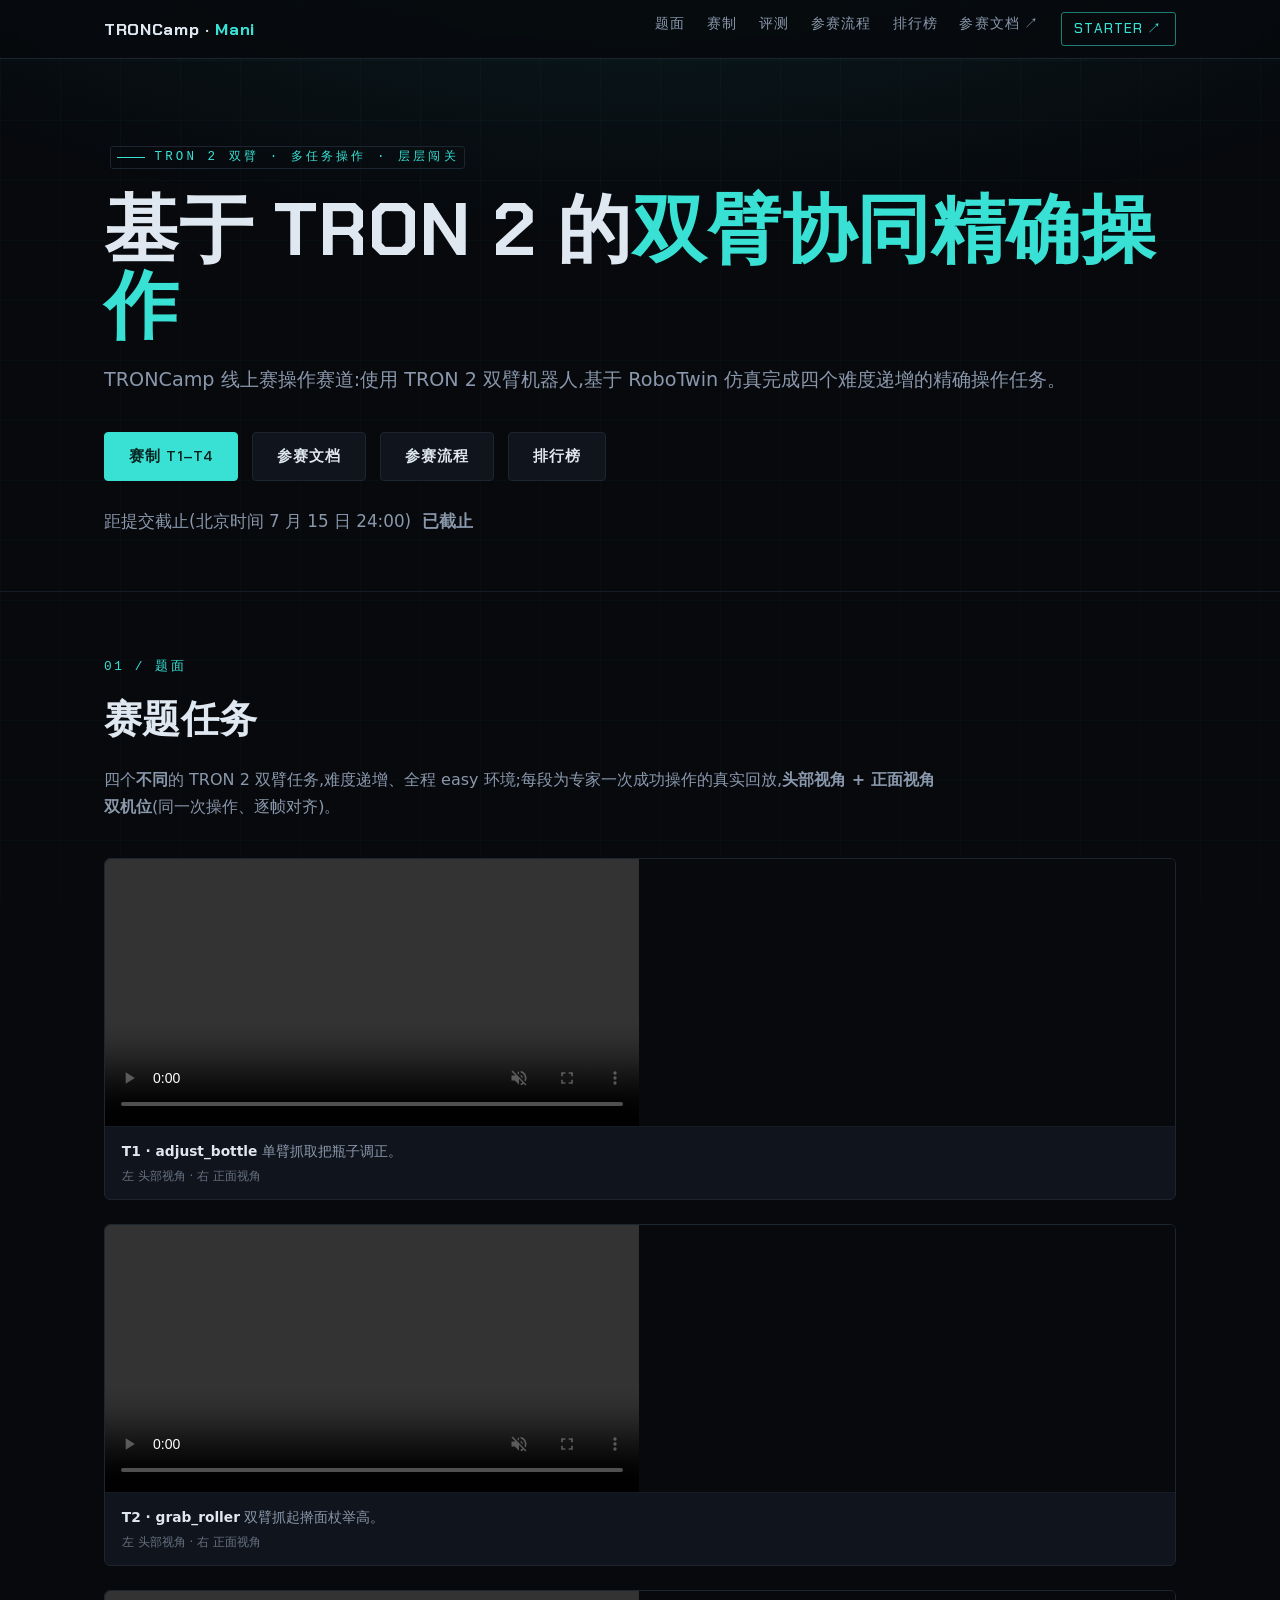
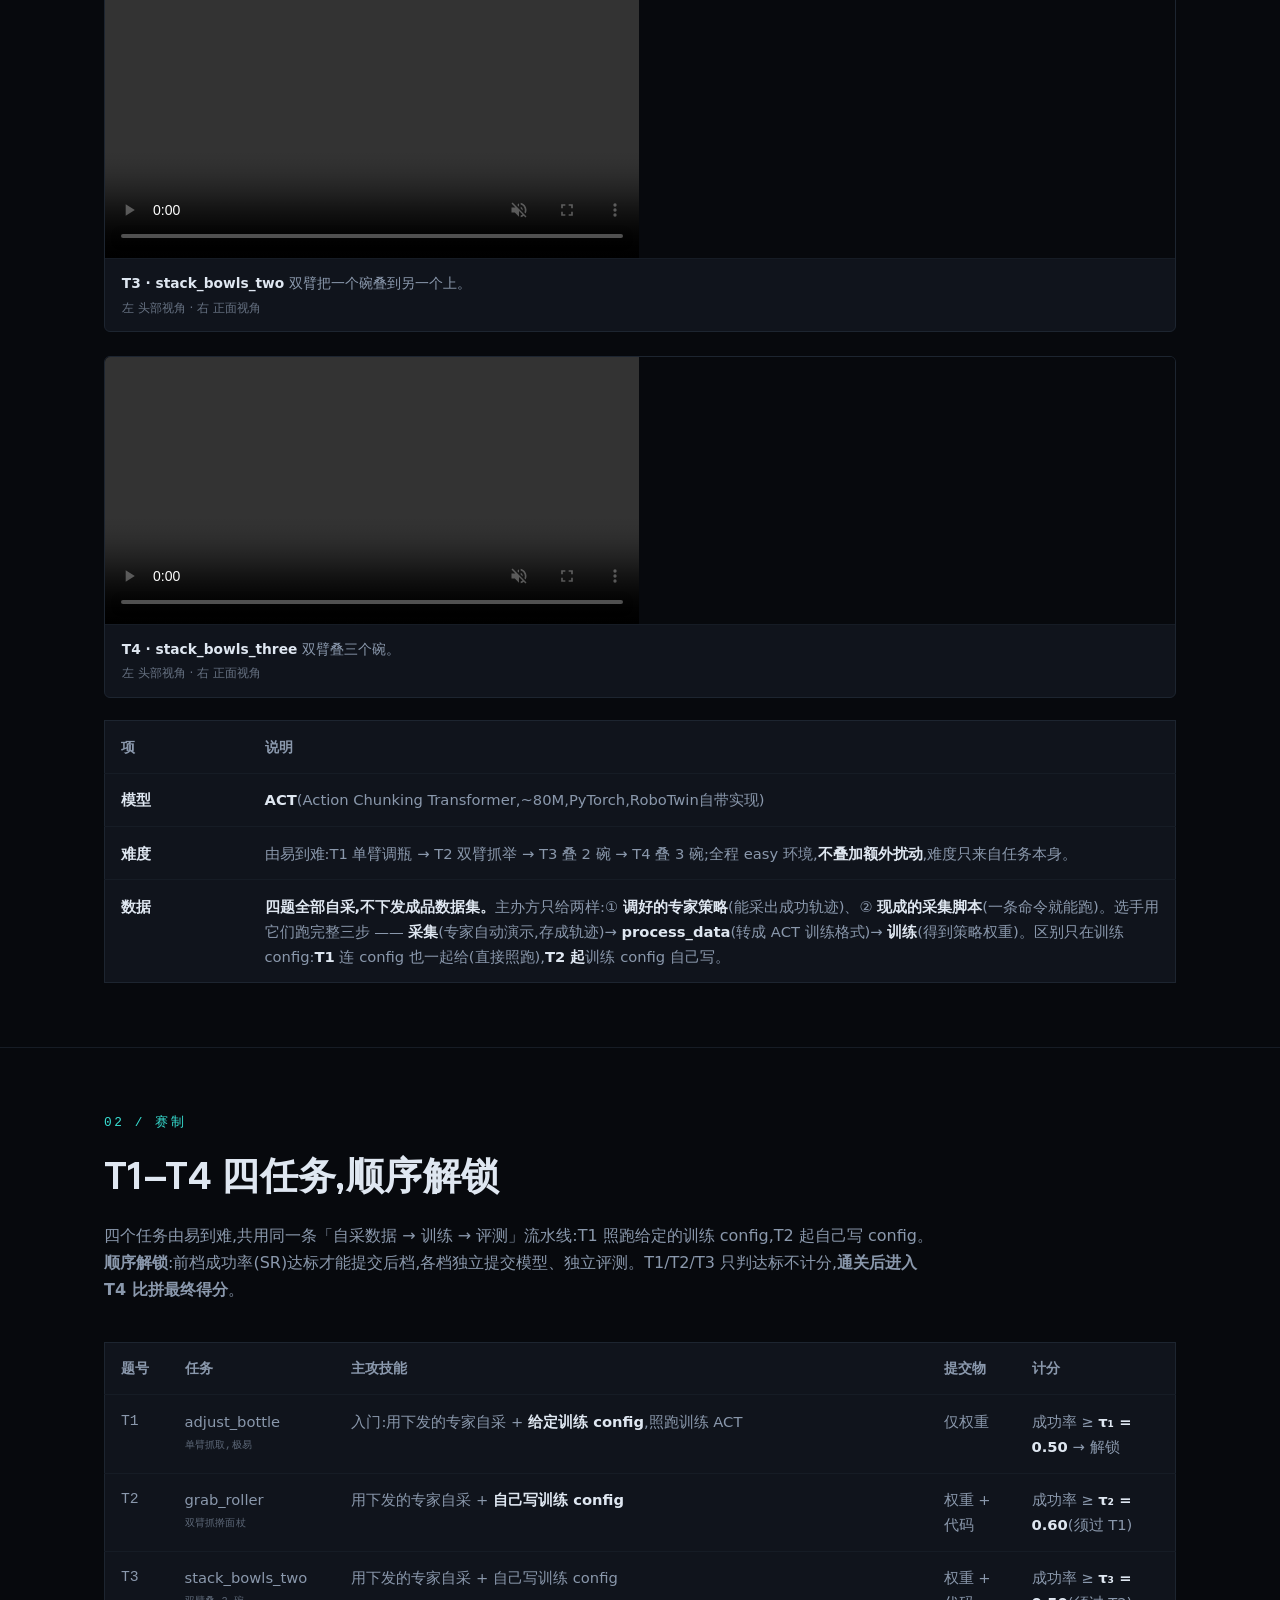
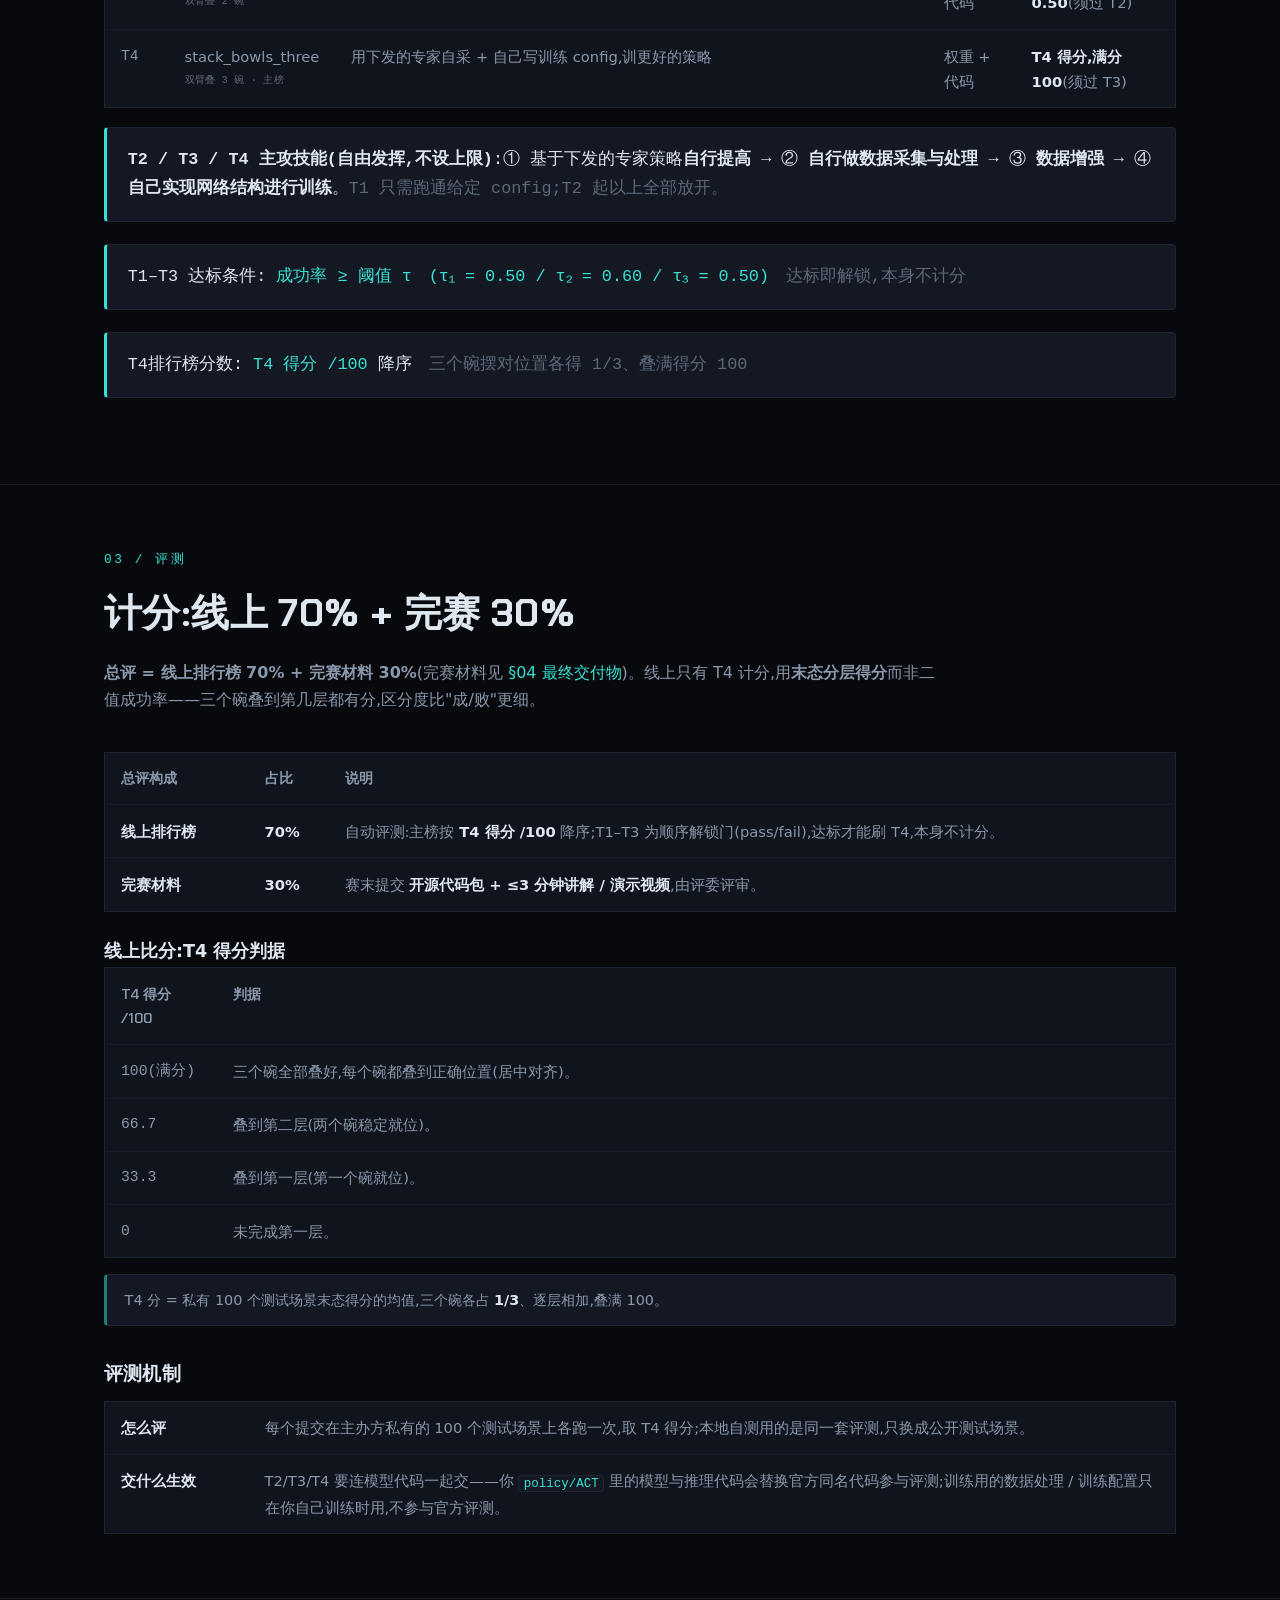
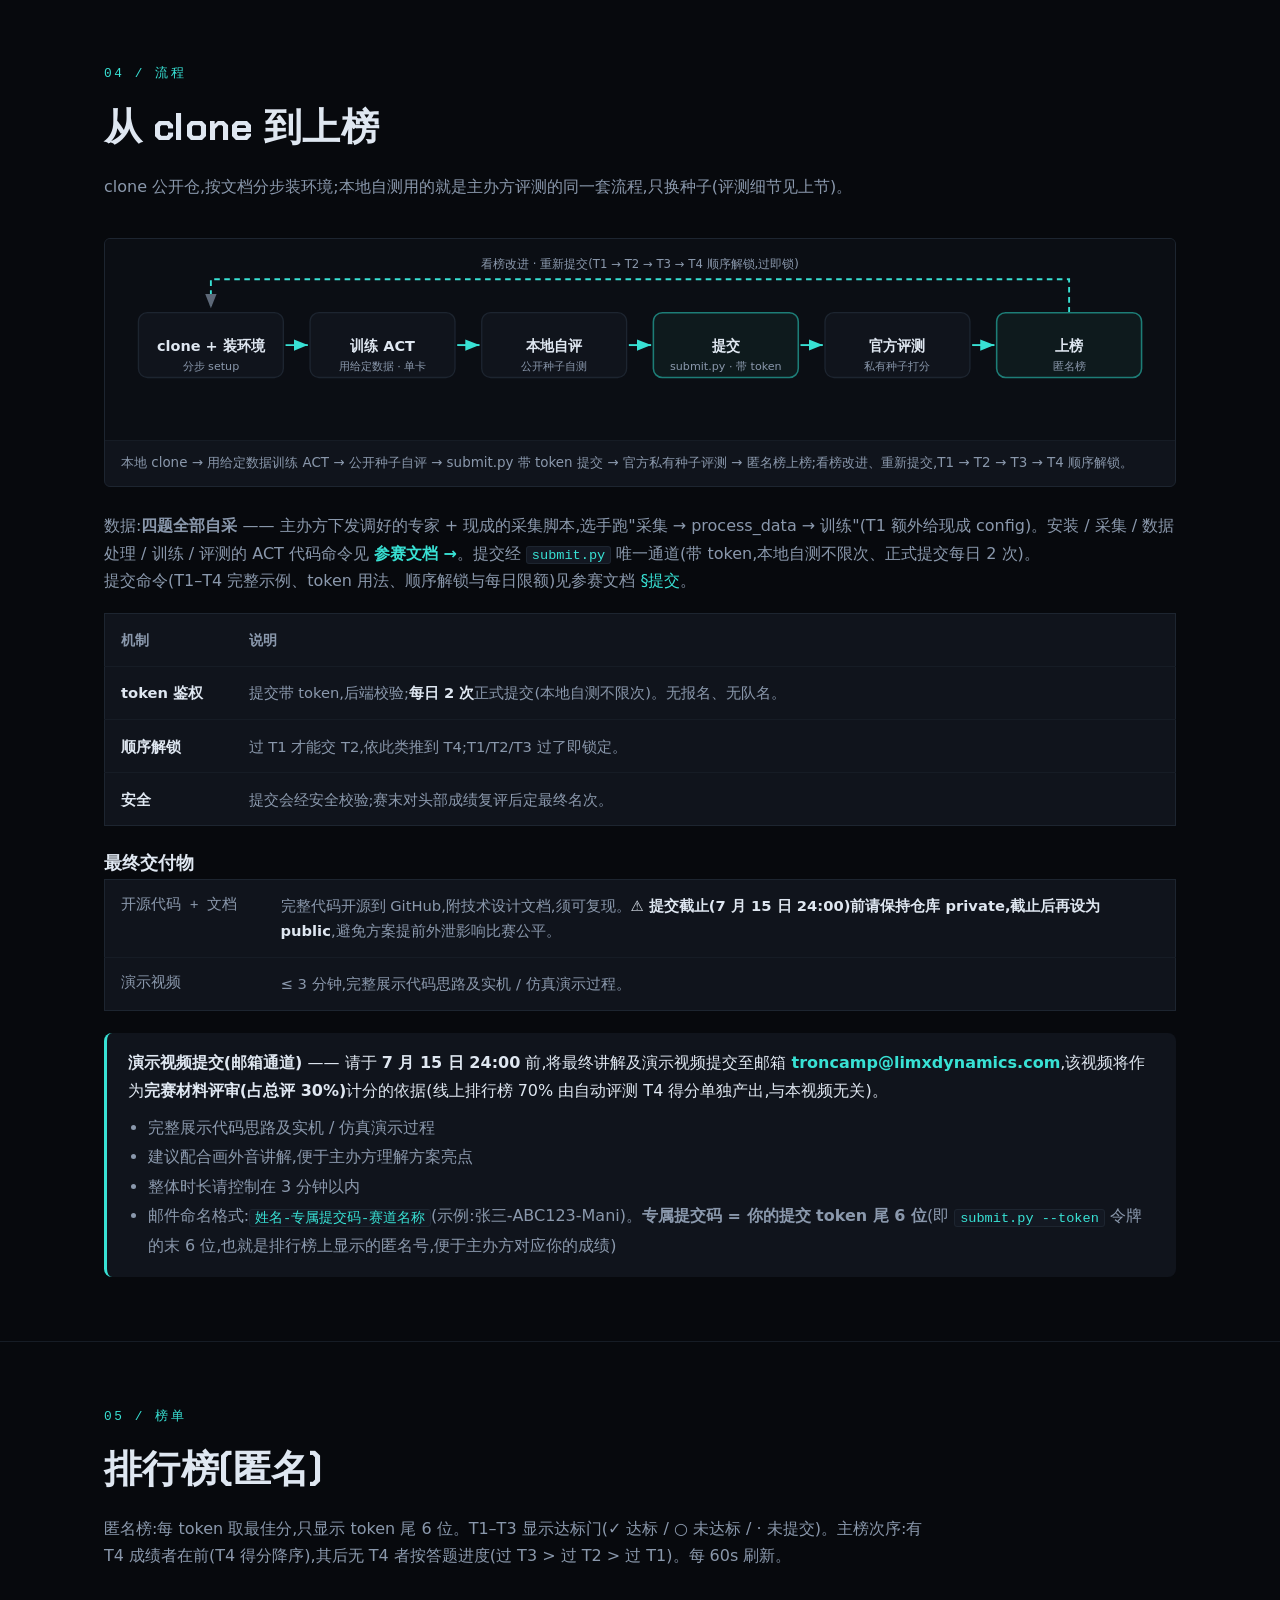
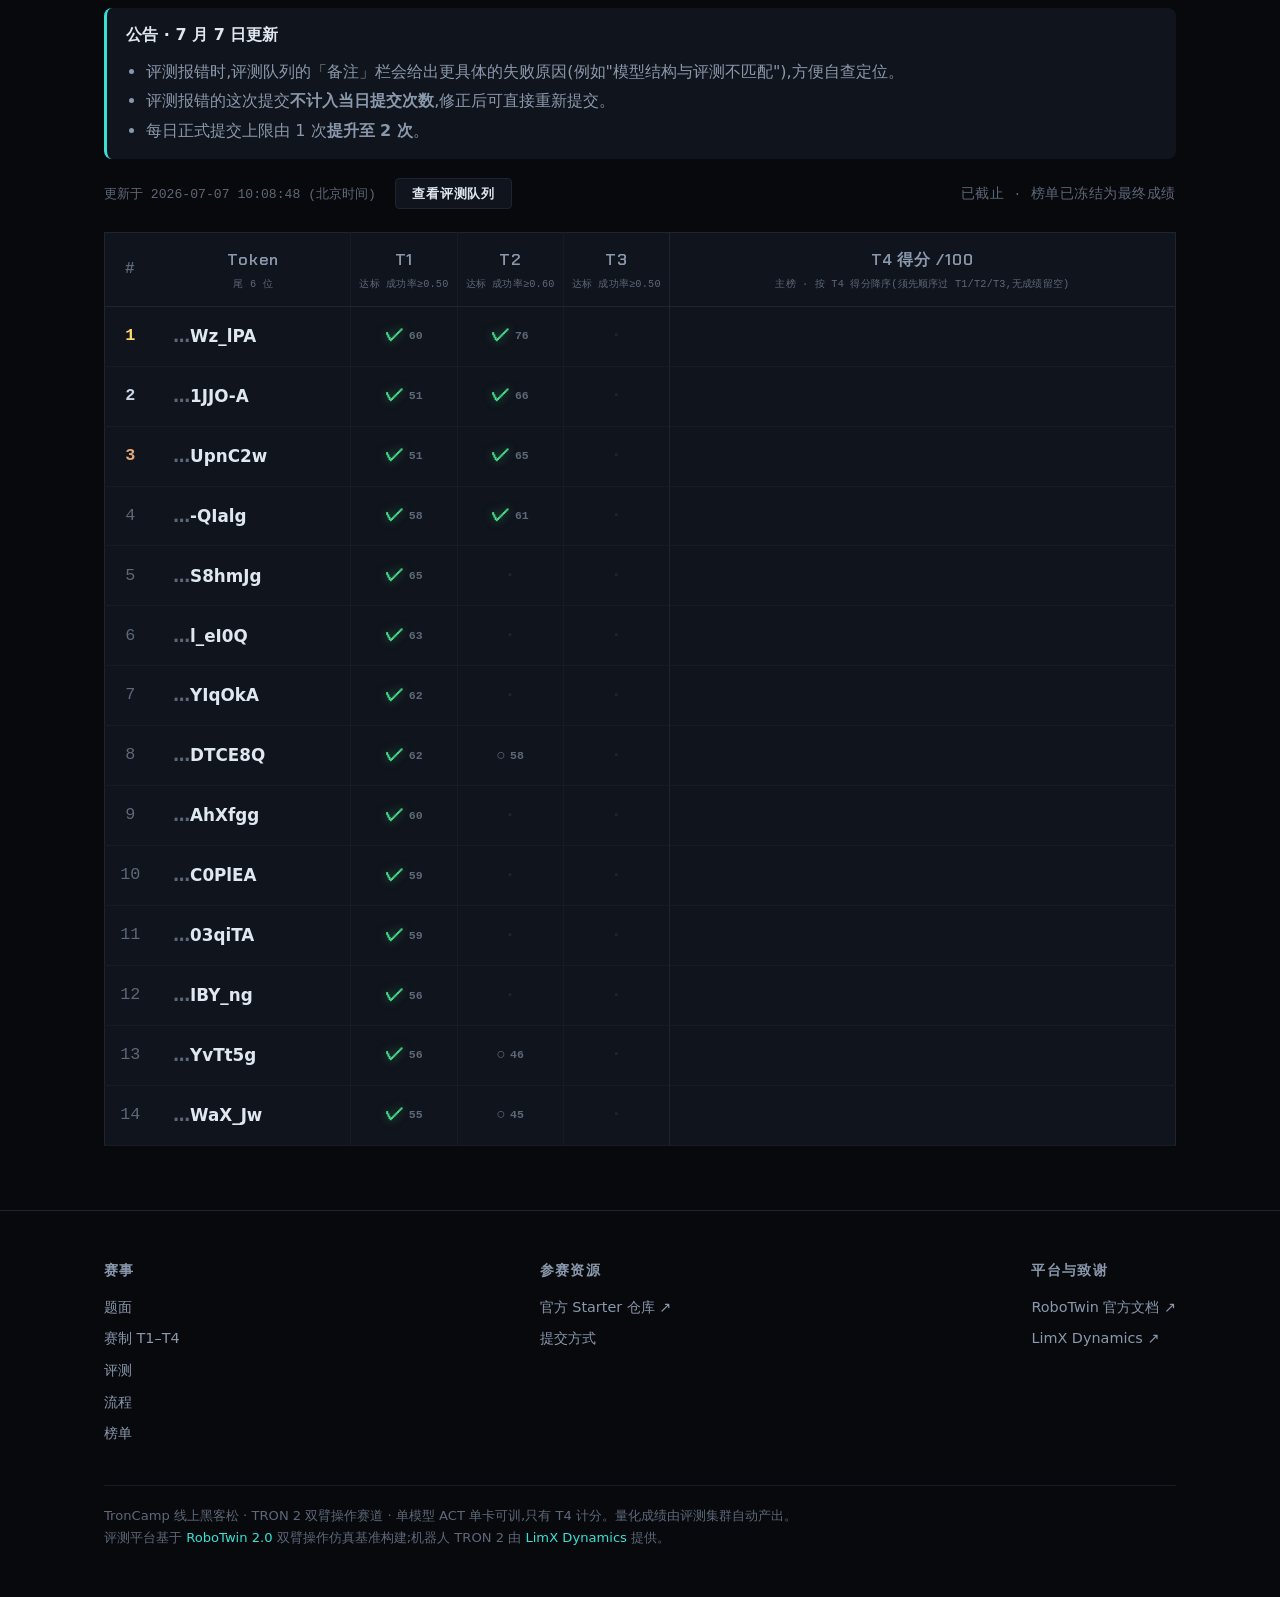
==== index.html @ 5118aace "feat(board): 排行榜上方加 7.7 更新小公告 榜单区(#board)加一条朴素公告(复用现有 notice 盒样式):评测报错→备注给更具体原因、 评测报错不占当日提交次数、每日提交上限" ====
<!doctype html>
<html lang="zh-CN">
<head>
<meta charset="utf-8">
<meta name="viewport" content="width=device-width, initial-scale=1">
<title>TRONCamp · Mani — 基于 TRON 2 的双臂协同精确操作</title>
<meta name="description" content="TronCamp 线上赛操作赛道:使用 TRON 2 双臂机器人,基于 RoboTwin 仿真完成四个难度递增的操作任务 adjust_bottle / grab_roller / stack_bowls_two / stack_bowls_three;单卡训 ACT(Action Chunking Transformer),每门主攻一项工程技能。T1–T4 顺序解锁,只有 T4 计分(末态得分 /100),主榜按 T4 得分降序排名。">
<link rel="stylesheet" href="./style.css">
<script src="./config.js"></script>
<script src="./board.js" defer></script>
<script src="./queue.js" defer></script>
</head>
<body>

<nav class="nav">
  <div class="wrap">
    <a href="#top" class="brand">TRONCamp · <span class="accent">Mani</span></a>
    <span class="nav-links">
      <a href="#task">题面</a>
      <a href="#tracks">赛制</a>
      <a href="#eval">评测</a>
      <a href="#flow">参赛流程</a>
      <a href="#board">排行榜</a>
      <a href="./doc.html">参赛文档 ↗</a>
      <a href="https://github.com/limx-troncamp/troncamp-mani" class="cta" target="_blank" rel="noopener">Starter ↗</a>
    </span>
  </div>
</nav>

<!-- ───────── 页头 ───────── -->
<header class="hero" id="top">
  <div class="wrap reveal">
    <span class="tag">TRON 2 双臂 · 多任务操作 · 层层闯关</span>
    <h1>基于 TRON 2 的<span class="accent">双臂协同精确操作</span></h1>
    <p class="lead lead-wide">
      TRONCamp 线上赛操作赛道:使用 TRON 2 双臂机器人,基于 RoboTwin 仿真完成四个难度递增的精确操作任务。
    </p>
    <div class="hero-actions">
      <a href="#tracks" class="btn primary">赛制 T1–T4</a>
      <a href="./doc.html" class="btn">参赛文档</a>
      <a href="#flow" class="btn">参赛流程</a>
      <a href="#board" class="btn">排行榜</a>
    </div>
    <div class="countdown" style="margin-top:1.6rem;font-size:1.05rem;color:var(--muted)">
      距提交截止(北京时间 7 月 15 日 24:00)&nbsp; <b id="cdTime" class="accent" style="font-variant-numeric:tabular-nums">—</b>
    </div>
  </div>
</header>
<script>
(function(){
  var deadline = new Date('2026-07-16T00:00:00+08:00').getTime();
  function tick(){
    var el = document.getElementById('cdTime'); if(!el) return;
    var d = deadline - Date.now();
    if(d <= 0){ el.textContent = '已截止'; return; }
    var day=Math.floor(d/864e5), h=Math.floor(d%864e5/36e5), m=Math.floor(d%36e5/6e4), s=Math.floor(d%6e4/1e3);
    el.textContent = day+' 天 '+h+' 时 '+m+' 分 '+s+' 秒';
    setTimeout(tick, 1000);
  }
  tick();
})();
</script>

<!-- ───────── 01 题面 ───────── -->
<section id="task">
  <div class="wrap reveal">
    <div class="sec-head">
      <span class="sec-num">01 / 题面</span>
      <h2>赛题任务</h2>
      <p>四个<b>不同</b>的 TRON 2 双臂任务,难度递增、全程 easy 环境;每段为专家一次成功操作的真实回放,<b>头部视角 + 正面视角双机位</b>(同一次操作、逐帧对齐)。</p>
    </div>

    <div class="video-grid">
      <figure class="vfig">
        <div class="vpair">
          <video src="./assets/videos/adjust_bottle.mp4" muted loop playsinline controls preload="metadata"></video>
          <video src="./assets/videos/adjust_bottle_cam2.mp4" muted loop playsinline preload="metadata"></video>
        </div>
        <figcaption><b>T1 · adjust_bottle</b> 单臂抓取把瓶子调正。<span class="vviews">左 头部视角 · 右 正面视角</span></figcaption>
      </figure>
      <figure class="vfig">
        <div class="vpair">
          <video src="./assets/videos/grab_roller.mp4" muted loop playsinline controls preload="metadata"></video>
          <video src="./assets/videos/grab_roller_cam2.mp4" muted loop playsinline preload="metadata"></video>
        </div>
        <figcaption><b>T2 · grab_roller</b> 双臂抓起擀面杖举高。<span class="vviews">左 头部视角 · 右 正面视角</span></figcaption>
      </figure>
      <figure class="vfig">
        <div class="vpair">
          <video src="./assets/videos/stack_bowls_two.mp4" muted loop playsinline controls preload="metadata"></video>
          <video src="./assets/videos/stack_bowls_two_cam2.mp4" muted loop playsinline preload="metadata"></video>
        </div>
        <figcaption><b>T3 · stack_bowls_two</b> 双臂把一个碗叠到另一个上。<span class="vviews">左 头部视角 · 右 正面视角</span></figcaption>
      </figure>
      <figure class="vfig">
        <div class="vpair">
          <video src="./assets/videos/stack_bowls_three.mp4" muted loop playsinline controls preload="metadata"></video>
          <video src="./assets/videos/stack_bowls_three_cam2.mp4" muted loop playsinline preload="metadata"></video>
        </div>
        <figcaption><b>T4 · stack_bowls_three</b> 双臂叠三个碗。<span class="vviews">左 头部视角 · 右 正面视角</span></figcaption>
      </figure>
    </div>
    <script>
      // 不自动播放(避免多视频同时解码卡顿)。主视频(左·head,有 controls)驱动副视频(右·cam2):
      // 点播放→两段同步播放;暂停/拖动同步;漂移 >0.15s 即校正,保证双机位逐帧对齐。
      document.querySelectorAll('.vpair').forEach(function (p) {
        var v = p.querySelectorAll('video');
        if (v.length !== 2) return;
        var m = v[0], s = v[1];
        m.addEventListener('play', function () { s.play(); });
        m.addEventListener('pause', function () { s.pause(); });
        m.addEventListener('seeking', function () { s.currentTime = m.currentTime; });
        m.addEventListener('timeupdate', function () {
          if (Math.abs(s.currentTime - m.currentTime) > 0.15) s.currentTime = m.currentTime;
        });
      });
    </script>

    <table class="dtable" style="margin-top:1.4rem">
      <thead><tr><th style="width:9rem">项</th><th>说明</th></tr></thead>
      <tbody>
        <tr><td><b>模型</b></td><td><b>ACT</b>(Action Chunking Transformer,~80M,PyTorch,RoboTwin自带实现)</td></tr>
        <tr><td><b>难度</b></td><td>由易到难:T1 单臂调瓶 → T2 双臂抓举 → T3 叠 2 碗 → T4 叠 3 碗;全程 easy 环境,<b>不叠加额外扰动</b>,难度只来自任务本身。</td></tr>
        <tr><td><b>数据</b></td><td><b>四题全部自采,不下发成品数据集。</b>主办方只给两样:① <b>调好的专家策略</b>(能采出成功轨迹)、② <b>现成的采集脚本</b>(一条命令就能跑)。选手用它们跑完整三步 —— <b>采集</b>(专家自动演示,存成轨迹)→ <b>process_data</b>(转成 ACT 训练格式)→ <b>训练</b>(得到策略权重)。区别只在训练 config:<b>T1</b> 连 config 也一起给(直接照跑),<b>T2 起</b>训练 config 自己写。</td></tr>
      </tbody>
    </table>
  </div>
</section>

<!-- ───────── 02 赛制 ───────── -->
<section id="tracks">
  <div class="wrap reveal">
    <div class="sec-head">
      <span class="sec-num">02 / 赛制</span>
      <h2>T1–T4 四任务,顺序解锁</h2>
      <p>四个任务由易到难,共用同一条「自采数据 → 训练 → 评测」流水线:T1 照跑给定的训练 config,T2 起自己写 config。<b>顺序解锁</b>:前档成功率(SR)达标才能提交后档,各档独立提交模型、独立评测。T1/T2/T3 只判达标不计分,<b>通关后进入 T4 比拼最终得分</b>。</p>
    </div>
    <table class="dtable">
      <thead>
        <tr>
          <th style="width:4rem">题号</th>
          <th style="width:8.5rem">任务</th>
          <th>主攻技能</th>
          <th style="width:5.5rem">提交物</th>
          <th style="width:10rem">计分</th>
        </tr>
      </thead>
      <tbody>
        <tr><td class="lvl">T1</td><td>adjust_bottle<br><span class="th-sub">单臂抓取,极易</span></td><td>入门:用下发的专家自采 + <b>给定训练 config</b>,照跑训练 ACT</td><td>仅权重</td><td>成功率 ≥ <b>τ₁ = 0.50</b> → 解锁</td></tr>
        <tr><td class="lvl">T2</td><td>grab_roller<br><span class="th-sub">双臂抓擀面杖</span></td><td>用下发的专家自采 + <b>自己写训练 config</b></td><td>权重 + 代码</td><td>成功率 ≥ <b>τ₂ = 0.60</b>(须过 T1)</td></tr>
        <tr><td class="lvl">T3</td><td>stack_bowls_two<br><span class="th-sub">双臂叠 2 碗</span></td><td>用下发的专家自采 + 自己写训练 config</td><td>权重 + 代码</td><td>成功率 ≥ <b>τ₃ = 0.50</b>(须过 T2)</td></tr>
        <tr><td class="lvl">T4</td><td>stack_bowls_three<br><span class="th-sub">双臂叠 3 碗 · 主榜</span></td><td>用下发的专家自采 + 自己写训练 config,训更好的策略</td><td>权重 + 代码</td><td><b>T4 得分,满分 100</b>(须过 T3)</td></tr>
      </tbody>
    </table>

    <div class="formula" style="margin-top:1.2rem"><b>T2 / T3 / T4 主攻技能(自由发挥,不设上限)</b>:① 基于下发的专家策略<b>自行提高</b> → ② <b>自行做数据采集与处理</b> → ③ <b>数据增强</b> → ④ <b>自己实现网络结构进行训练</b>。<span class="dim">T1 只需跑通给定 config;T2 起以上全部放开。</span></div>

    <div class="formula" style="margin-top:0.8rem">T1–T3 达标条件:<span class="accent"> 成功率 ≥ 阈值 τ　(τ₁ = 0.50 / τ₂ = 0.60 / τ₃ = 0.50)</span><span class="dim">　达标即解锁,本身不计分</span></div>
    <div class="formula">T4排行榜分数: <span class="accent">T4 得分 /100</span> 降序<span class="dim">　三个碗摆对位置各得 1/3、叠满得分 100</span></div>
  </div>
</section>

<!-- ───────── 03 评测 ───────── -->
<section id="eval">
  <div class="wrap reveal">
    <div class="sec-head">
      <span class="sec-num">03 / 评测</span>
      <h2>计分:线上 70% + 完赛 30%</h2>
      <p><b>总评 = 线上排行榜 70% + 完赛材料 30%</b>(完赛材料见 <a href="#flow">§04 最终交付物</a>)。线上只有 T4 计分,用<b>末态分层得分</b>而非二值成功率——三个碗叠到第几层都有分,区分度比"成/败"更细。</p>
    </div>

    <table class="dtable" style="margin-top:1.4rem">
      <thead><tr><th style="width:9rem">总评构成</th><th style="width:5rem">占比</th><th>说明</th></tr></thead>
      <tbody>
        <tr><td><b>线上排行榜</b></td><td><b>70%</b></td><td>自动评测:主榜按 <b>T4 得分 /100</b> 降序;T1–T3 为顺序解锁门(pass/fail),达标才能刷 T4,本身不计分。</td></tr>
        <tr><td><b>完赛材料</b></td><td><b>30%</b></td><td>赛末提交 <b>开源代码包 + ≤3 分钟讲解 / 演示视频</b>,由评委评审。</td></tr>
      </tbody>
    </table>

    <h3 style="margin-top:1.6rem;font-size:1.1rem;font-weight:700">线上比分:T4 得分判据</h3>
    <table class="dtable">
      <thead><tr><th style="width:7rem">T4 得分 /100</th><th>判据</th></tr></thead>
      <tbody>
        <tr><td class="lvl">100(满分)</td><td>三个碗全部叠好,每个碗都叠到正确位置(居中对齐)。</td></tr>
        <tr><td class="lvl">66.7</td><td>叠到第二层(两个碗稳定就位)。</td></tr>
        <tr><td class="lvl">33.3</td><td>叠到第一层(第一个碗就位)。</td></tr>
        <tr><td class="lvl">0</td><td>未完成第一层。</td></tr>
      </tbody>
    </table>
    <p class="note" style="margin-top:1rem">T4 分 = 私有 100 个测试场景末态得分的均值,三个碗各占 <b>1/3</b>、逐层相加,叠满 100。</p>

    <div class="sec-head" style="margin-top:2rem;margin-bottom:0.6rem">
      <h2 style="font-size:1.2rem">评测机制</h2>
    </div>
    <table class="dtable">
      <tbody>
        <tr><td style="width:9rem"><b>怎么评</b></td><td>每个提交在主办方私有的 100 个测试场景上各跑一次,取 T4 得分;本地自测用的是同一套评测,只换成公开测试场景。</td></tr>
        <tr><td><b>交什么生效</b></td><td>T2/T3/T4 要连模型代码一起交——你 <code>policy/ACT</code> 里的模型与推理代码会替换官方同名代码参与评测;训练用的数据处理 / 训练配置只在你自己训练时用,不参与官方评测。</td></tr>
      </tbody>
    </table>
  </div>
</section>

<!-- ───────── 04 流程 ───────── -->
<section id="flow">
  <div class="wrap reveal">
    <div class="sec-head">
      <span class="sec-num">04 / 流程</span>
      <h2>从 clone 到上榜</h2>
      <p>clone 公开仓,按文档分步装环境;本地自测用的就是主办方评测的同一套流程,只换种子(评测细节见上节)。</p>
    </div>

    <figure class="fig-wide" style="margin-top:1.6rem">
      <img src="./assets/flow.svg" alt="troncamp 提交与评测流程:本地 clone → 训练 → 自评 → 提交 → 评测 → 上榜">
      <figcaption>本地 clone → 用给定数据训练 ACT → 公开种子自评 → submit.py 带 token 提交 → 官方私有种子评测 → 匿名榜上榜;看榜改进、重新提交,T1 → T2 → T3 → T4 顺序解锁。</figcaption>
    </figure>

    <p style="margin-top:1.6rem;color:var(--muted)">数据:<b>四题全部自采</b> —— 主办方下发调好的专家 + 现成的采集脚本,选手跑"采集 → process_data → 训练"(T1 额外给现成 config)。安装 / 采集 / 数据处理 / 训练 / 评测的 ACT 代码命令见 <a href="./doc.html"><b>参赛文档 →</b></a>。提交经 <code>submit.py</code> 唯一通道(带 token,本地自测不限次、正式提交每日 2 次)。</p>
    <p style="color:var(--muted)">提交命令(T1–T4 完整示例、token 用法、顺序解锁与每日限额)见参赛文档 <a href="./doc.html#submit">§提交</a>。</p>

    <table class="dtable" style="margin-top:1.2rem">
      <thead><tr><th style="width:8rem">机制</th><th>说明</th></tr></thead>
      <tbody>
        <tr><td><b>token 鉴权</b></td><td>提交带 token,后端校验;<b>每日 2 次</b>正式提交(本地自测不限次)。无报名、无队名。</td></tr>
        <tr><td><b>顺序解锁</b></td><td>过 T1 才能交 T2,依此类推到 T4;T1/T2/T3 过了即锁定。</td></tr>
        <tr><td><b>安全</b></td><td>提交会经安全校验;赛末对头部成绩复评后定最终名次。</td></tr>
      </tbody>
    </table>

    <h3 style="margin-top:1.4rem;font-size:1.1rem;font-weight:700">最终交付物</h3>
    <table class="dtable">
      <tbody>
        <tr><td class="lvl" style="width:10rem">开源代码 + 文档</td><td>完整代码开源到 GitHub,附技术设计文档,须可复现。<b>⚠️ 提交截止(7 月 15 日 24:00)前请保持仓库 private,截止后再设为 public</b>,避免方案提前外泄影响比赛公平。</td></tr>
        <tr><td class="lvl">演示视频</td><td>≤ 3 分钟,完整展示代码思路及实机 / 仿真演示过程。</td></tr>
      </tbody>
    </table>

    <div style="margin-top:1.4rem;padding:1rem 1.3rem;border-left:3px solid var(--accent);background:var(--panel);border-radius:8px">
      <p style="margin:0 0 .55rem"><b>演示视频提交(邮箱通道)</b> —— 请于 <b>7 月 15 日 24:00</b> 前,将最终讲解及演示视频提交至邮箱 <a href="mailto:troncamp@limxdynamics.com" style="color:var(--accent)"><b>troncamp@limxdynamics.com</b></a>,该视频将作为<b>完赛材料评审(占总评 30%)</b>计分的依据(线上排行榜 70% 由自动评测 T4 得分单独产出,与本视频无关)。</p>
      <ul style="margin:.2rem 0 0;padding-left:1.25rem;color:var(--muted);line-height:1.85">
        <li>完整展示代码思路及实机 / 仿真演示过程</li>
        <li>建议配合画外音讲解,便于主办方理解方案亮点</li>
        <li>整体时长请控制在 3 分钟以内</li>
        <li>邮件命名格式:<code>姓名-专属提交码-赛道名称</code>(示例:张三-ABC123-Mani)。<b>专属提交码 = 你的提交 token 尾 6 位</b>(即 <code>submit.py --token</code> 令牌的末 6 位,也就是排行榜上显示的匿名号,便于主办方对应你的成绩)</li>
      </ul>
    </div>
  </div>
</section>

<!-- ───────── 05 榜单 ───────── -->
<section id="board">
  <div class="wrap reveal">
    <div class="sec-head">
      <span class="sec-num">05 / 榜单</span>
      <h2>排行榜(匿名)</h2>
      <p>匿名榜:每 token 取最佳分,只显示 token 尾 6 位。T1–T3 显示达标门(✓ 达标 / ○ 未达标 / · 未提交)。主榜次序:有 T4 成绩者在前(T4 得分降序),其后无 T4 者按答题进度(过 T3 &gt; 过 T2 &gt; 过 T1)。每 60s 刷新。</p>
    </div>

    <div class="notice" style="margin:0 0 1.2rem;padding:.85rem 1.2rem;border-left:3px solid var(--accent);background:var(--panel);border-radius:8px">
      <p style="margin:0 0 .5rem;font-weight:700">公告 · 7 月 7 日更新</p>
      <ul style="margin:0;padding-left:1.25rem;color:var(--muted);line-height:1.85">
        <li>评测报错时,评测队列的「备注」栏会给出更具体的失败原因(例如"模型结构与评测不匹配"),方便自查定位。</li>
        <li>评测报错的这次提交<b>不计入当日提交次数</b>,修正后可直接重新提交。</li>
        <li>每日正式提交上限由 1 次<b>提升至 2 次</b>。</li>
      </ul>
    </div>

    <div class="board-head">
      <span class="upd" id="updated">加载中…</span>
      <button id="queue-open" class="btn btn-queue" type="button">查看评测队列</button>
      <span class="spacer"></span>
      <span id="countdown" style="font-family:var(--mono);font-size:0.85rem;color:var(--dim)"></span>
    </div>

    <table id="board-table" class="board board-strip" hidden>
      <thead>
        <tr class="grp">
          <th class="c-rank">#</th>
          <th class="c-team">Token <span class="th-sub">尾 6 位</span></th>
          <th class="c-gate">T1 <span class="th-sub">达标 成功率≥0.50</span></th>
          <th class="c-gate">T2 <span class="th-sub">达标 成功率≥0.60</span></th>
          <th class="c-gate">T3 <span class="th-sub">达标 成功率≥0.50</span></th>
          <th class="c-t3">T4 得分 /100 <span class="th-sub">主榜 · 按 T4 得分降序(须先顺序过 T1/T2/T3,无成绩留空)</span></th>
        </tr>
      </thead>
      <tbody></tbody>
    </table>
    <p id="empty" hidden>暂无成绩</p>
  </div>
</section>

<!-- ───────── Footer ───────── -->
<footer>
  <div class="wrap">
    <div class="foot-grid">
      <div class="foot-col">
        <h5>赛事</h5>
        <a href="#task">题面</a>
        <a href="#tracks">赛制 T1–T4</a>
        <a href="#eval">评测</a>
        <a href="#flow">流程</a>
        <a href="#board">榜单</a>
      </div>
      <div class="foot-col">
        <h5>参赛资源</h5>
        <a href="https://github.com/limx-troncamp/troncamp-mani" target="_blank" rel="noopener">官方 Starter 仓库 ↗</a>
        <a href="#flow">提交方式</a>
      </div>
      <div class="foot-col">
        <h5>平台与致谢</h5>
        <a href="https://robotwin-platform.github.io/doc/usage/" target="_blank" rel="noopener">RoboTwin 官方文档 ↗</a>
        <a href="https://github.com/limxdynamics" target="_blank" rel="noopener">LimX Dynamics ↗</a>
      </div>
    </div>
    <p class="foot-note">TronCamp 线上黑客松 · TRON 2 双臂操作赛道 · 单模型 ACT 单卡可训,只有 T4 计分。量化成绩由评测集群自动产出。<br>评测平台基于 <a href="https://robotwin-platform.github.io/doc/usage/" target="_blank" rel="noopener">RoboTwin 2.0</a> 双臂操作仿真基准构建;机器人 TRON 2 由 <a href="https://github.com/limxdynamics" target="_blank" rel="noopener">LimX Dynamics</a> 提供。</p>
  </div>
</footer>

<dialog id="queue-dialog" class="qdlg">
  <div class="qdlg-head">
    <strong>评测队列</strong>
    <span id="q-counts" class="q-counts"></span>
    <span class="spacer"></span>
    <span id="q-updated" class="upd"></span>
    <button id="queue-close" class="btn" type="button">关闭</button>
  </div>
  <div class="qdlg-body">
    <table class="qtable">
      <thead><tr><th>队伍</th><th>赛道</th><th>状态</th><th>提交</th><th>备注</th></tr></thead>
      <tbody id="q-body"></tbody>
    </table>
    <p id="q-empty" hidden>当前队列为空</p>
  </div>
</dialog>

</body>
</html>
---- style.css ----
/* troncamp · stack_blocks_three 鲁棒泛化机器人操作黑客松 — 官网 + 排行榜
   暗色科幻控制台风:近黑底 + 单一青色(teal)强调 + 等宽数据字 + 细网格/扫描线。
   零构建,原生 HTML/CSS/JS。 */

@import url('https://fonts.googleapis.com/css2?family=Chakra+Petch:wght@400;500;600;700&display=swap');

:root {
  --bg: #07090d;
  --bg-soft: #0b0e14;
  --panel: #10141c;
  --panel-2: #131822;
  --line: #1d2530;
  --line-soft: #161c25;
  --text: #dfe7f1;
  --muted: #8a98ac;
  --dim: #5d6878;
  --accent: #38e1d4;
  --accent-dim: #1d7d77;
  --warn: #f0b35c;
  --bad: #f08c8c;
  --display: 'Chakra Petch', 'PingFang SC', 'Microsoft YaHei', sans-serif;
  --body: 'PingFang SC', 'Microsoft YaHei', system-ui, sans-serif;
  --mono: ui-monospace, 'SF Mono', 'JetBrains Mono', Consolas, monospace;
}

* { box-sizing: border-box; margin: 0; padding: 0; }
html { scroll-behavior: smooth; font-size: 16px; }

body {
  background: var(--bg);
  color: var(--text);
  font-family: var(--body);
  line-height: 1.7;
  -webkit-font-smoothing: antialiased;
  overflow-x: hidden;
}

/* 全局氛围:网格 + 顶部青色辉光 */
body::before {
  content: '';
  position: fixed;
  inset: 0;
  z-index: 0;
  pointer-events: none;
  background:
    radial-gradient(120% 60% at 50% -10%, rgba(56, 225, 212, 0.10), transparent 60%),
    linear-gradient(rgba(56, 225, 212, 0.028) 1px, transparent 1px) 0 0 / 100% 60px,
    linear-gradient(90deg, rgba(56, 225, 212, 0.028) 1px, transparent 1px) 0 0 / 60px 100%;
}

a { color: var(--accent); text-decoration: none; }
a:hover { text-decoration: underline; }

.wrap { max-width: 1120px; margin: 0 auto; padding: 0 1.5rem; position: relative; z-index: 1; }

/* ───────── 顶栏 ───────── */
.nav {
  position: sticky; top: 0; z-index: 50;
  background: rgba(7, 9, 13, 0.82);
  backdrop-filter: blur(10px);
  border-bottom: 1px solid var(--line);
}
.nav .wrap { display: flex; align-items: center; gap: 1.5rem; height: 58px; }
.brand {
  font-family: var(--display); font-weight: 700; font-size: 1.05rem;
  letter-spacing: 0.04em; white-space: nowrap;
  color: var(--text);   /* TRONCamp 白;仅 .accent(Mani) 用主视觉蓝绿 */
}
.brand .accent { color: var(--accent); }
.nav-links { display: flex; gap: 1.35rem; margin-left: auto; flex-wrap: wrap; }
.nav-links a {
  color: var(--muted); font-family: var(--display); font-size: 0.85rem;
  font-weight: 500; letter-spacing: 0.08em; text-transform: uppercase;
}
.nav-links a:hover { color: var(--accent); text-decoration: none; }
.nav-links a.cta {
  color: var(--accent); border: 1px solid var(--accent-dim);
  padding: 0.25rem 0.8rem; border-radius: 3px;
}
.nav-links a.cta:hover { background: rgba(56, 225, 212, 0.12); }

/* ───────── Hero ───────── */
.hero { padding: 5rem 0 3.5rem; position: relative; }
.hero .tag {
  font-family: var(--mono); font-size: 0.78rem; color: var(--accent);
  letter-spacing: 0.25em; text-transform: uppercase; margin-bottom: 1.4rem;
  display: inline-flex; align-items: center; gap: 0.6rem;
}
.hero .tag::before {
  content: ''; width: 28px; height: 1px; background: var(--accent);
}
.hero h1 {
  font-family: var(--display); font-weight: 700;
  font-size: clamp(2.6rem, 6vw, 4.6rem); line-height: 1.04;
  letter-spacing: 0.01em; margin-bottom: 1.2rem;
}
.hero h1 .accent { color: var(--accent); }
.hero .lead {
  font-size: clamp(1rem, 1.6vw, 1.2rem); color: var(--muted);
  max-width: 50rem; margin-bottom: 2.2rem;
}
/* 单行简介:放开宽度,桌面端整句落一行(窄屏仍自然换行,不溢出) */
.hero .lead.lead-wide { max-width: none; }
.chips { display: flex; flex-wrap: wrap; gap: 0.7rem; margin-bottom: 2.2rem; }
.chip {
  font-family: var(--mono); font-size: 0.82rem; color: var(--text);
  background: var(--panel); border: 1px solid var(--line);
  padding: 0.45rem 0.9rem; border-radius: 3px;
}
.chip b { color: var(--accent); font-weight: 600; }
.hero-meta { font-family: var(--mono); font-size: 0.84rem; color: var(--muted); letter-spacing: 0.02em; margin-bottom: 2rem; line-height: 1.7; }
.hero-actions { display: flex; flex-wrap: wrap; gap: 0.9rem; align-items: center; }
.btn {
  font-family: var(--display); font-weight: 600; font-size: 0.92rem;
  letter-spacing: 0.06em; padding: 0.7rem 1.5rem; border-radius: 4px;
  border: 1px solid var(--line); color: var(--text); background: var(--panel);
  cursor: pointer; transition: all 0.15s;
}
.btn:hover { text-decoration: none; border-color: var(--accent-dim); }
.btn.primary { background: var(--accent); color: #06231f; border-color: var(--accent); }
.btn.primary:hover { background: #5ff0e4; }

.countdown-box {
  margin-top: 2.4rem; display: inline-flex; align-items: baseline; gap: 0.8rem;
  border-top: 1px solid var(--line); padding-top: 1.2rem;
}
.countdown-box .label {
  font-family: var(--mono); font-size: 0.78rem; color: var(--dim);
  letter-spacing: 0.15em; text-transform: uppercase;
}
#countdown {
  font-family: var(--mono); color: var(--accent); font-size: 1.4rem;
  letter-spacing: 0.04em; font-variant-numeric: tabular-nums;
}
#countdown.over { color: var(--warn); }

/* ───────── 区块 ───────── */
section { padding: 4rem 0; border-top: 1px solid var(--line-soft); position: relative; }
.sec-head { margin-bottom: 2.4rem; }
.sec-num {
  font-family: var(--mono); font-size: 0.8rem; color: var(--accent);
  letter-spacing: 0.2em; display: block; margin-bottom: 0.6rem;
}
.sec-head h2 {
  font-family: var(--display); font-weight: 700; font-size: clamp(1.7rem, 3.4vw, 2.4rem);
  letter-spacing: 0.01em;
}
.sec-head p { color: var(--muted); max-width: 52rem; margin-top: 0.8rem; }

/* 概览 */
.overview { display: grid; grid-template-columns: 1.3fr 1fr; gap: 2.5rem; align-items: center; }
.overview .fig { border: 1px solid var(--line); border-radius: 6px; overflow: hidden; background: var(--panel); }
.overview .fig img { display: block; width: 100%; }
.overview .fig figcaption {
  font-size: 0.82rem; color: var(--dim); padding: 0.8rem 1rem;
  border-top: 1px solid var(--line); line-height: 1.55;
}
.overview p { color: var(--muted); margin-bottom: 1.1rem; }
.overview strong { color: var(--text); }
.ov-prose { max-width: 64rem; }
.ov-prose p { color: var(--muted); margin-bottom: 1.1rem; }
.ov-prose strong { color: var(--text); }

/* 通用卡片 */
.cards { display: grid; gap: 1.2rem; }
.card {
  background: var(--panel); border: 1px solid var(--line); border-radius: 6px;
  padding: 1.5rem 1.6rem;
}
.card h3 { font-family: var(--display); font-weight: 600; font-size: 1.15rem; margin-bottom: 0.7rem; }
.card p { color: var(--muted); font-size: 0.95rem; }

/* 赛题卡 */
.tasks { grid-template-columns: repeat(3, 1fr); }
.task-card { position: relative; padding-top: 2.6rem; }
.task-card .tno {
  position: absolute; top: 1.2rem; left: 1.6rem;
  font-family: var(--display); font-weight: 700; font-size: 1.05rem; color: var(--accent);
  letter-spacing: 0.05em;
}
.task-card .weight {
  position: absolute; top: 1.3rem; right: 1.6rem;
  font-family: var(--mono); font-size: 1.5rem; color: var(--text); font-weight: 600;
}
.task-card h3 { margin-bottom: 0.5rem; }
.task-card .role { font-family: var(--mono); font-size: 0.76rem; color: var(--dim); letter-spacing: 0.1em; text-transform: uppercase; margin-bottom: 0.9rem; }
.task-card ul { list-style: none; display: flex; flex-direction: column; gap: 0.55rem; }
.task-card li { font-size: 0.9rem; color: var(--muted); padding-left: 1rem; position: relative; }
.task-card li::before { content: '▸'; position: absolute; left: 0; color: var(--accent-dim); }
.task-card.focus { border-color: var(--accent-dim); box-shadow: 0 0 0 1px rgba(56,225,212,0.18) inset; }

/* 菜单/规则表 */
.dtable { width: 100%; border-collapse: collapse; background: var(--panel); border: 1px solid var(--line); }
.dtable th, .dtable td { padding: 0.85rem 1rem; text-align: left; border-bottom: 1px solid var(--line-soft); vertical-align: top; }
.dtable th { font-family: var(--display); font-weight: 600; color: var(--muted); font-size: 0.9rem; }
.dtable td { color: var(--muted); font-size: 0.92rem; }
.dtable td b, .dtable td strong { color: var(--text); }
.dtable tr:last-child td { border-bottom: none; }
.lvl { font-family: var(--mono); font-size: 0.82rem; color: var(--accent); white-space: nowrap; }

/* 评分 */
.formula {
  font-family: var(--mono); font-size: 1.05rem; color: var(--text);
  background: var(--panel-2); border: 1px solid var(--line); border-left: 3px solid var(--accent);
  border-radius: 4px; padding: 1.1rem 1.3rem; margin: 1.4rem 0; overflow-x: auto;
}
.formula .accent { color: var(--accent); }
.formula .dim { color: var(--dim); }
.layers { grid-template-columns: repeat(3, 1fr); }
.layer-card .ln { font-family: var(--mono); font-size: 0.78rem; color: var(--accent); letter-spacing: 0.1em; margin-bottom: 0.6rem; }

/* 提交步骤 */
.steps { counter-reset: step; display: grid; gap: 0; border: 1px solid var(--line); border-radius: 6px; overflow: hidden; }
.step { display: grid; grid-template-columns: 3rem 1fr; gap: 1rem; padding: 1.2rem 1.4rem; background: var(--panel); border-bottom: 1px solid var(--line-soft); }
.step:last-child { border-bottom: none; }
.step .sn { counter-increment: step; font-family: var(--mono); color: var(--accent); font-size: 1.1rem; }
.step .sn::before { content: counter(step, decimal-leading-zero); }
.step h4 { font-family: var(--display); font-weight: 600; font-size: 1rem; margin-bottom: 0.3rem; }
.step p { color: var(--muted); font-size: 0.9rem; }
.code {
  font-family: var(--mono); font-size: 0.85rem; color: var(--text);
  background: var(--bg); border: 1px solid var(--line); border-radius: 4px;
  padding: 0.9rem 1.1rem; margin-top: 1.2rem; overflow-x: auto; white-space: pre; line-height: 1.65;
}
.code .c { color: var(--dim); }
.code .a { color: var(--accent); }

/* ───────── 排行榜 ───────── */
.board-head { display: flex; align-items: baseline; gap: 1.2rem; flex-wrap: wrap; margin-bottom: 1.4rem; }
.board-head .upd { font-family: var(--mono); font-size: 0.82rem; color: var(--dim); }
.board-head .to-final { margin-left: auto; }
table.board { width: 100%; border-collapse: collapse; background: var(--panel); border: 1px solid var(--line); }
table.board thead th { color: var(--muted); font-family: var(--display); font-weight: 600; padding: 0.8rem 0.5rem; border-bottom: 1px solid var(--line); white-space: nowrap; }
table.board tr.grp th { font-size: 1rem; letter-spacing: 0.06em; }
table.board tr.grp th.tgroup { color: var(--accent); border-left: 1px solid var(--line); }
table.board tr.sub th { font-size: 0.85rem; font-weight: 500; color: var(--dim); }
table.board tbody td {
  padding: 0.95rem 0.5rem; text-align: center; font-size: 1.02rem;
  font-family: var(--mono); font-variant-numeric: tabular-nums; border-bottom: 1px solid var(--line-soft);
}
table.board tbody tr:hover { background: rgba(56, 225, 212, 0.045); }
table.board td.team { font-family: var(--body); font-size: 1.05rem; font-weight: 600; text-align: left; padding-left: 1.1rem; }
table.board td.rank { color: var(--dim); }
table.board tbody tr:nth-child(-n+3) td.rank { color: var(--accent); font-weight: 700; }
table.board td.total { color: var(--accent); font-size: 1.3rem; font-weight: 700; }
table.board td.gstart { border-left: 1px solid var(--line); }
td .pos { color: var(--accent); } td .neg { color: var(--bad); } .dimcell { color: var(--dim); }
.tag { font-size: 0.72rem; color: var(--dim); border: 1px solid var(--line); border-radius: 3px; padding: 0 0.35rem; margin-left: 0.4rem; }

/* ── 排行榜进度条版(2026-06-15):T1/T2 达标绿勾,T3 分数+进度条,只按 T3 排名 ── */
table.board-strip td, table.board-strip thead th { text-align: center; }
table.board-strip .c-rank { width: 3.2rem; color: var(--dim); font-family: var(--mono); font-size: 1.05rem; }
table.board-strip tbody tr.top1 .c-rank { color: #ffd76a; }
table.board-strip tbody tr.top2 .c-rank { color: #cdd6e2; }
table.board-strip tbody tr.top3 .c-rank { color: #e2a878; }
table.board-strip tbody tr.top .c-rank { font-weight: 700; }
table.board-strip td.c-team { text-align: left; padding-left: 1.1rem; font-family: var(--body); font-size: 1.05rem; font-weight: 600; }
.th-sub { display: block; font-family: var(--mono); font-size: 0.64rem; font-weight: 400; color: var(--dim); letter-spacing: 0.02em; margin-top: 0.18rem; }
.c-gate { width: 6rem; border-left: 1px solid var(--line-soft); }
.gate { font-size: 1.2rem; font-weight: 700; line-height: 1; }
.gate-ok { color: #46d98a; text-shadow: 0 0 10px rgba(70, 217, 138, 0.5); }
.gate-miss { color: var(--dim); font-size: 0.98rem; }
.gate-none { color: var(--line); }
.gate-sr { color: var(--dim); font-size: 0.72rem; font-weight: 600; margin-left: 0.28rem; font-variant-numeric: tabular-nums; vertical-align: 1px; }
.c-t3 { border-left: 1px solid var(--line); min-width: 9.5rem; }
.t3wrap { display: inline-flex; flex-direction: column; align-items: center; gap: 0.2rem; min-width: 7rem; }
.t3num { font-family: var(--display); font-size: 1.4rem; font-weight: 700; color: var(--accent); line-height: 1; }
.t3sub { font-family: var(--mono); font-size: 0.66rem; color: var(--dim); }
.t3bar { display: block; width: 100%; height: 3px; background: var(--line); border-radius: 2px; overflow: hidden; }
.t3bar i { display: block; height: 100%; background: linear-gradient(90deg, var(--accent-dim), var(--accent)); }
table.board-strip tbody tr.top1 .t3bar i { background: linear-gradient(90deg, var(--accent), #ffd76a); }

#empty, .locked { text-align: center; color: var(--dim); padding: 4rem 0; font-size: 1.3rem; letter-spacing: 0.12em; }
.locked .big { display: block; color: var(--accent); font-family: var(--display); font-size: clamp(2rem, 5vw, 3rem); font-weight: 700; margin-bottom: 1rem; letter-spacing: 0.2em; }

/* ───────── Footer ───────── */
footer { border-top: 1px solid var(--line); padding: 3rem 0; color: var(--dim); }
.foot-grid { display: flex; flex-wrap: wrap; gap: 2.5rem; justify-content: space-between; }
.foot-col h5 { font-family: var(--display); color: var(--muted); font-size: 0.85rem; letter-spacing: 0.1em; text-transform: uppercase; margin-bottom: 0.8rem; }
.foot-col a { display: block; color: var(--muted); font-size: 0.9rem; margin-bottom: 0.45rem; }
.foot-col a:hover { color: var(--accent); }
.foot-note { margin-top: 2rem; font-size: 0.82rem; color: var(--dim); border-top: 1px solid var(--line-soft); padding-top: 1.2rem; }

/* 入场动画 */
@keyframes rise { from { opacity: 0; transform: translateY(14px); } to { opacity: 1; transform: none; } }
.hero .tag { animation: rise 0.5s both; }
.hero h1 { animation: rise 0.5s 0.06s both; }
.hero .lead { animation: rise 0.5s 0.12s both; }
.chips { animation: rise 0.5s 0.18s both; }
.hero-actions { animation: rise 0.5s 0.24s both; }
.countdown-box { animation: rise 0.5s 0.3s both; }

@media (max-width: 860px) {
  .overview, .tasks, .layers { grid-template-columns: 1fr; }
  .nav-links { gap: 0.9rem; }
  .nav-links a:not(.cta) { display: none; }
  table.board { font-size: 0.9rem; }
}

/* ── #submit 评测可视化(2026-06-15) ── */
.fig-wide { margin: 1.8rem 0 0; border: 1px solid var(--line); border-radius: 6px; overflow: hidden; background: var(--panel); }
.fig-wide img { display: block; width: 100%; }
.fig-wide figcaption,
.explain-grid figcaption { padding: 0.75rem 1rem; font-size: 0.84rem; line-height: 1.55; color: var(--muted); border-top: 1px solid var(--line-soft); }
.explain-grid { display: grid; grid-template-columns: 1fr; gap: 1.6rem; margin-top: 1.3rem; }
.explain-grid .fig { border: 1px solid var(--line); border-radius: 6px; overflow: hidden; background: var(--panel); display: flex; flex-direction: column; }
.explain-grid .fig img { display: block; width: 100%; }
@media (max-width: 760px) { .explain-grid { grid-template-columns: 1fr; } }

/* ── #submit 评测 rollout 视频(2026-06-15) ── */
.video-grid { display: grid; grid-template-columns: 1fr; gap: 1.5rem; margin: 1.5rem 0 0; }
.vfig { border: 1px solid var(--line); border-radius: 6px; overflow: hidden; background: var(--panel); }
.vfig video { display: block; width: 100%; background: #07090d; }
.vpair { display: flex; gap: 2px; background: #07090d; }
.vpair video { width: 50%; display: block; background: #07090d; }
.vfig figcaption { padding: 0.8rem 1.05rem; font-size: 0.86rem; color: var(--muted); border-top: 1px solid var(--line-soft); line-height: 1.6; }
.vfig figcaption b { color: var(--text); }
.vviews { display: block; margin-top: 0.3rem; font-size: 0.76rem; opacity: 0.7; }
@media (min-width: 920px) { .video-grid.cols2 { grid-template-columns: 1fr 1fr; } }

/* ── #submit 网页提交 CTA(2026-06-15) ── */
.submit-cta { display: flex; flex-wrap: wrap; align-items: center; gap: 0.9rem 1.3rem; margin: 0 0 1.8rem; }
.submit-cta .btn.primary { font-size: 1rem; padding: 0.8rem 1.8rem; }
.submit-cta-note { color: var(--muted); font-size: 0.9rem; max-width: 36rem; line-height: 1.55; }

/* ════════ troncamp 增补(沿用原版色板,只补原版没有的少量类) ════════ */

/* 任务演示帧占位(stack_blocks_three rollout 渲染后替换为 filmstrip) */
.placeholder-fig {
  display: flex; flex-direction: column; align-items: center; justify-content: center; gap: 0.7rem;
  margin: 1.6rem 0 0; padding: 3.2rem 1.2rem; text-align: center;
  border: 1px dashed var(--accent-dim); border-radius: 6px; background: var(--panel-2);
  background-image: repeating-linear-gradient(45deg, rgba(56,225,212,0.04) 0 10px, transparent 10px 20px);
}
.placeholder-fig .ph-icon { font-size: 1.8rem; color: var(--accent-dim); line-height: 1; }
.placeholder-fig .ph-text { font-family: var(--mono); font-size: 0.86rem; color: var(--muted); letter-spacing: 0.02em; }

/* 关键帧 filmstrip(任务示意图) */
.filmstrip { display: grid; grid-template-columns: repeat(3, 1fr); gap: 0.8rem; margin: 1.6rem 0 0; }
.filmstrip figure { border: 1px solid var(--line); border-radius: 6px; overflow: hidden; background: var(--panel); }
.filmstrip img { display: block; width: 100%; }
.filmstrip figcaption { font-size: 0.78rem; color: var(--muted); padding: 0.5rem 0.7rem; border-top: 1px solid var(--line-soft); text-align: center; }
.filmstrip .kf-no { font-family: var(--mono); color: var(--accent); font-weight: 700; }
@media (max-width: 720px) { .filmstrip { grid-template-columns: repeat(2, 1fr); } }

/* 提示框 note(沿用 panel-2 + accent 左边) */
.note { background: var(--panel-2); border: 1px solid var(--line); border-left: 3px solid var(--accent-dim);
  border-radius: 4px; padding: 0.85rem 1.1rem; margin: 1.4rem 0; color: var(--muted); font-size: 0.9rem; line-height: 1.6; }
.note b { color: var(--text); }

/* 行内代码 */
:not(.code) > code { font-family: var(--mono); font-size: 0.85em; color: var(--accent);
  background: var(--panel-2); border: 1px solid var(--line); border-radius: 3px; padding: 0.05em 0.35em; }

/* 数据清单 deflist */
.deflist { border: 1px solid var(--line); border-radius: 6px; overflow: hidden; margin: 1.4rem 0 0; }
.deflist .row { display: grid; grid-template-columns: 11rem 1fr; gap: 1rem; padding: 0.85rem 1.1rem;
  border-bottom: 1px solid var(--line-soft); background: var(--panel); }
.deflist .row:last-child { border-bottom: none; }
.deflist dt { font-family: var(--display); font-weight: 600; color: var(--text); font-size: 0.92rem; }
.deflist dd { color: var(--muted); font-size: 0.92rem; }
.deflist dd b { color: var(--text); }
@media (max-width: 640px) { .deflist .row { grid-template-columns: 1fr; gap: 0.2rem; } }

/* 榜单:匿名 token 尾号前缀 + 无 T4 队伍的答题进度单元格 */
.c-team .tprefix { color: var(--dim); }
.progresscell { font-family: var(--mono); font-size: 0.92rem; color: var(--muted); }

/* board-head 右对齐间隔 */
.board-head .spacer { margin-left: auto; }

/* dev/final 切换 tabs(沿用原版按钮观感) */
.tabs { display: flex; gap: 0.5rem; margin-bottom: 1.4rem; flex-wrap: wrap; }
.tabs a { font-family: var(--display); font-size: 0.85rem; letter-spacing: 0.06em; padding: 0.4rem 1rem;
  border: 1px solid var(--line); border-radius: 4px; color: var(--muted); background: var(--panel); }
.tabs a:hover { border-color: var(--accent-dim); color: var(--accent); text-decoration: none; }
.tabs a.on { background: var(--accent); color: #06231f; border-color: var(--accent); }

/* 区块进场(scroll-driven,与原版 hero rise 并存,尊重 reduced-motion) */
@supports (animation-timeline: view()) {
  @media (prefers-reduced-motion: no-preference) {
    @keyframes reveal-rise { from { opacity: 0; transform: translateY(18px); } to { opacity: 1; transform: none; } }
    section .wrap.reveal { animation: reveal-rise linear both; animation-timeline: view(); animation-range: entry 0% entry 40%; }
  }
}

/* ───────── 评测队列 dialog(匿名只读) ───────── */
.btn-queue { padding: 0.35rem 1rem; font-size: 0.82rem; }
.qdlg {
  border: 1px solid var(--line); background: var(--panel); color: var(--text);
  border-radius: 8px; max-width: min(760px, 92vw); width: 760px; padding: 0;
  margin: auto; /* 覆盖全局 *{margin:0},恢复 dialog:modal 居中 */
  font-family: var(--body); box-shadow: 0 20px 60px rgba(0, 0, 0, 0.5);
}
.qdlg::backdrop { background: rgba(3, 5, 8, 0.72); }
.qdlg-head {
  display: flex; align-items: center; gap: 0.9rem;
  padding: 0.9rem 1.1rem; border-bottom: 1px solid var(--line);
}
.qdlg-head strong { font-family: var(--display); letter-spacing: 0.04em; color: var(--accent); }
.qdlg-head .spacer { flex: 1; margin: 0; }
.q-counts { font-family: var(--mono); font-size: 0.8rem; color: var(--muted); }
#q-updated { font-family: var(--mono); font-size: 0.76rem; color: var(--dim); }
.qdlg-body { max-height: 62vh; overflow: auto; }
.qtable { width: 100%; border-collapse: collapse; font-size: 0.88rem; }
.qtable th {
  text-align: left; padding: 0.6rem 1.1rem; color: var(--dim); font-weight: 500;
  font-size: 0.72rem; text-transform: uppercase; letter-spacing: 0.05em;
  position: sticky; top: 0; background: var(--panel-2); border-bottom: 1px solid var(--line);
}
.qtable td { padding: 0.6rem 1.1rem; border-bottom: 1px solid var(--line-soft); }
.qtable tr:last-child td { border-bottom: none; }
.q-team { font-family: var(--mono); color: var(--text); }
.q-team .tprefix { color: var(--dim); }
.q-track { font-family: var(--mono); color: var(--muted); }
.q-time { color: var(--dim); font-size: 0.82rem; white-space: nowrap; }
.qbadge {
  display: inline-block; padding: 0.05rem 0.6rem; border-radius: 11px;
  font-size: 0.78rem; font-family: var(--mono); line-height: 1.55; white-space: nowrap;
}
.q-queued, .q-unknown { color: var(--muted); border: 1px solid var(--line); }
.q-running { color: var(--accent); border: 1px solid var(--accent-dim); background: rgba(56, 225, 212, 0.08); }
.q-done { color: #6bd39a; border: 1px solid #2e6e4f; background: rgba(107, 211, 154, 0.08); }
.q-failed { color: var(--bad); border: 1px solid #6e2e2e; background: rgba(240, 140, 140, 0.08); }
.qreason { color: var(--warn); font-size: 0.82rem; }
#q-empty { padding: 1.5rem 1.1rem; color: var(--dim); text-align: center; }
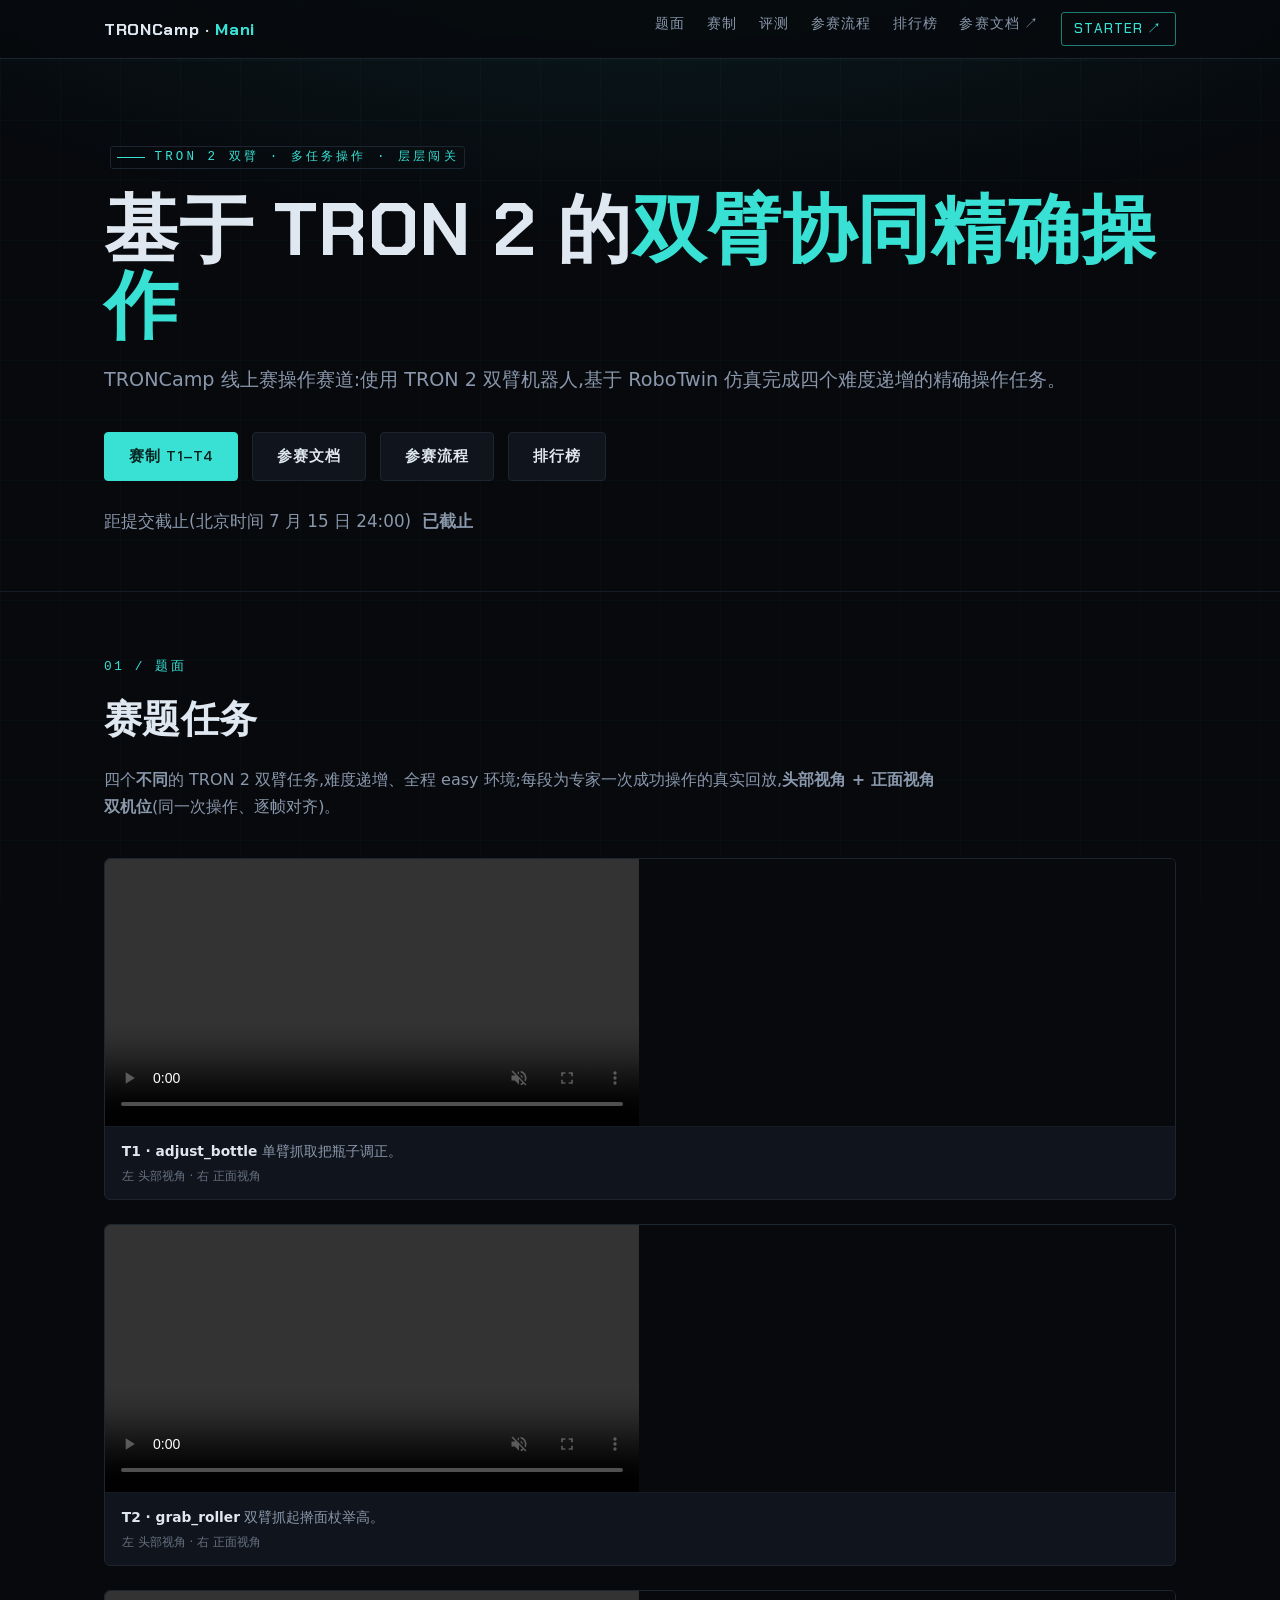
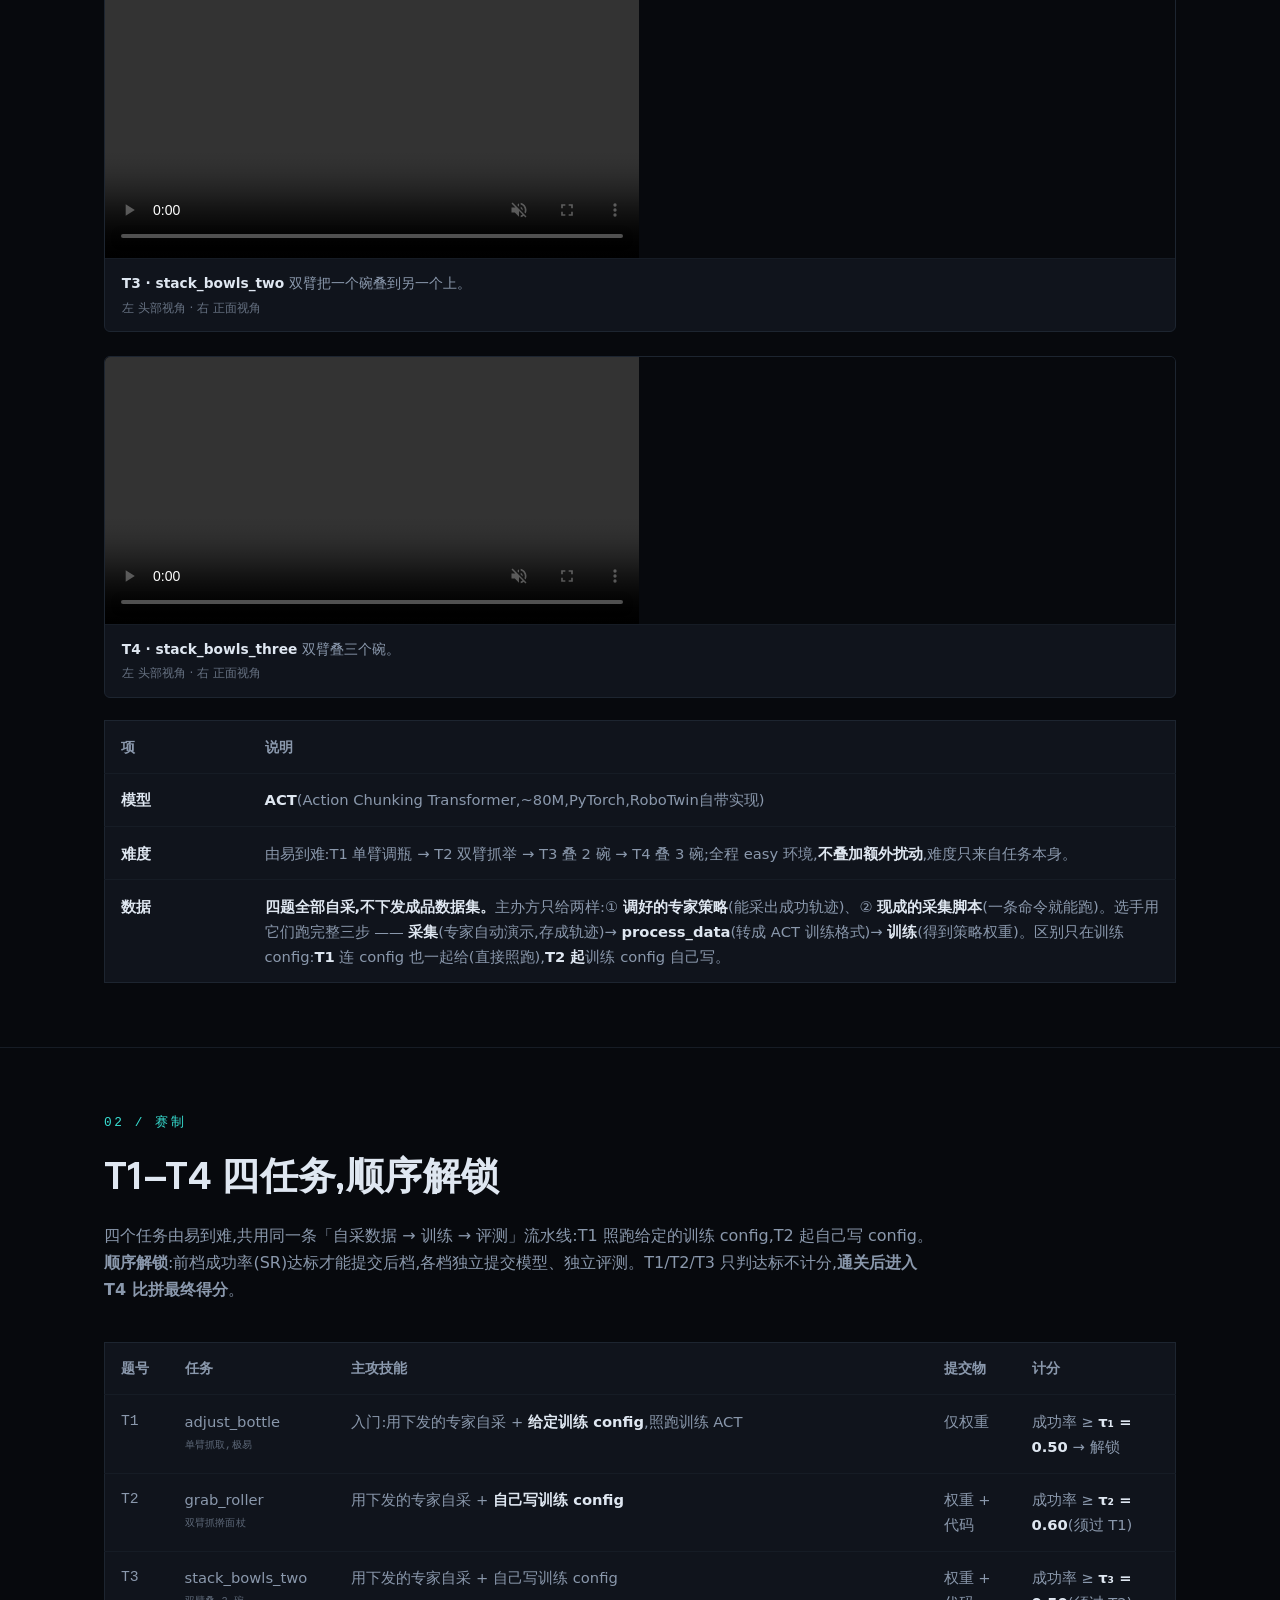
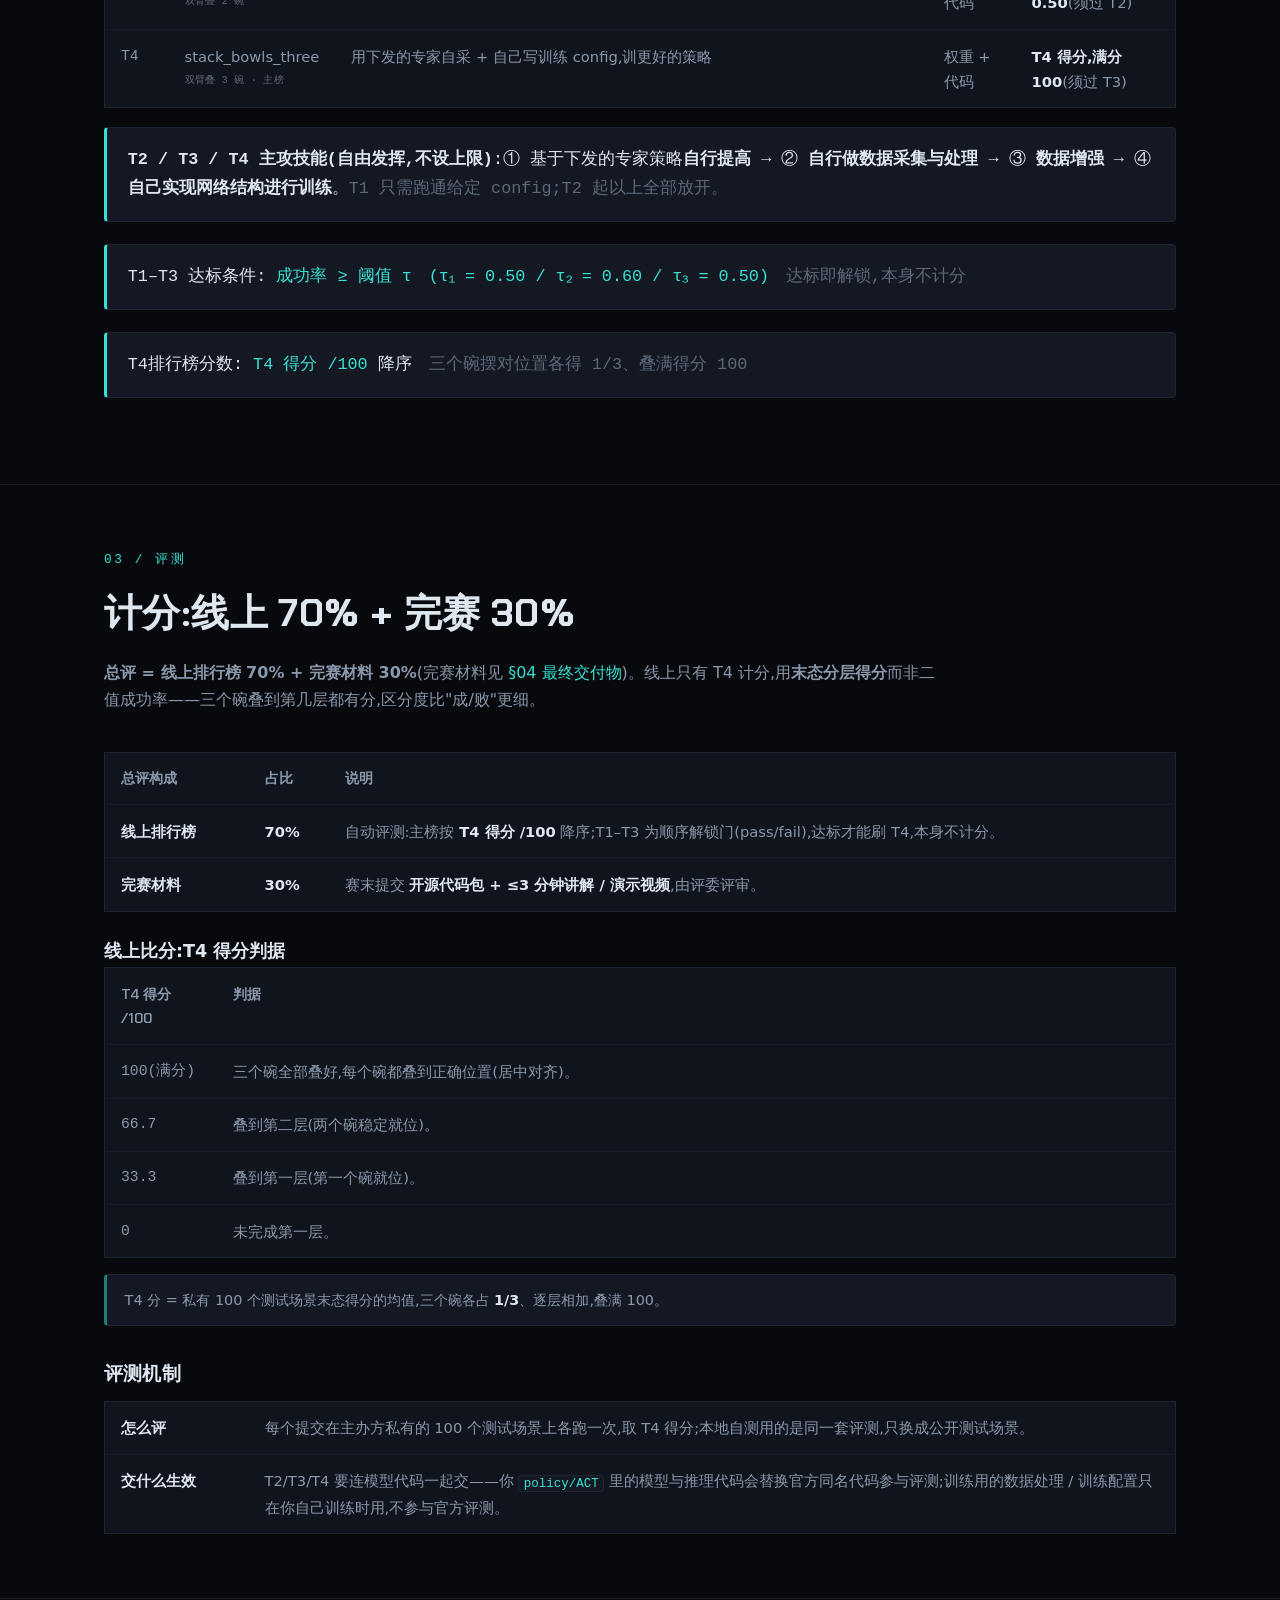
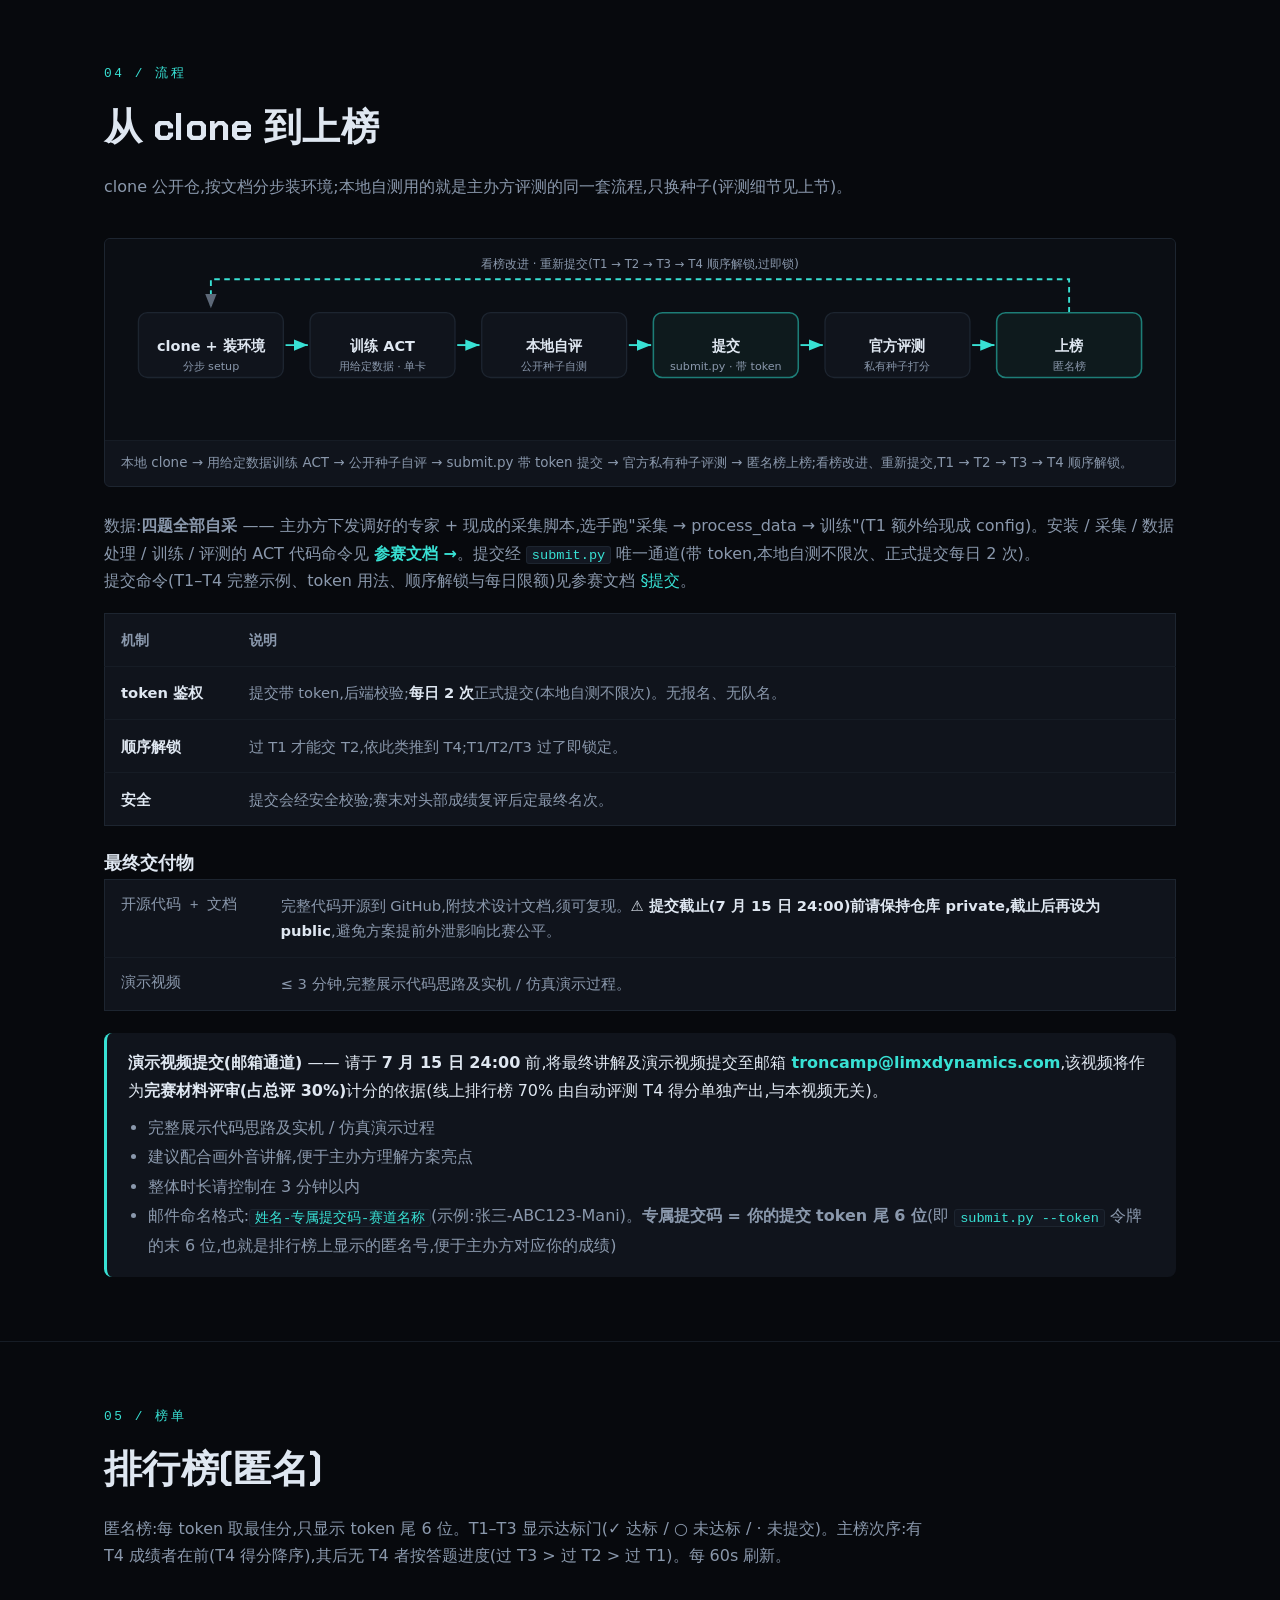
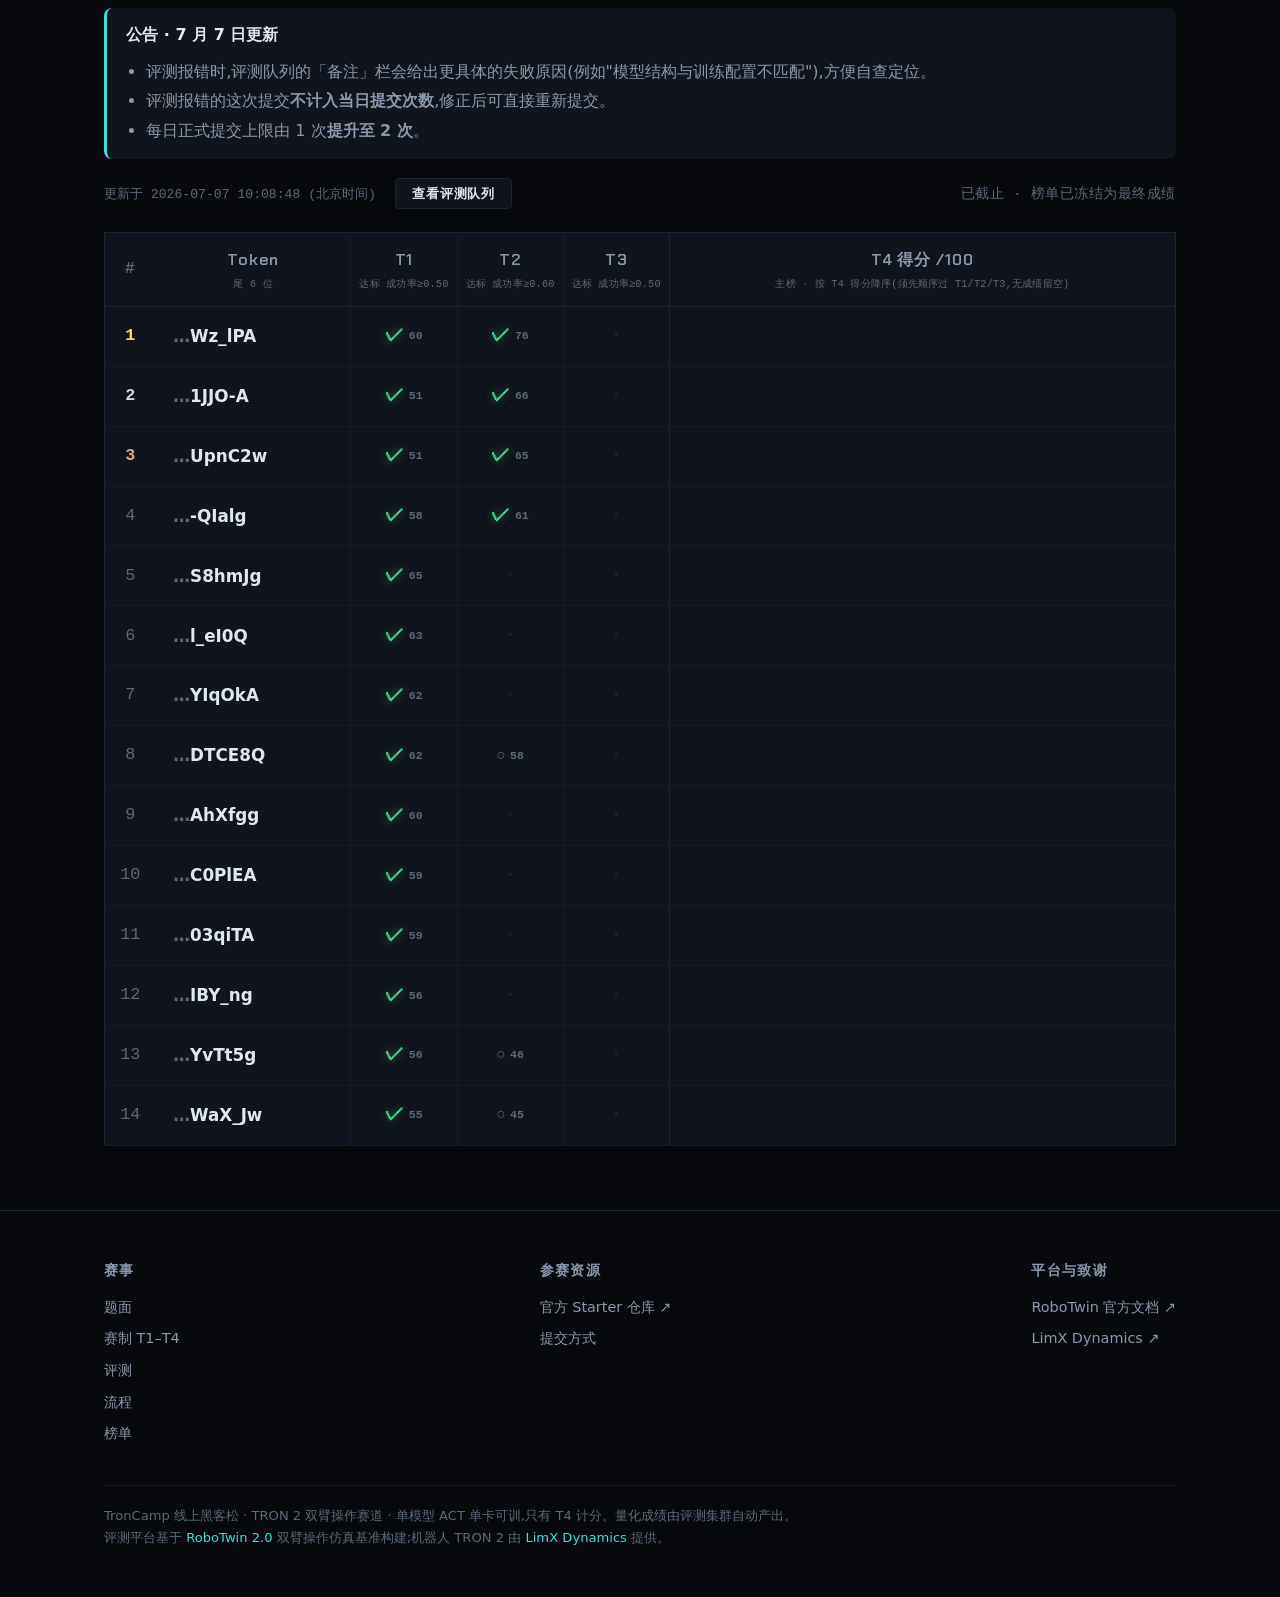
==== commit 0b5fe916: "docs(board): 公告示例文案「与评测不匹配」→「与训练配置不匹配」 Co-authored-by: Cursor <cursoragent@cursor.com>" ====
--- a/index.html
+++ b/index.html
@@ -259,7 +259,7 @@
     <div class="notice" style="margin:0 0 1.2rem;padding:.85rem 1.2rem;border-left:3px solid var(--accent);background:var(--panel);border-radius:8px">
       <p style="margin:0 0 .5rem;font-weight:700">公告 · 7 月 7 日更新</p>
       <ul style="margin:0;padding-left:1.25rem;color:var(--muted);line-height:1.85">
-        <li>评测报错时,评测队列的「备注」栏会给出更具体的失败原因(例如"模型结构与评测不匹配"),方便自查定位。</li>
+        <li>评测报错时,评测队列的「备注」栏会给出更具体的失败原因(例如"模型结构与训练配置不匹配"),方便自查定位。</li>
         <li>评测报错的这次提交<b>不计入当日提交次数</b>,修正后可直接重新提交。</li>
         <li>每日正式提交上限由 1 次<b>提升至 2 次</b>。</li>
       </ul>
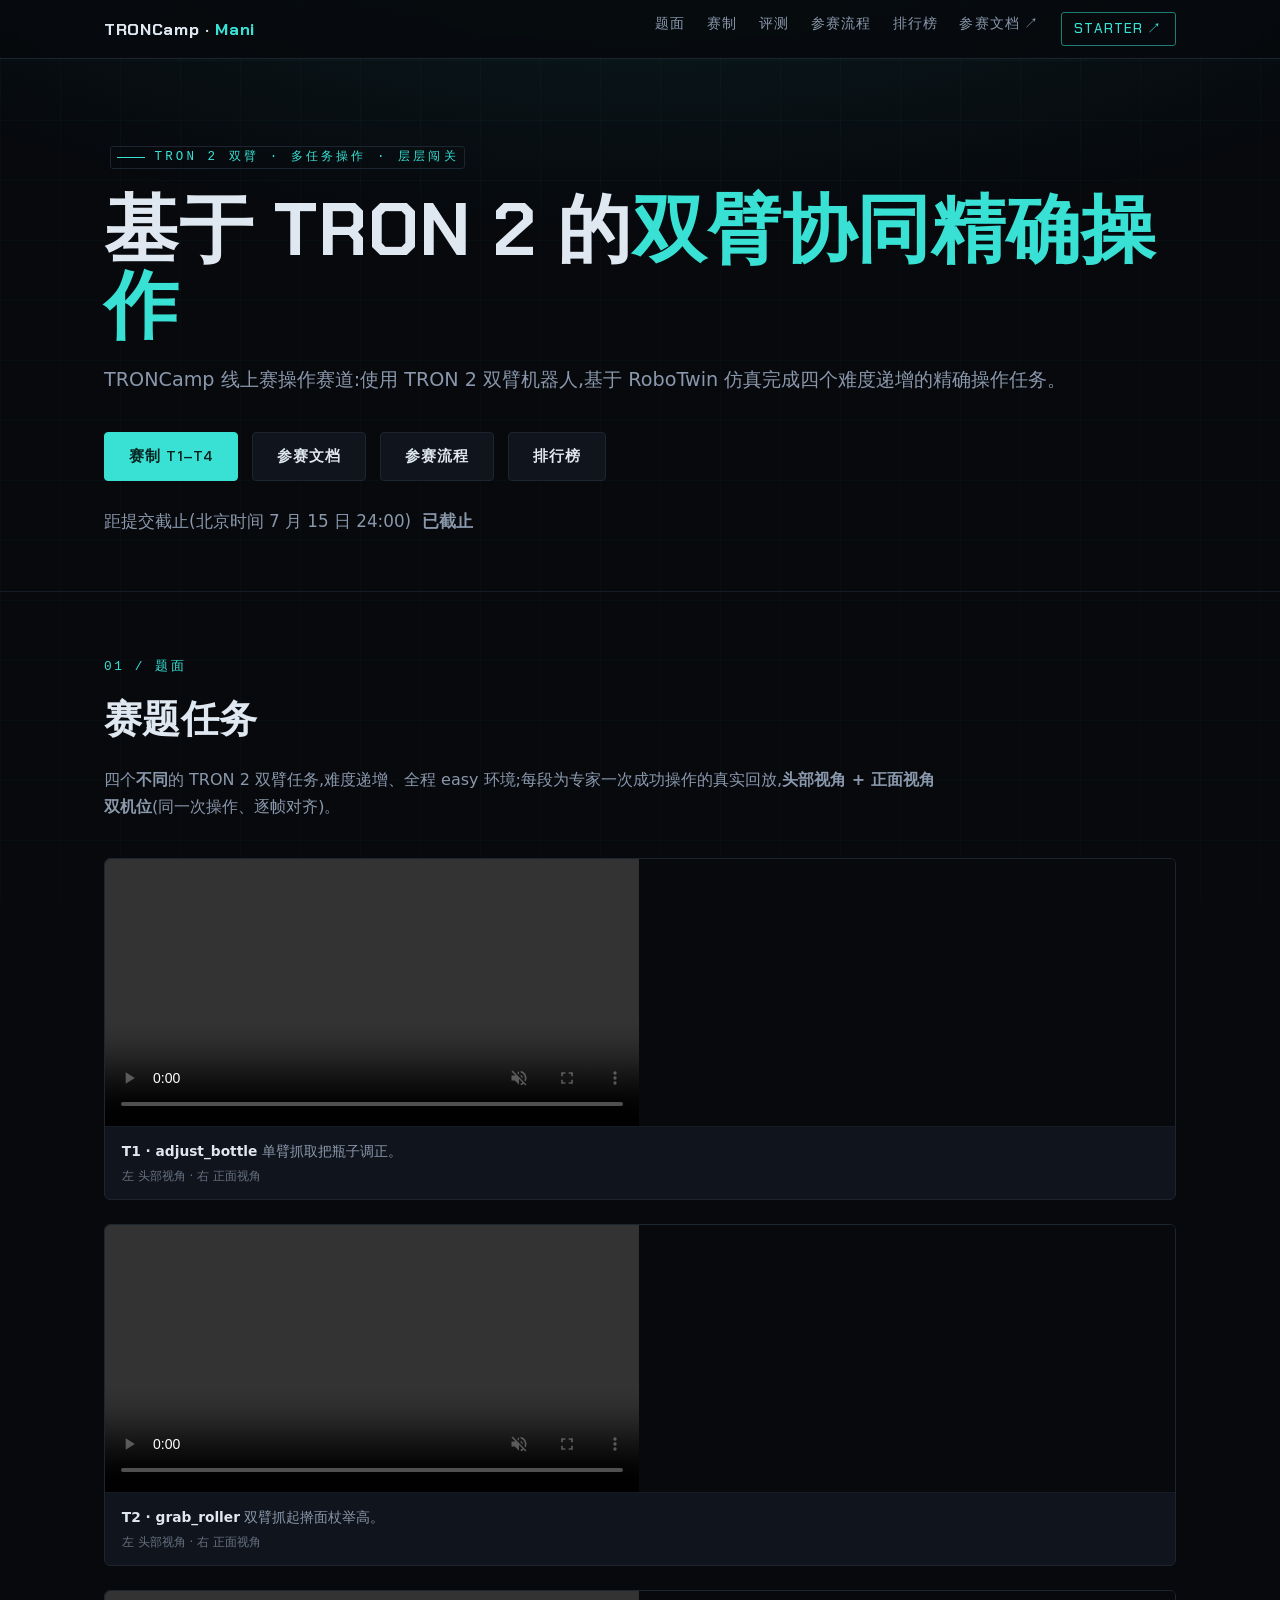
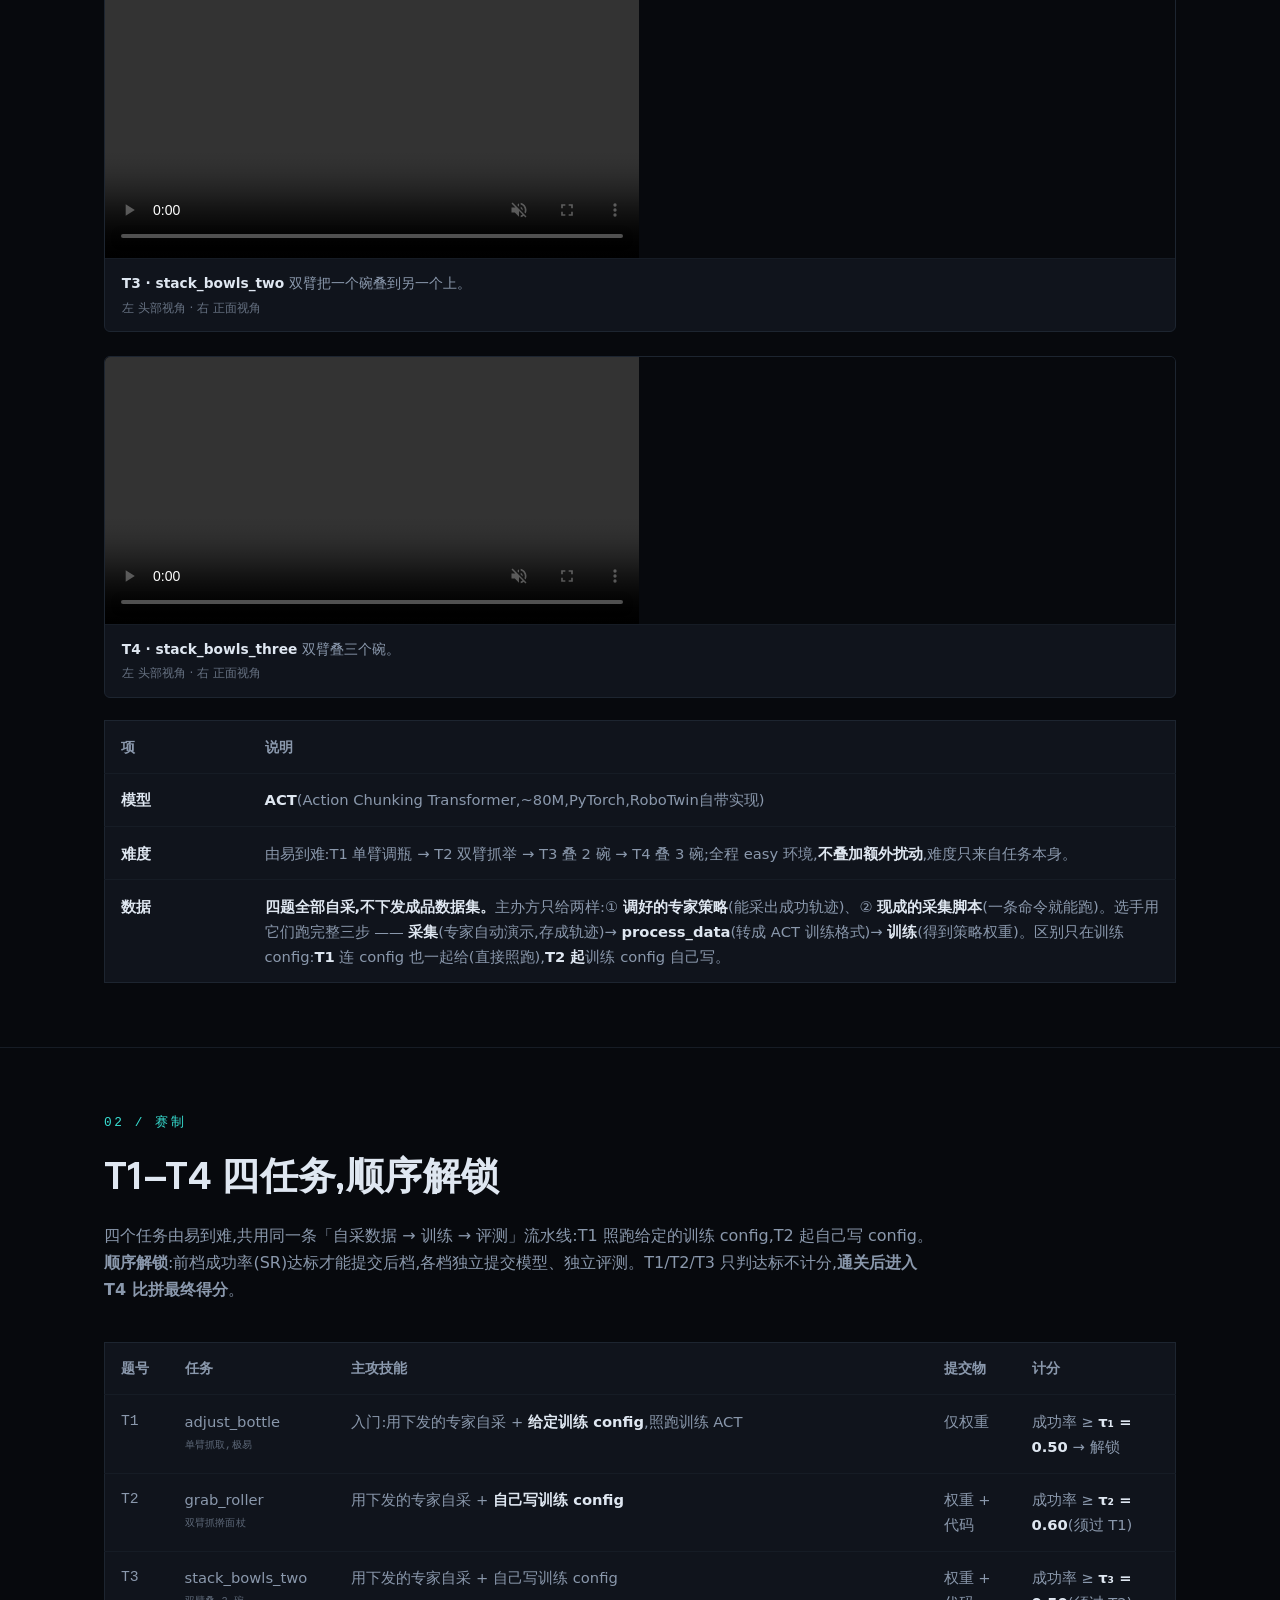
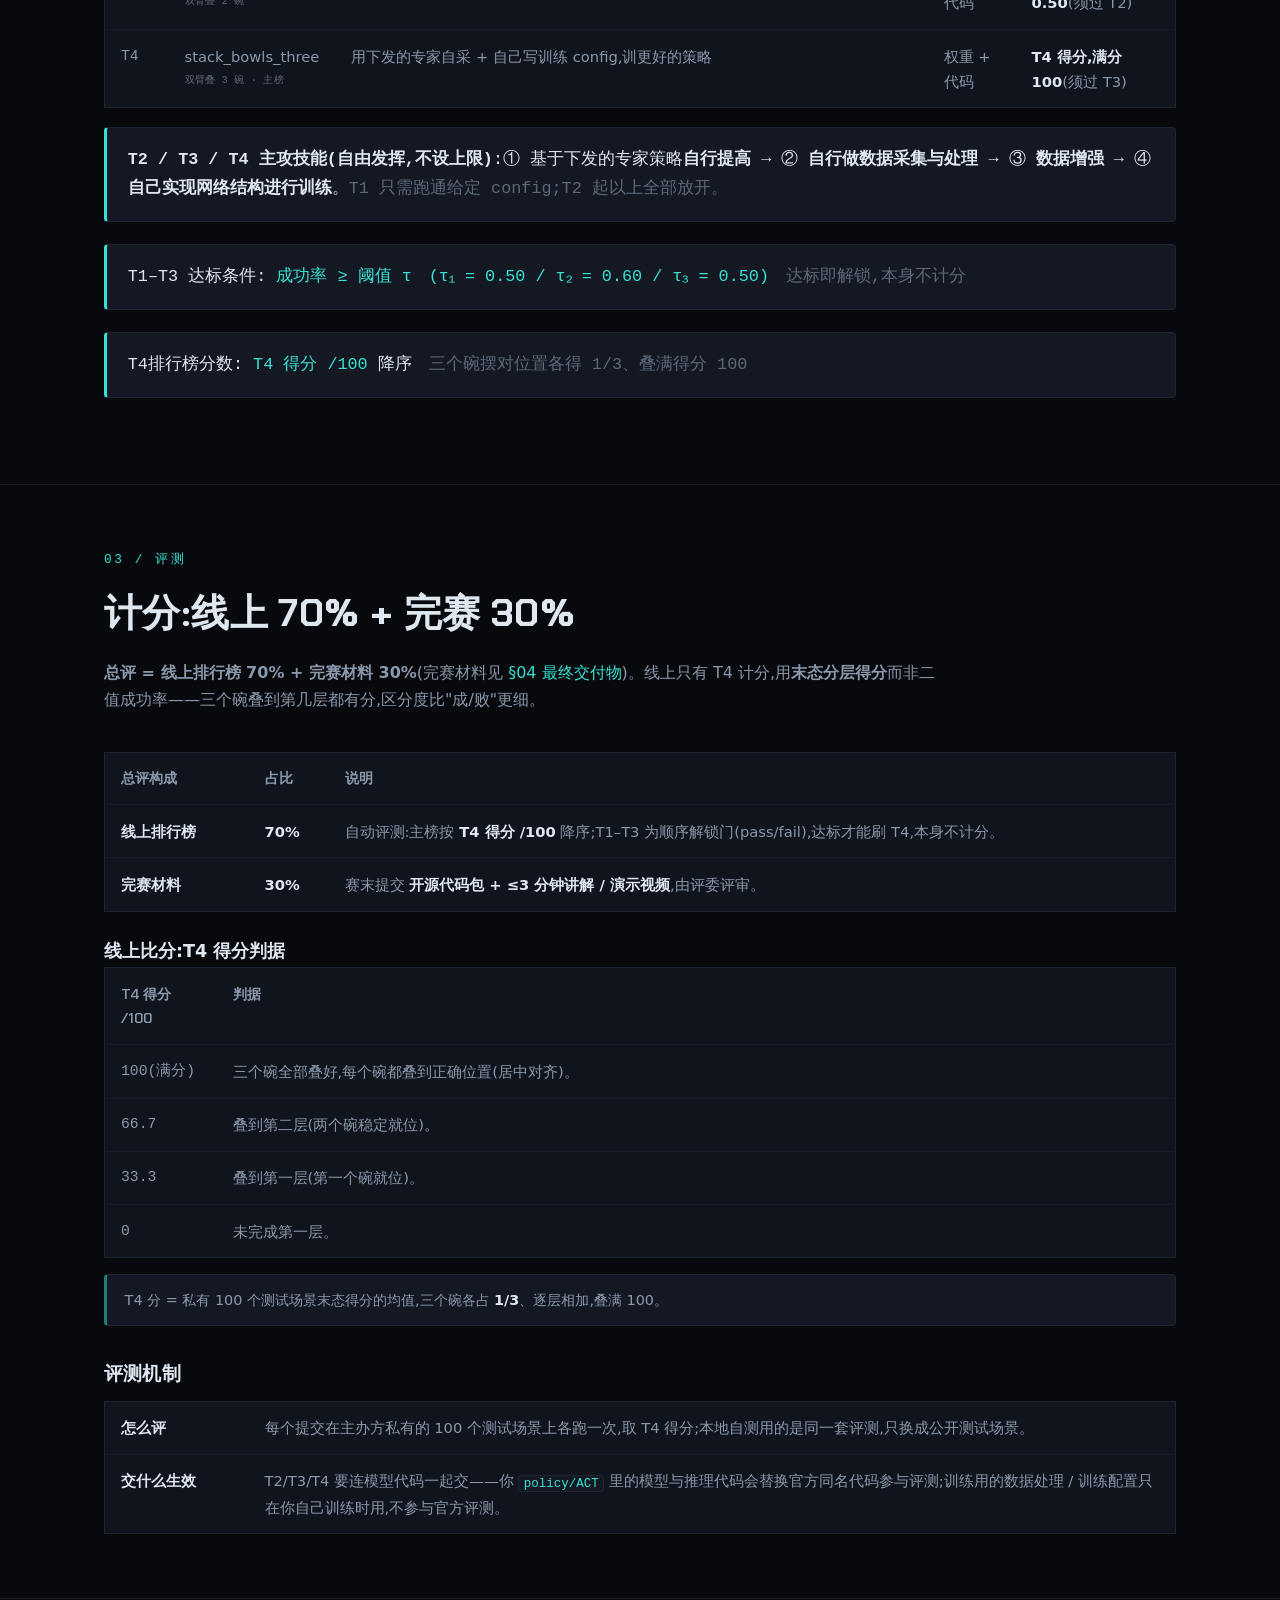
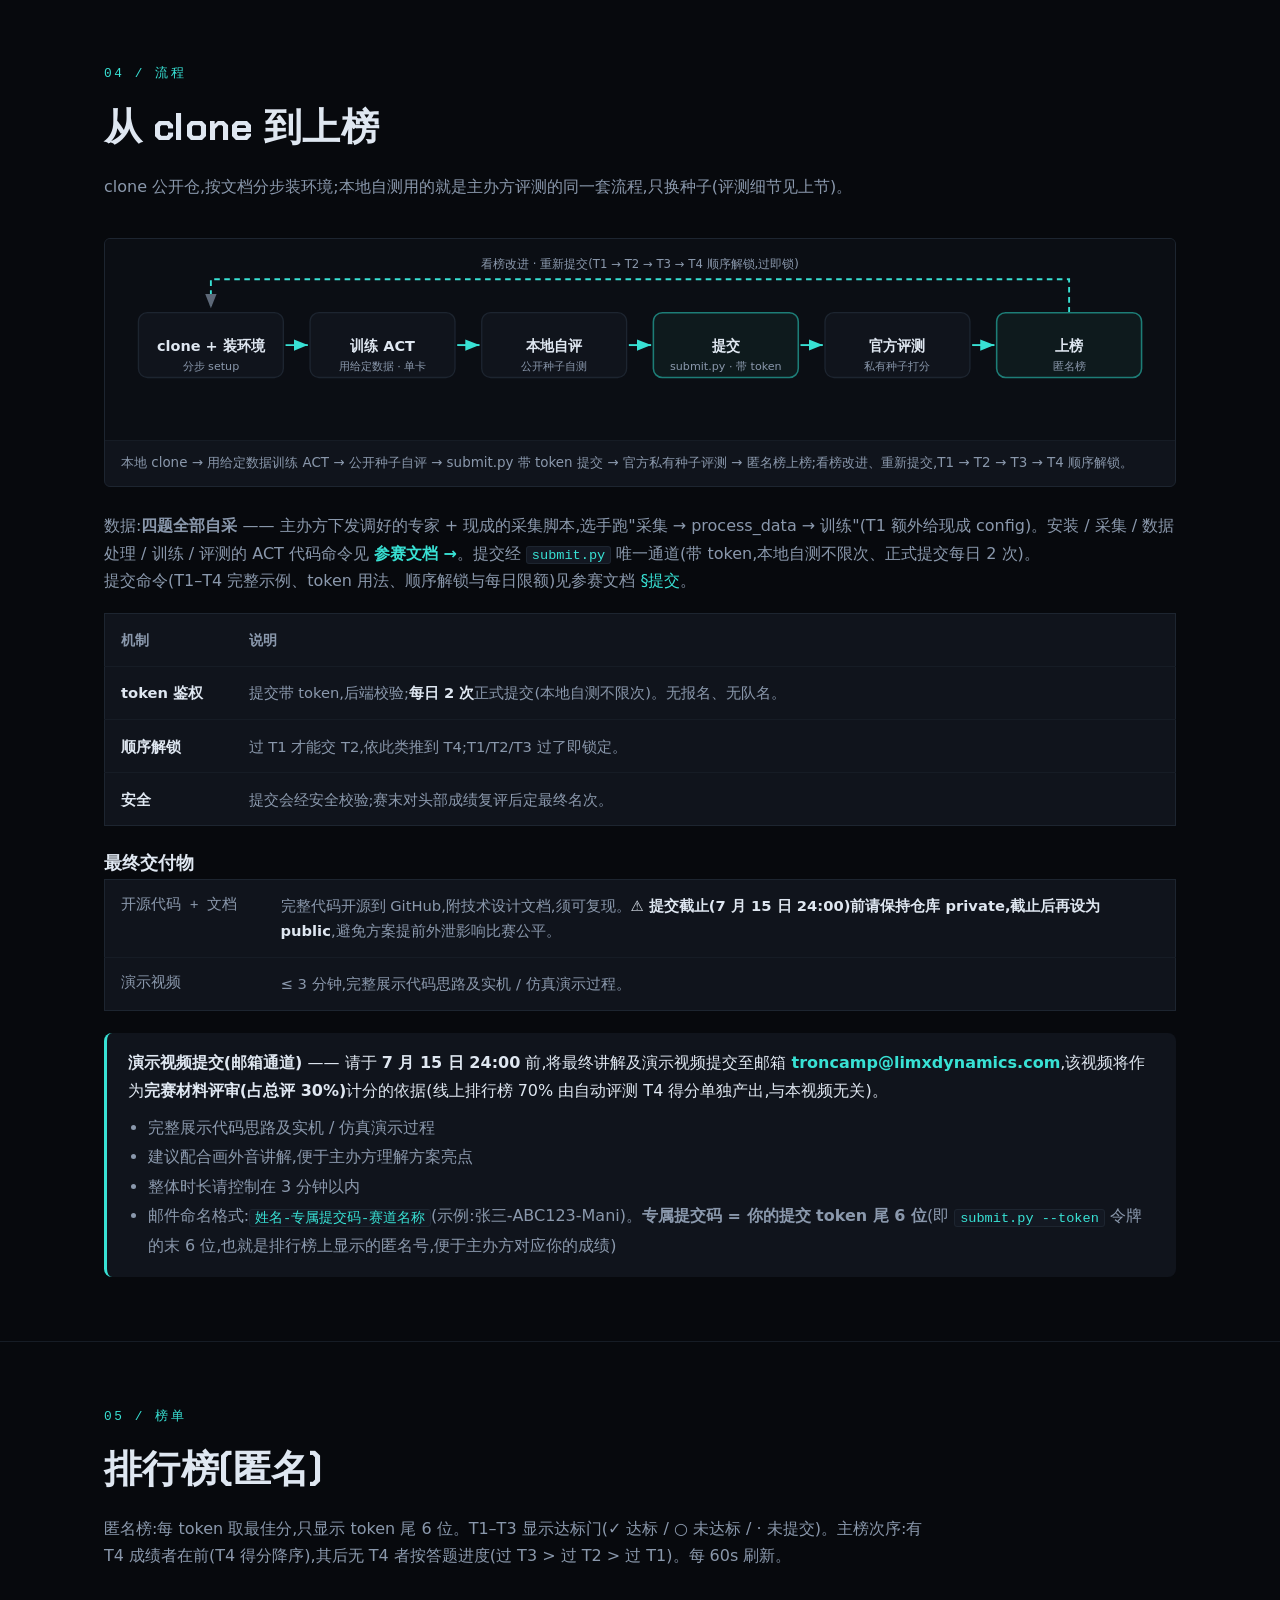
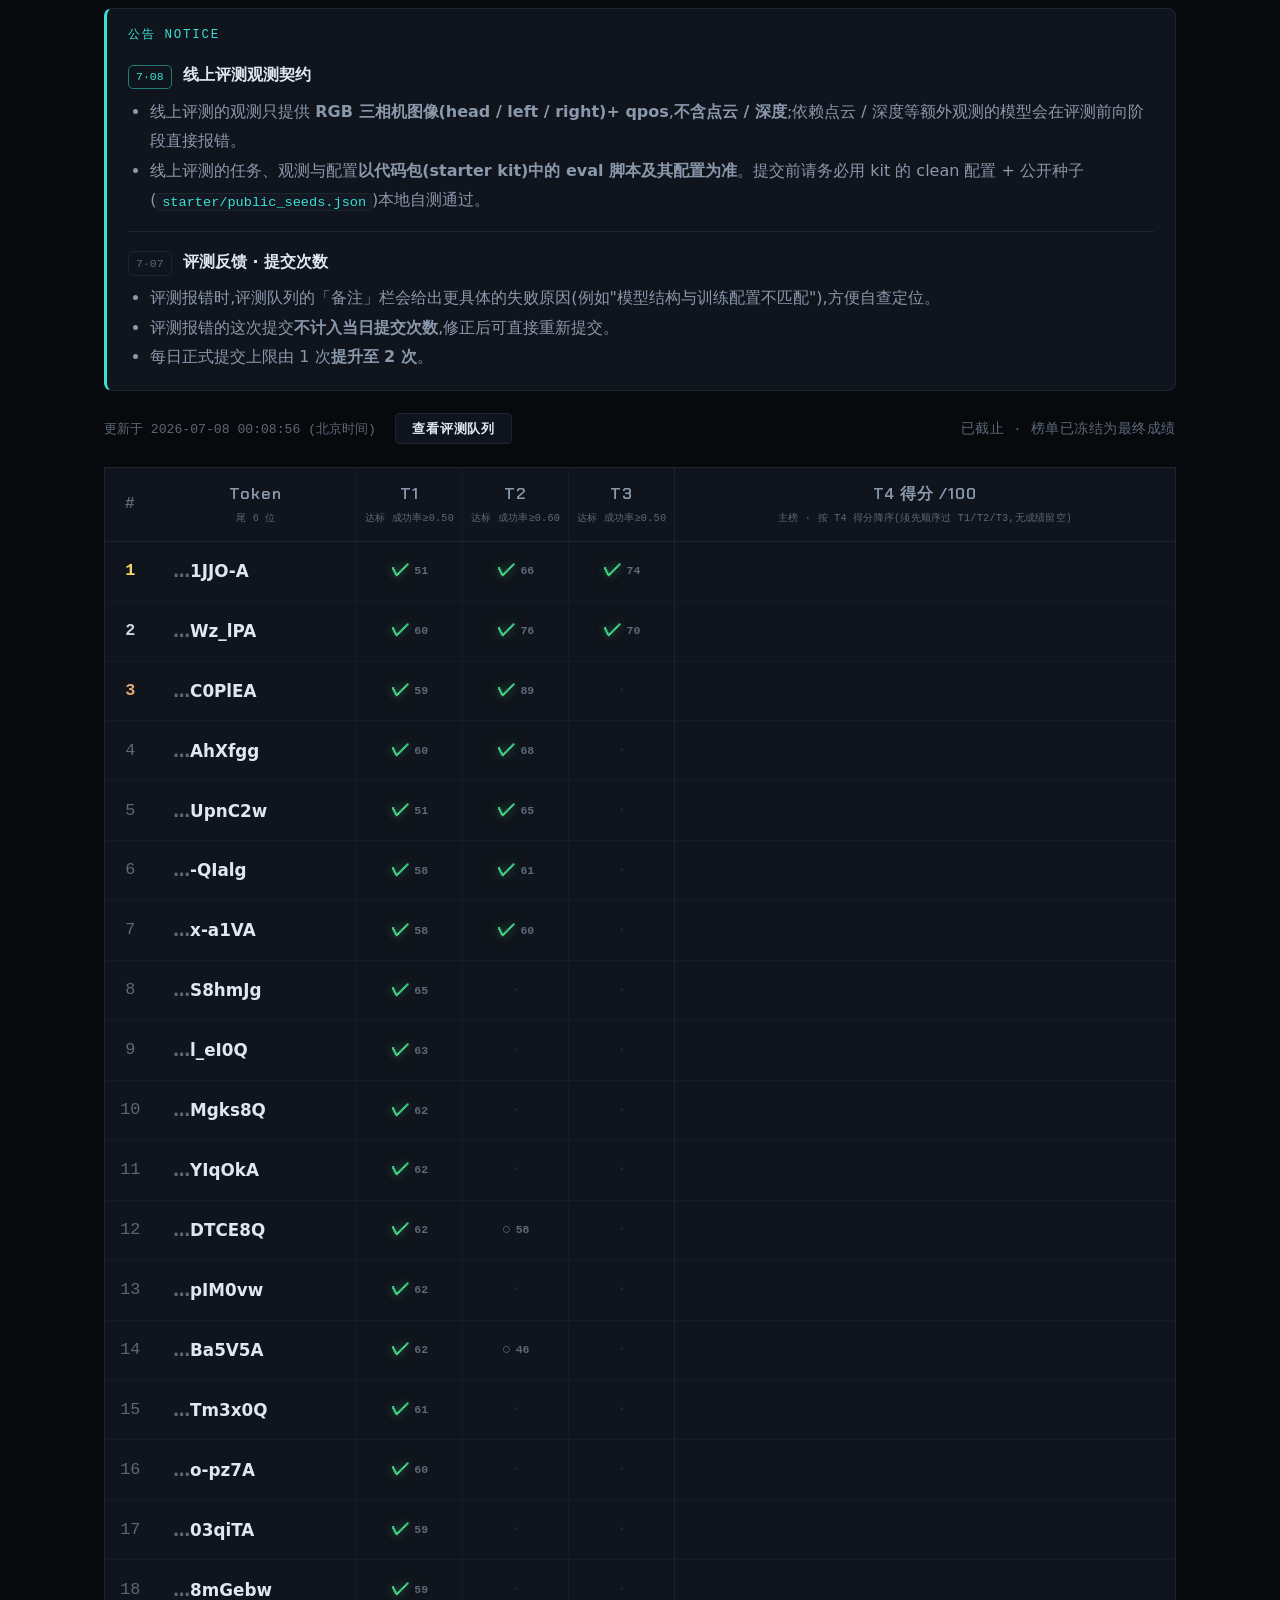
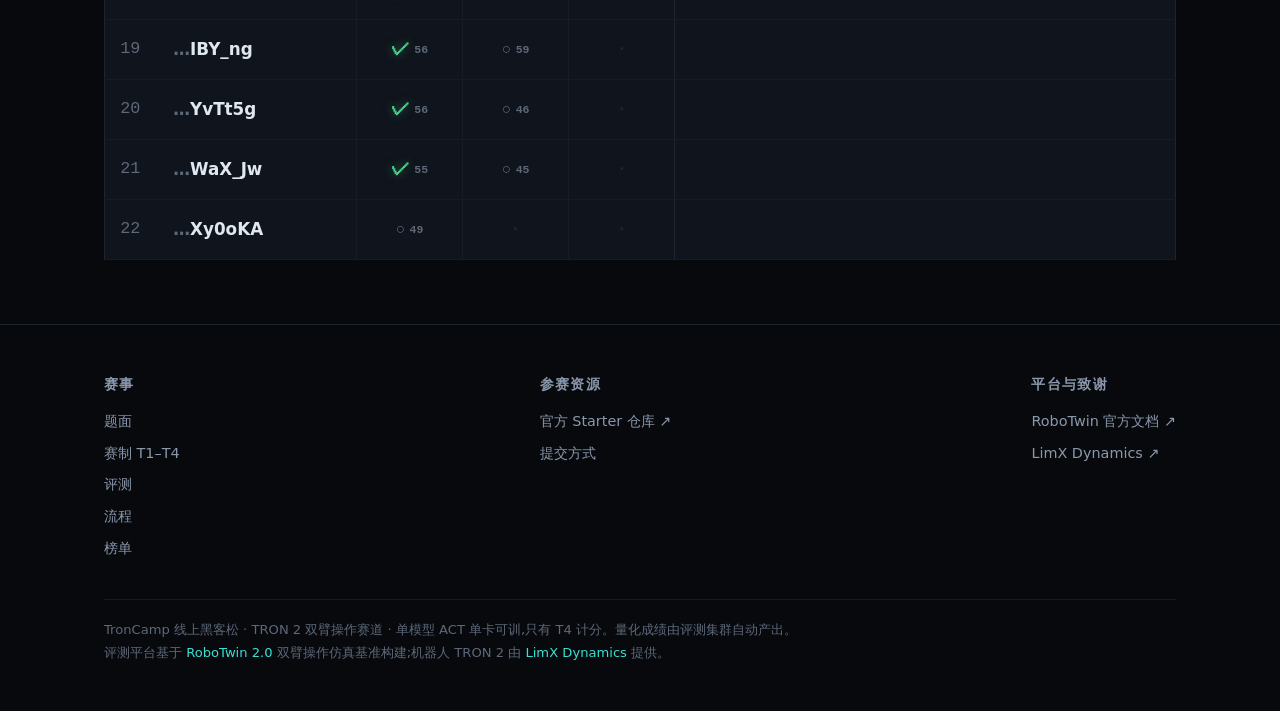
==== commit 2cd252c9: "feat(board): 排行榜公告新增「观测契约」提示 + 两条公告合并为一张卡 - 新增 7·08:线上评测观测仅 RGB 三相机(head/left/right)+ qpos,不含点云/深度; " ====
--- a/index.html
+++ b/index.html
@@ -256,9 +256,25 @@
       <p>匿名榜:每 token 取最佳分,只显示 token 尾 6 位。T1–T3 显示达标门(✓ 达标 / ○ 未达标 / · 未提交)。主榜次序:有 T4 成绩者在前(T4 得分降序),其后无 T4 者按答题进度(过 T3 &gt; 过 T2 &gt; 过 T1)。每 60s 刷新。</p>
     </div>
 
-    <div class="notice" style="margin:0 0 1.2rem;padding:.85rem 1.2rem;border-left:3px solid var(--accent);background:var(--panel);border-radius:8px">
-      <p style="margin:0 0 .5rem;font-weight:700">公告 · 7 月 7 日更新</p>
-      <ul style="margin:0;padding-left:1.25rem;color:var(--muted);line-height:1.85">
+    <div class="notice" style="margin:0 0 1.4rem;padding:1rem 1.3rem 1.1rem;border:1px solid var(--line);border-left:3px solid var(--accent);background:var(--panel);border-radius:8px">
+      <p style="margin:0 0 .95rem;font-family:var(--mono);font-size:.78rem;letter-spacing:.14em;color:var(--accent)">公告 NOTICE</p>
+
+      <div style="display:flex;gap:.7rem;align-items:baseline;margin:0 0 .45rem">
+        <span style="flex:none;font-family:var(--mono);font-size:.72rem;color:var(--accent);border:1px solid var(--accent-dim);border-radius:5px;padding:.1rem .45rem">7·08</span>
+        <span style="font-weight:700">线上评测观测契约</span>
+      </div>
+      <ul style="margin:0 0 0 .1rem;padding-left:1.3rem;color:var(--muted);line-height:1.85">
+        <li>线上评测的观测只提供 <b>RGB 三相机图像(head / left / right)+ qpos</b>,<b>不含点云 / 深度</b>;依赖点云 / 深度等额外观测的模型会在评测前向阶段直接报错。</li>
+        <li>线上评测的任务、观测与配置<b>以代码包(starter kit)中的 eval 脚本及其配置为准</b>。提交前请务必用 kit 的 clean 配置 + 公开种子(<code>starter/public_seeds.json</code>)本地自测通过。</li>
+      </ul>
+
+      <hr style="border:0;border-top:1px solid var(--line);margin:1rem 0">
+
+      <div style="display:flex;gap:.7rem;align-items:baseline;margin:0 0 .45rem">
+        <span style="flex:none;font-family:var(--mono);font-size:.72rem;color:var(--dim);border:1px solid var(--line);border-radius:5px;padding:.1rem .45rem">7·07</span>
+        <span style="font-weight:700">评测反馈 · 提交次数</span>
+      </div>
+      <ul style="margin:0 0 0 .1rem;padding-left:1.3rem;color:var(--muted);line-height:1.85">
         <li>评测报错时,评测队列的「备注」栏会给出更具体的失败原因(例如"模型结构与训练配置不匹配"),方便自查定位。</li>
         <li>评测报错的这次提交<b>不计入当日提交次数</b>,修正后可直接重新提交。</li>
         <li>每日正式提交上限由 1 次<b>提升至 2 次</b>。</li>
--- a/style.css
+++ b/style.css
@@ -423,4 +423,7 @@
 .q-done { color: #6bd39a; border: 1px solid #2e6e4f; background: rgba(107, 211, 154, 0.08); }
 .q-failed { color: var(--bad); border: 1px solid #6e2e2e; background: rgba(240, 140, 140, 0.08); }
 .qreason { color: var(--warn); font-size: 0.82rem; }
+.qprogress { color: var(--dim); font-family: var(--mono); font-size: 0.82rem; white-space: nowrap; }
+.qbar { margin-top: 5px; height: 4px; width: 4.5rem; background: rgba(255,255,255,0.10); border-radius: 2px; overflow: hidden; }
+.qbar-fill { height: 100%; background: var(--accent); border-radius: 2px; transition: width .35s ease; }
 #q-empty { padding: 1.5rem 1.1rem; color: var(--dim); text-align: center; }
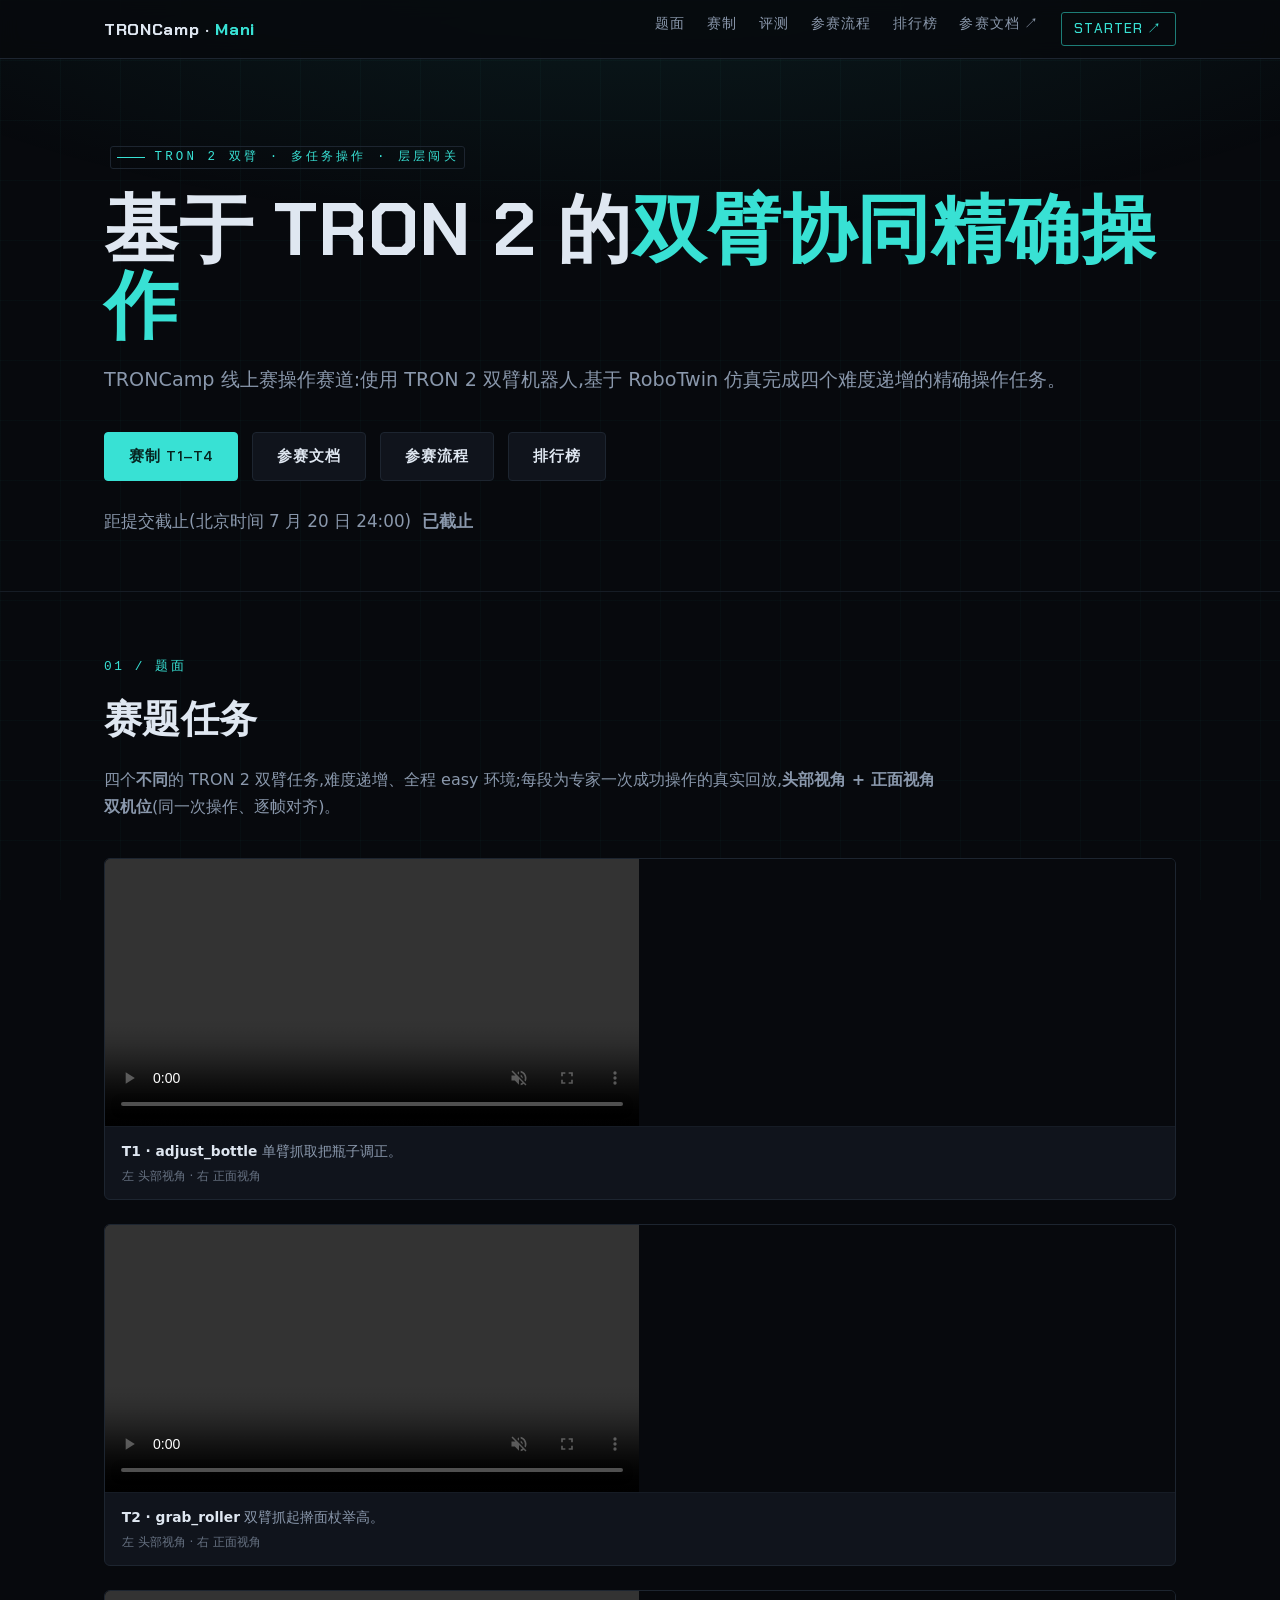
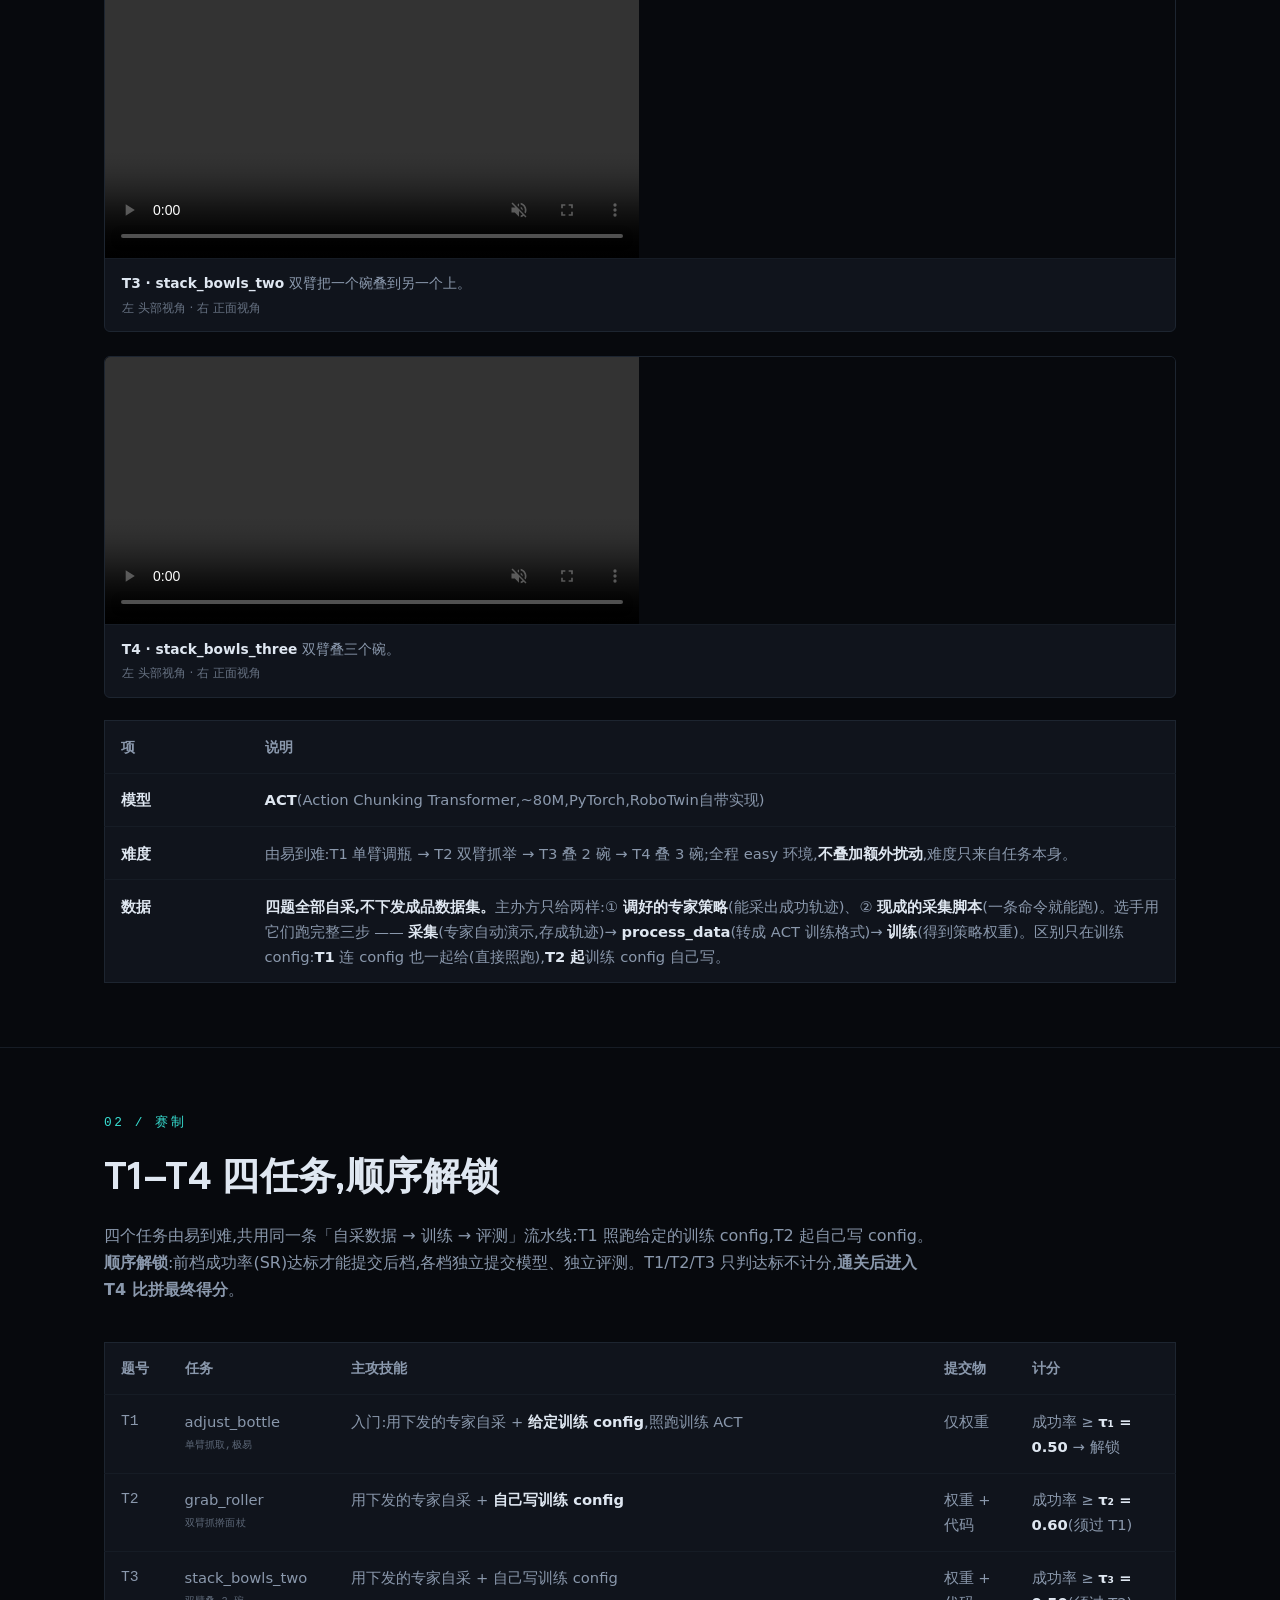
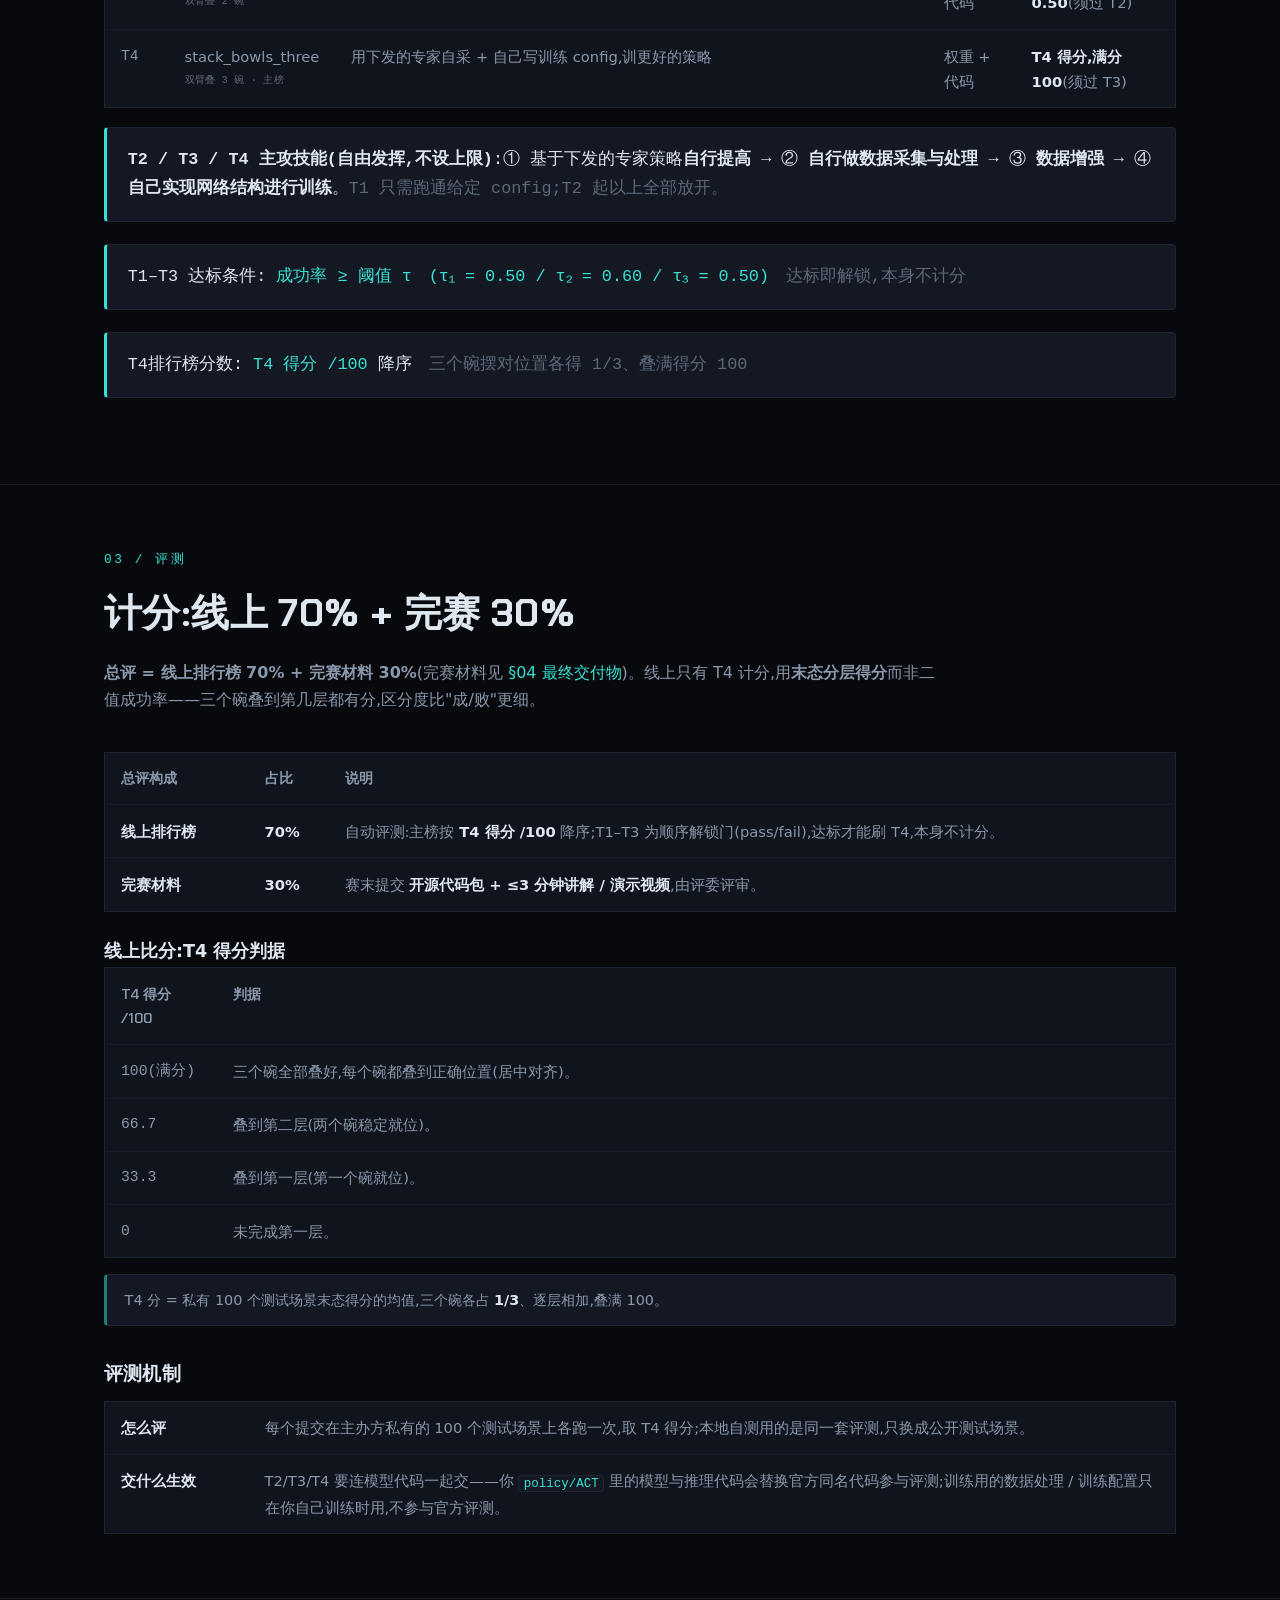
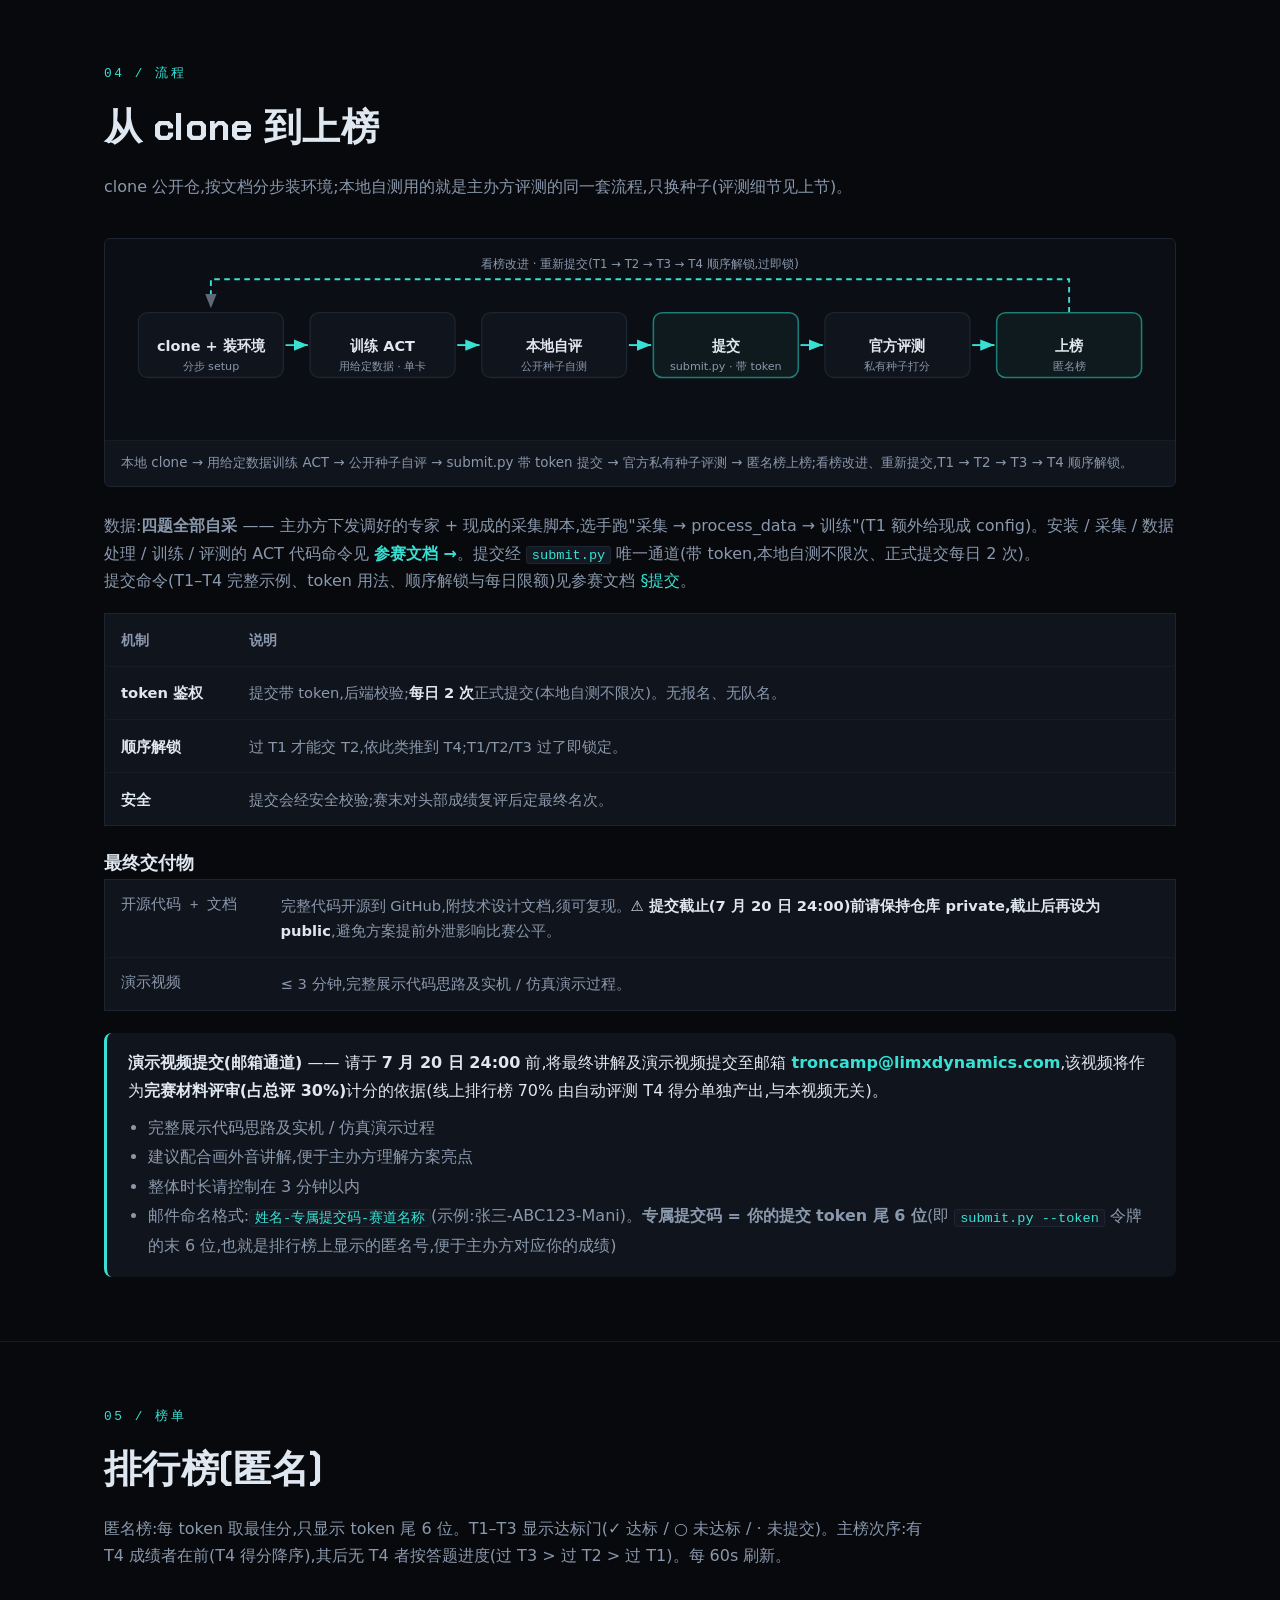
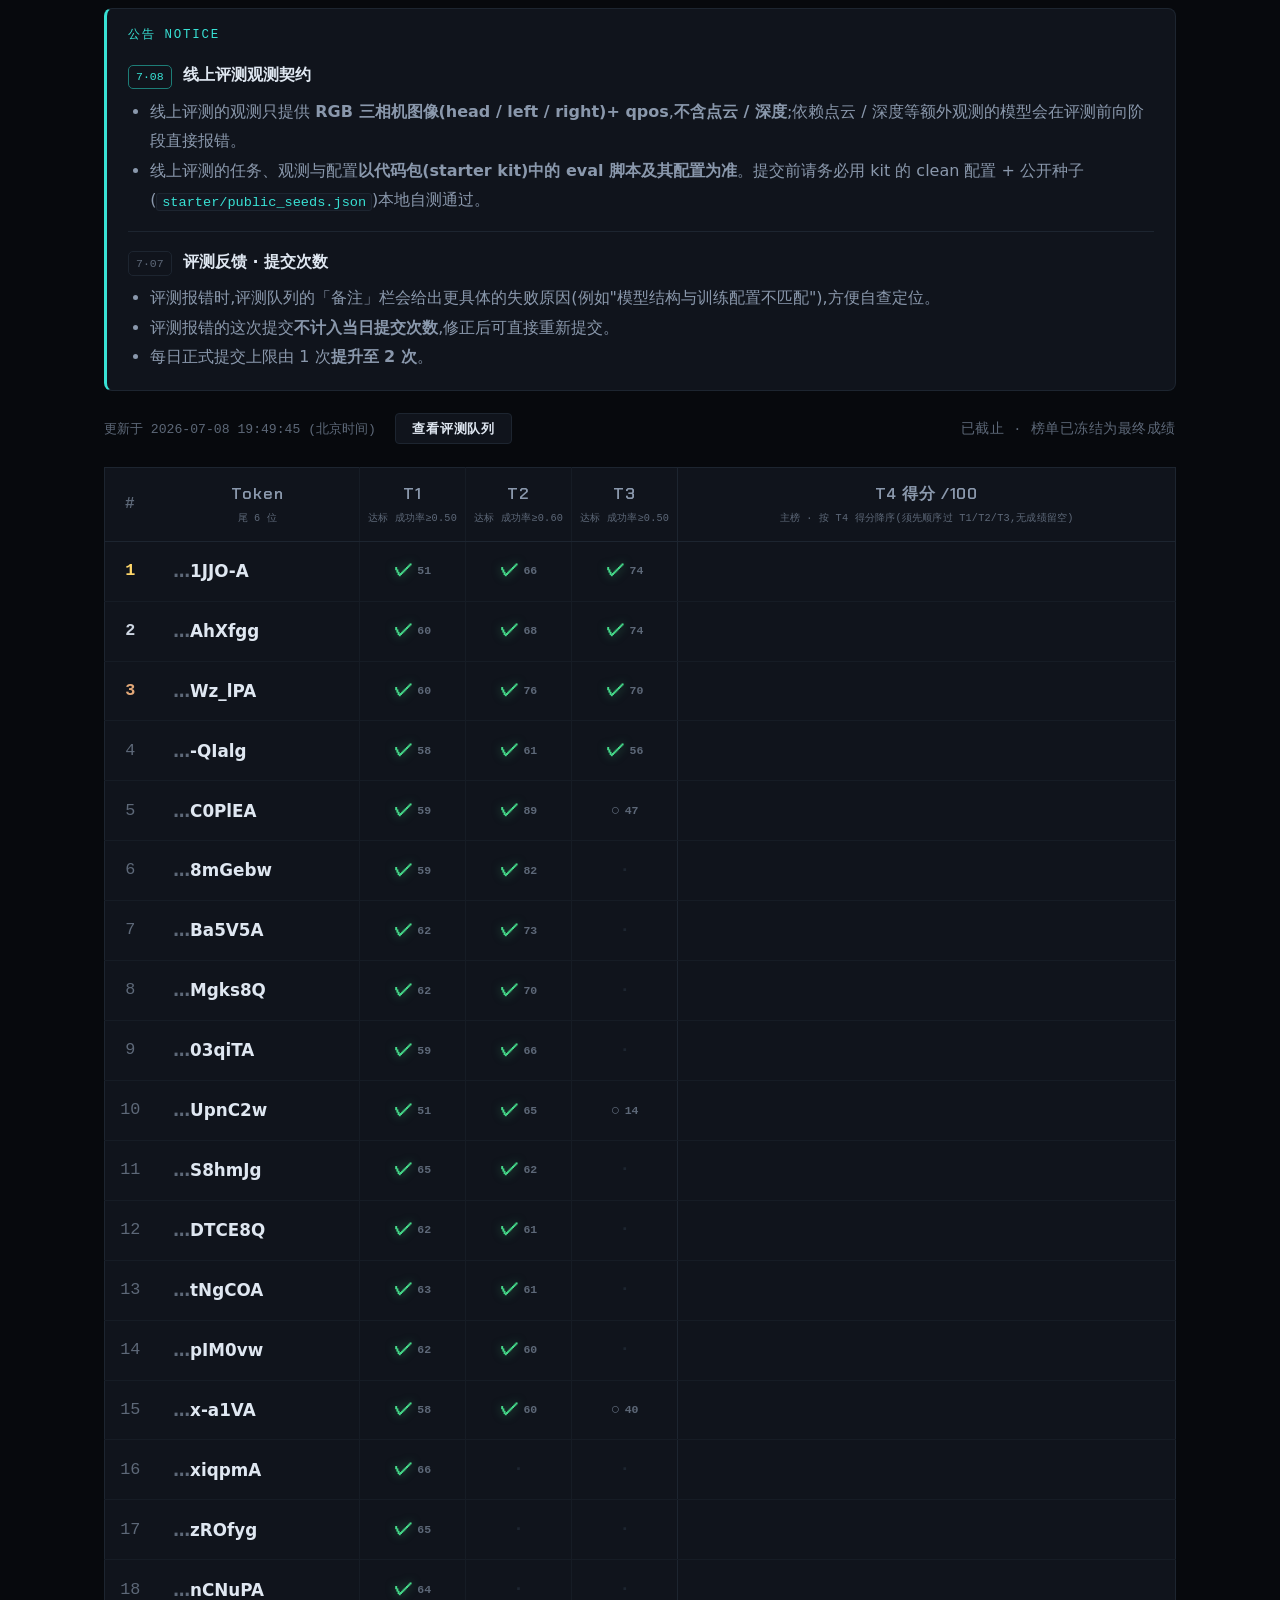
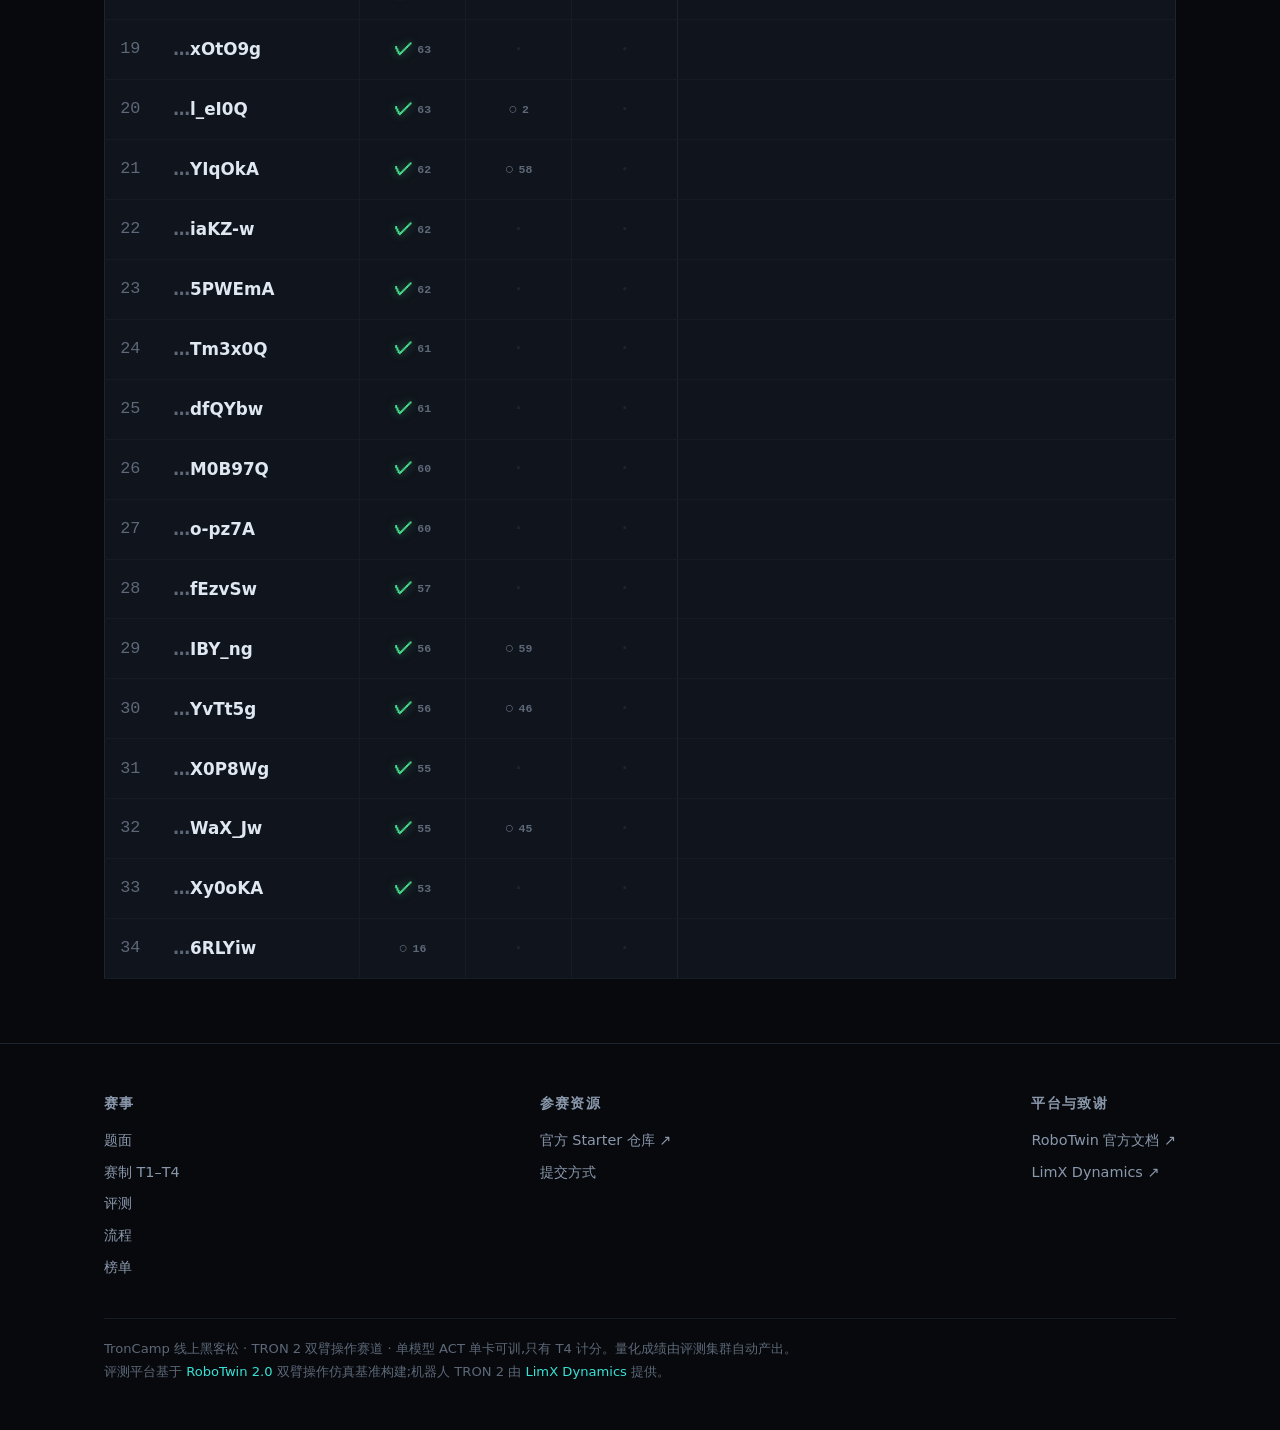
==== commit 18494bb0: "chore(board): 提交截止统一延至 7 月 20 日 24:00 首页倒计时文案(3 处)+ JS deadline(2026-07-16→2026-07-21T00:00:00+08:00" ====
--- a/index.html
+++ b/index.html
@@ -42,13 +42,13 @@
       <a href="#board" class="btn">排行榜</a>
     </div>
     <div class="countdown" style="margin-top:1.6rem;font-size:1.05rem;color:var(--muted)">
-      距提交截止(北京时间 7 月 15 日 24:00)&nbsp; <b id="cdTime" class="accent" style="font-variant-numeric:tabular-nums">—</b>
+      距提交截止(北京时间 7 月 20 日 24:00)&nbsp; <b id="cdTime" class="accent" style="font-variant-numeric:tabular-nums">—</b>
     </div>
   </div>
 </header>
 <script>
 (function(){
-  var deadline = new Date('2026-07-16T00:00:00+08:00').getTime();
+  var deadline = new Date('2026-07-21T00:00:00+08:00').getTime();
   function tick(){
     var el = document.getElementById('cdTime'); if(!el) return;
     var d = deadline - Date.now();
@@ -230,13 +230,13 @@
     <h3 style="margin-top:1.4rem;font-size:1.1rem;font-weight:700">最终交付物</h3>
     <table class="dtable">
       <tbody>
-        <tr><td class="lvl" style="width:10rem">开源代码 + 文档</td><td>完整代码开源到 GitHub,附技术设计文档,须可复现。<b>⚠️ 提交截止(7 月 15 日 24:00)前请保持仓库 private,截止后再设为 public</b>,避免方案提前外泄影响比赛公平。</td></tr>
+        <tr><td class="lvl" style="width:10rem">开源代码 + 文档</td><td>完整代码开源到 GitHub,附技术设计文档,须可复现。<b>⚠️ 提交截止(7 月 20 日 24:00)前请保持仓库 private,截止后再设为 public</b>,避免方案提前外泄影响比赛公平。</td></tr>
         <tr><td class="lvl">演示视频</td><td>≤ 3 分钟,完整展示代码思路及实机 / 仿真演示过程。</td></tr>
       </tbody>
     </table>
 
     <div style="margin-top:1.4rem;padding:1rem 1.3rem;border-left:3px solid var(--accent);background:var(--panel);border-radius:8px">
-      <p style="margin:0 0 .55rem"><b>演示视频提交(邮箱通道)</b> —— 请于 <b>7 月 15 日 24:00</b> 前,将最终讲解及演示视频提交至邮箱 <a href="mailto:troncamp@limxdynamics.com" style="color:var(--accent)"><b>troncamp@limxdynamics.com</b></a>,该视频将作为<b>完赛材料评审(占总评 30%)</b>计分的依据(线上排行榜 70% 由自动评测 T4 得分单独产出,与本视频无关)。</p>
+      <p style="margin:0 0 .55rem"><b>演示视频提交(邮箱通道)</b> —— 请于 <b>7 月 20 日 24:00</b> 前,将最终讲解及演示视频提交至邮箱 <a href="mailto:troncamp@limxdynamics.com" style="color:var(--accent)"><b>troncamp@limxdynamics.com</b></a>,该视频将作为<b>完赛材料评审(占总评 30%)</b>计分的依据(线上排行榜 70% 由自动评测 T4 得分单独产出,与本视频无关)。</p>
       <ul style="margin:.2rem 0 0;padding-left:1.25rem;color:var(--muted);line-height:1.85">
         <li>完整展示代码思路及实机 / 仿真演示过程</li>
         <li>建议配合画外音讲解,便于主办方理解方案亮点</li>
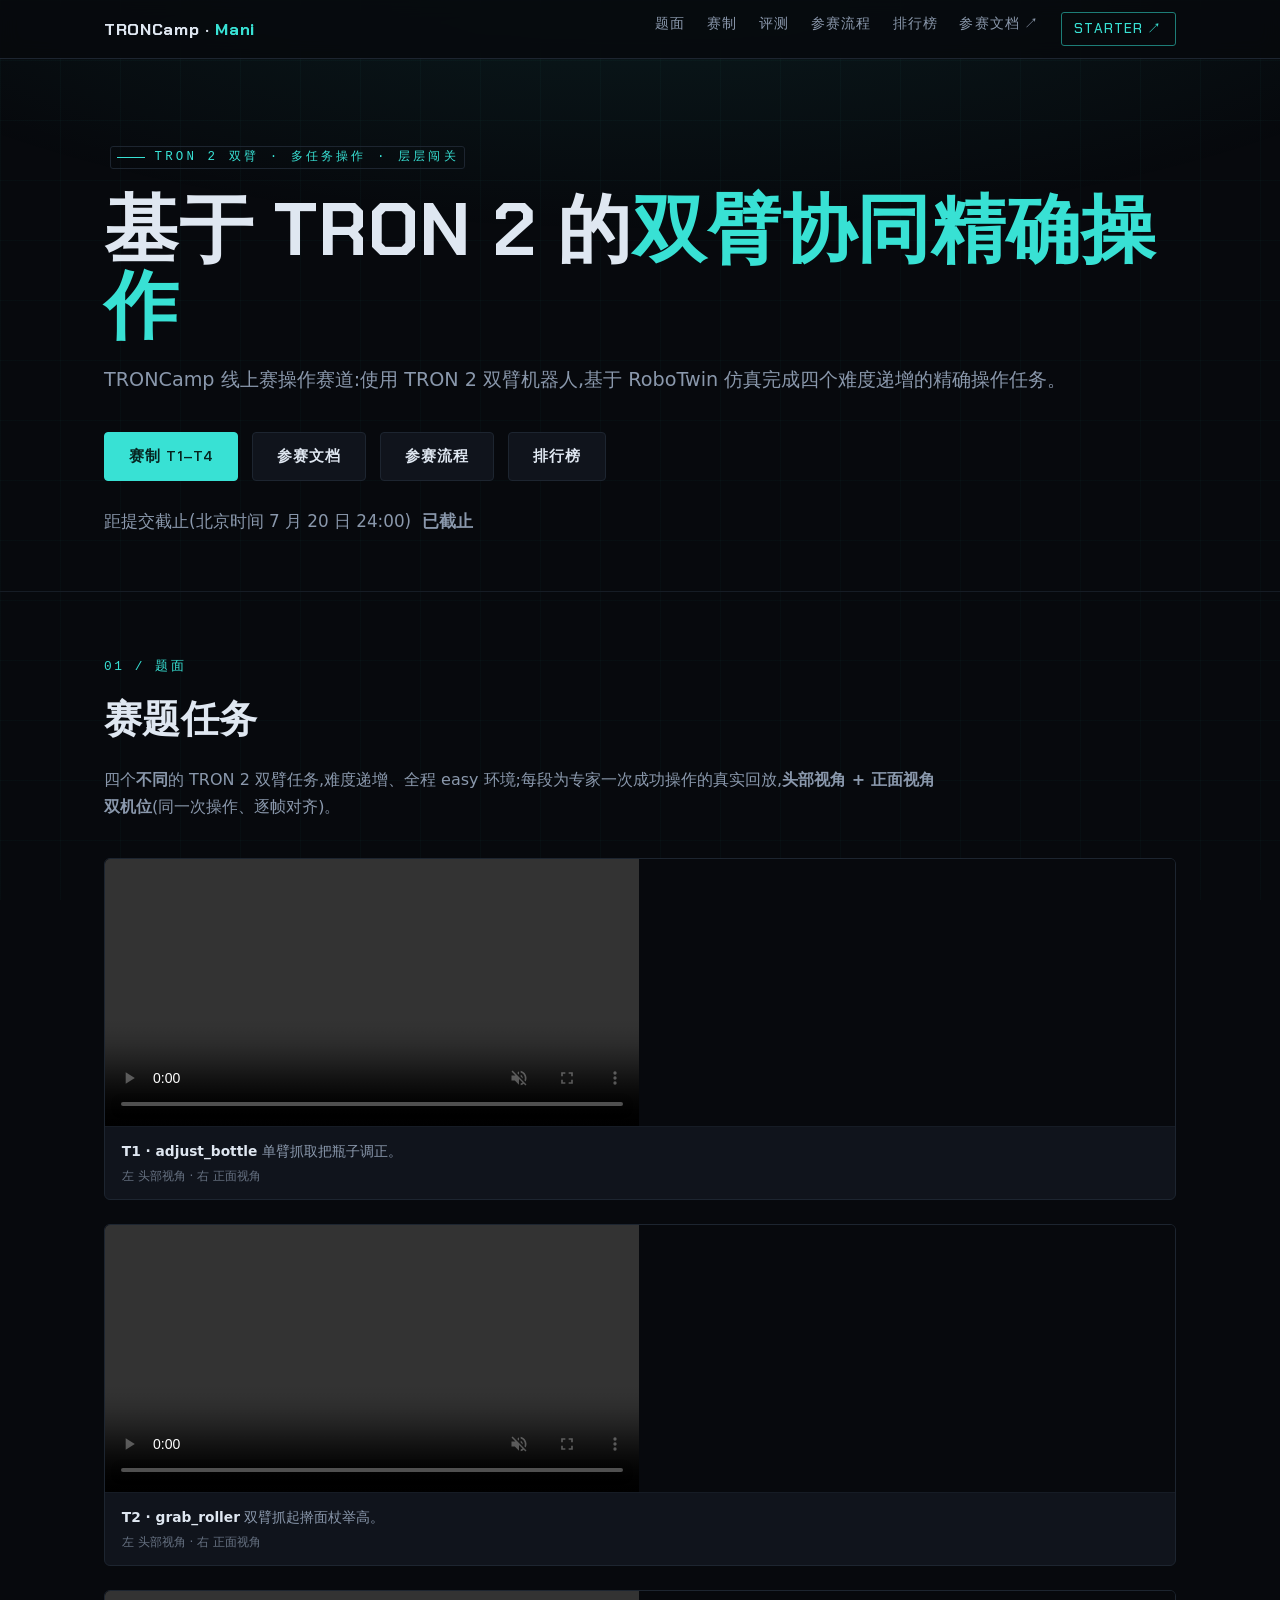
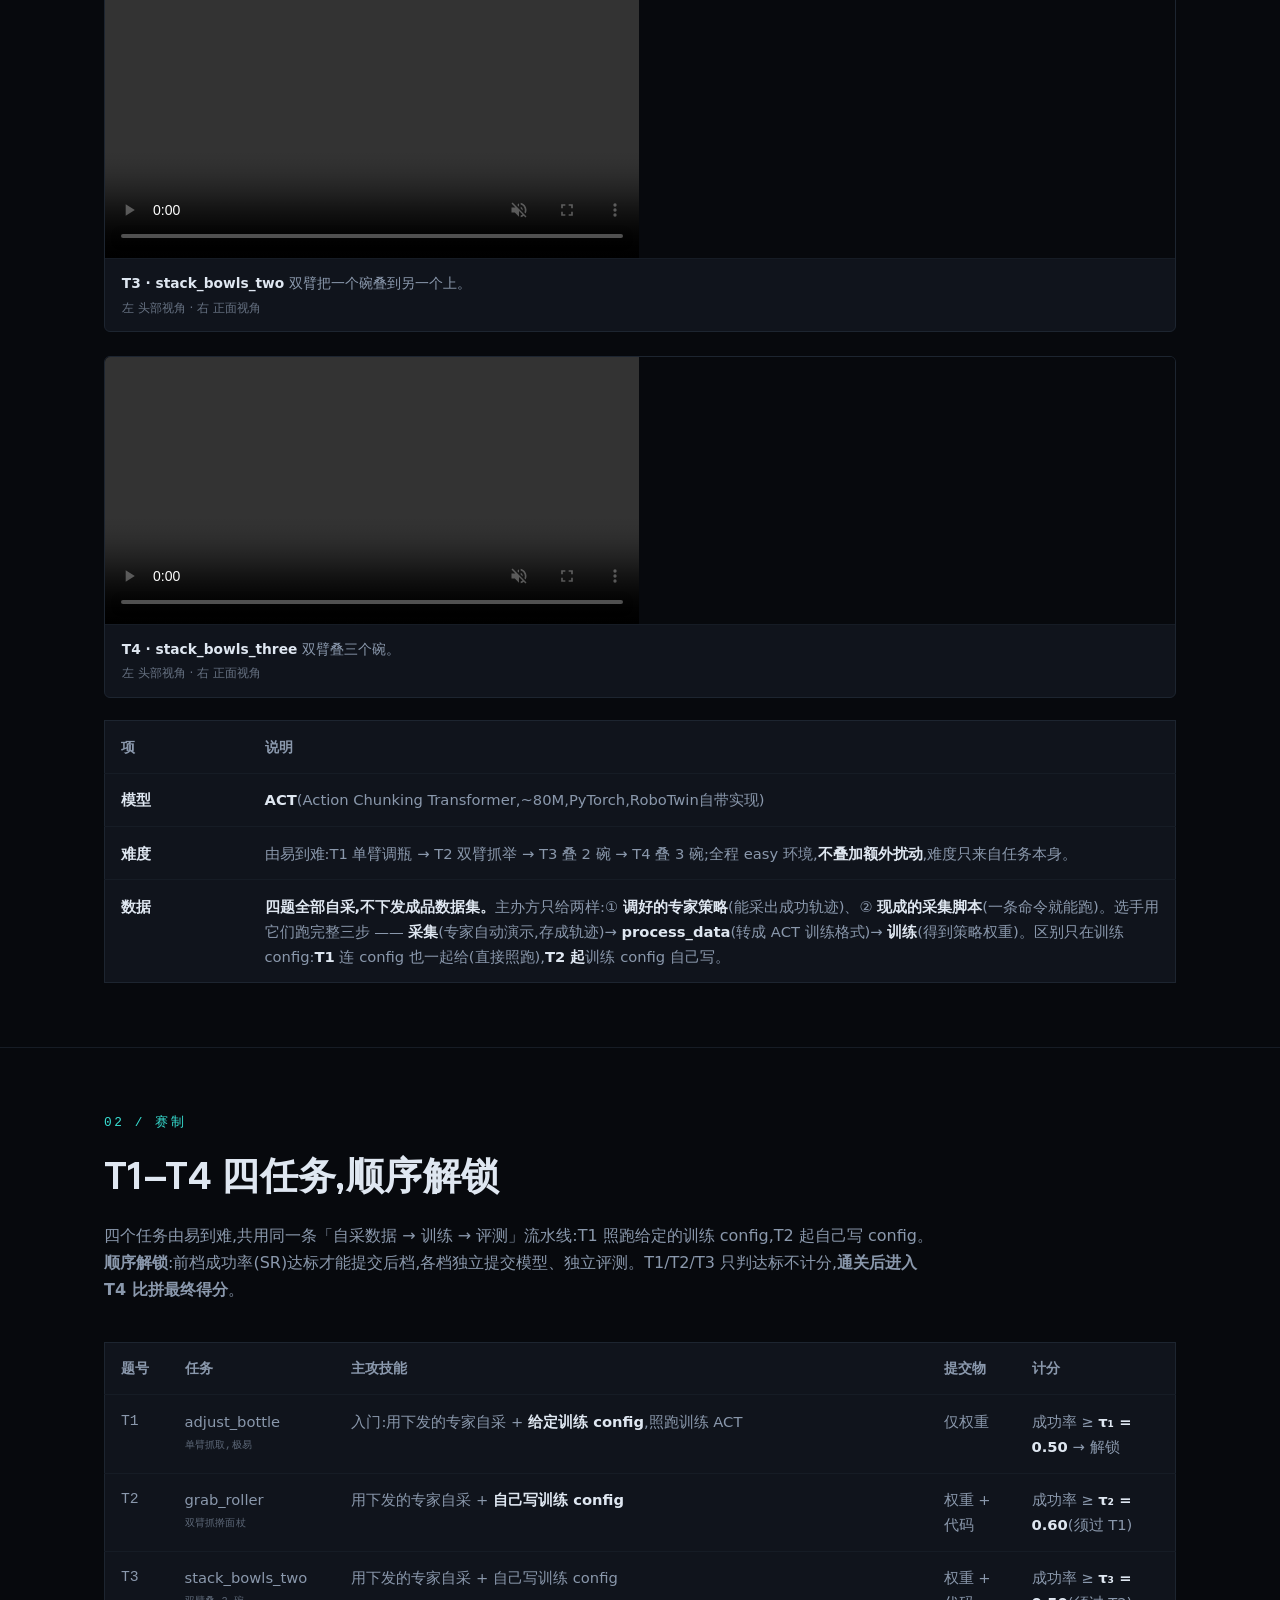
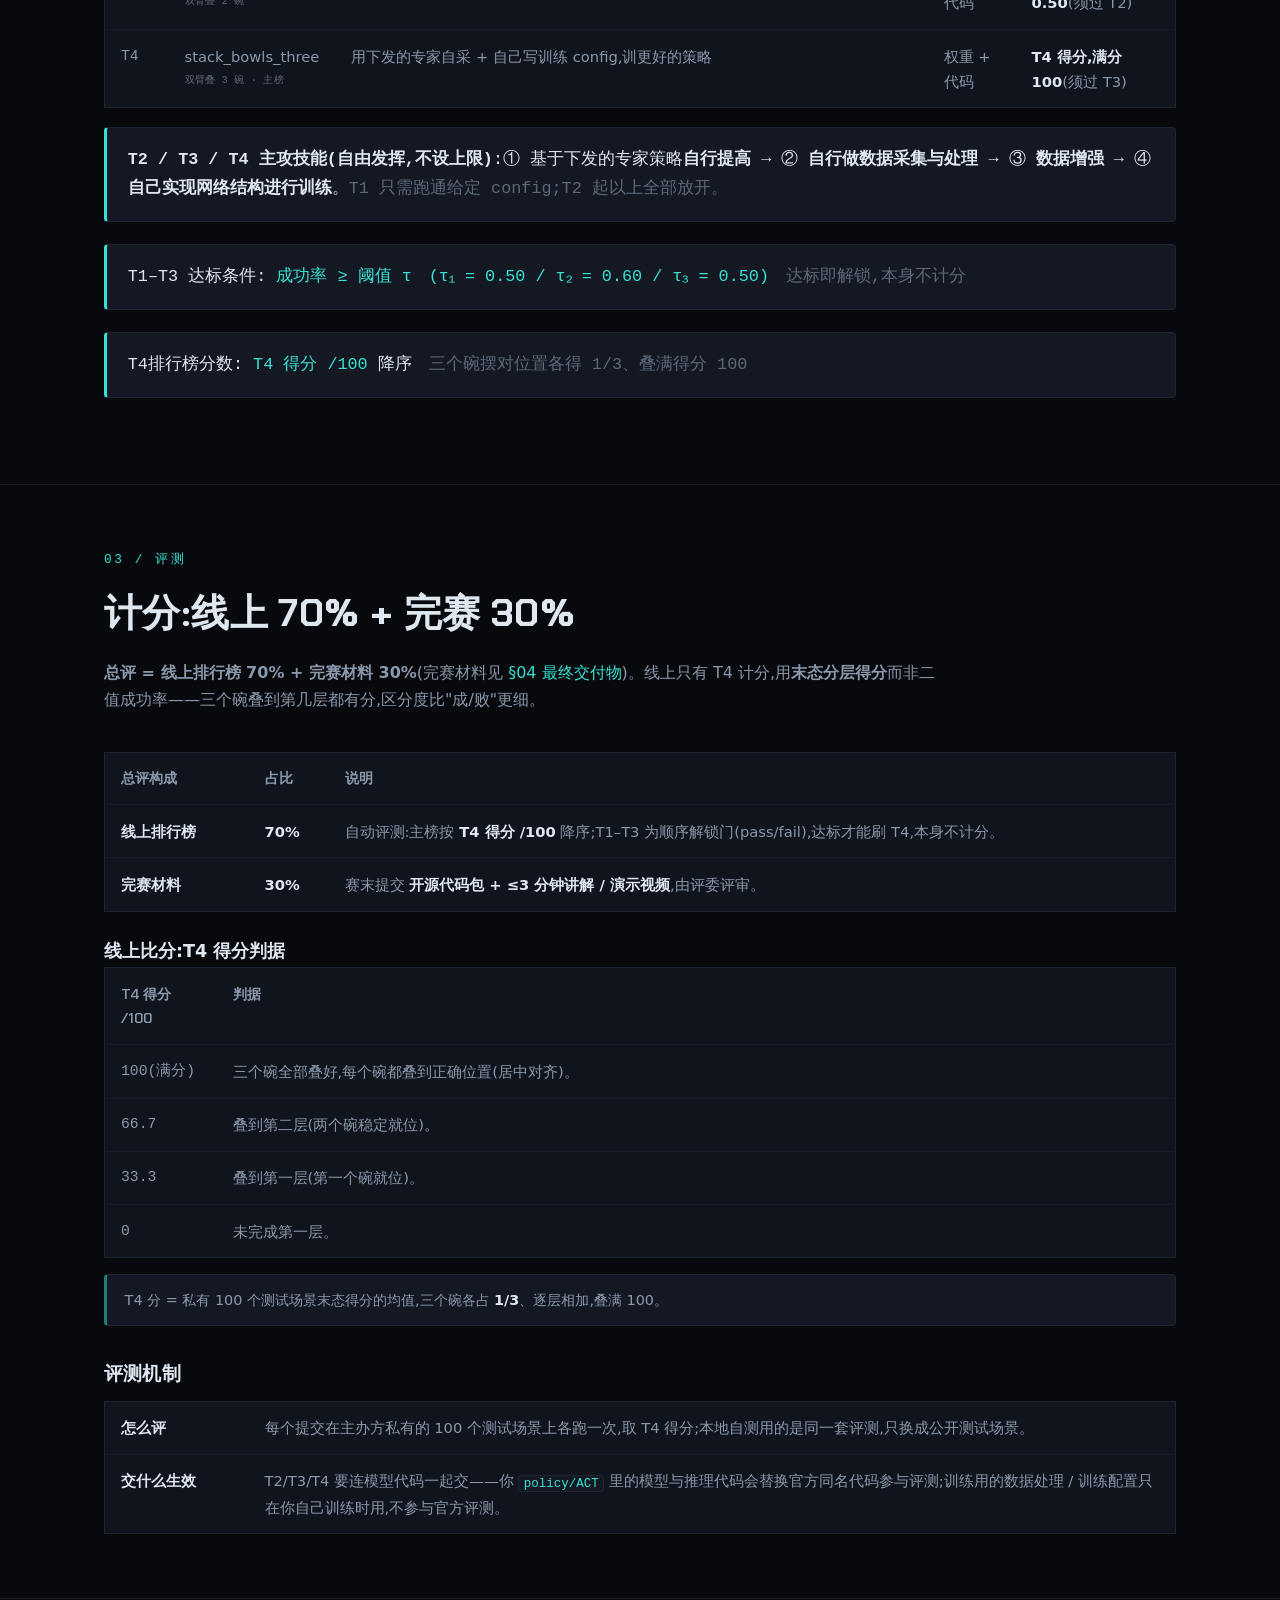
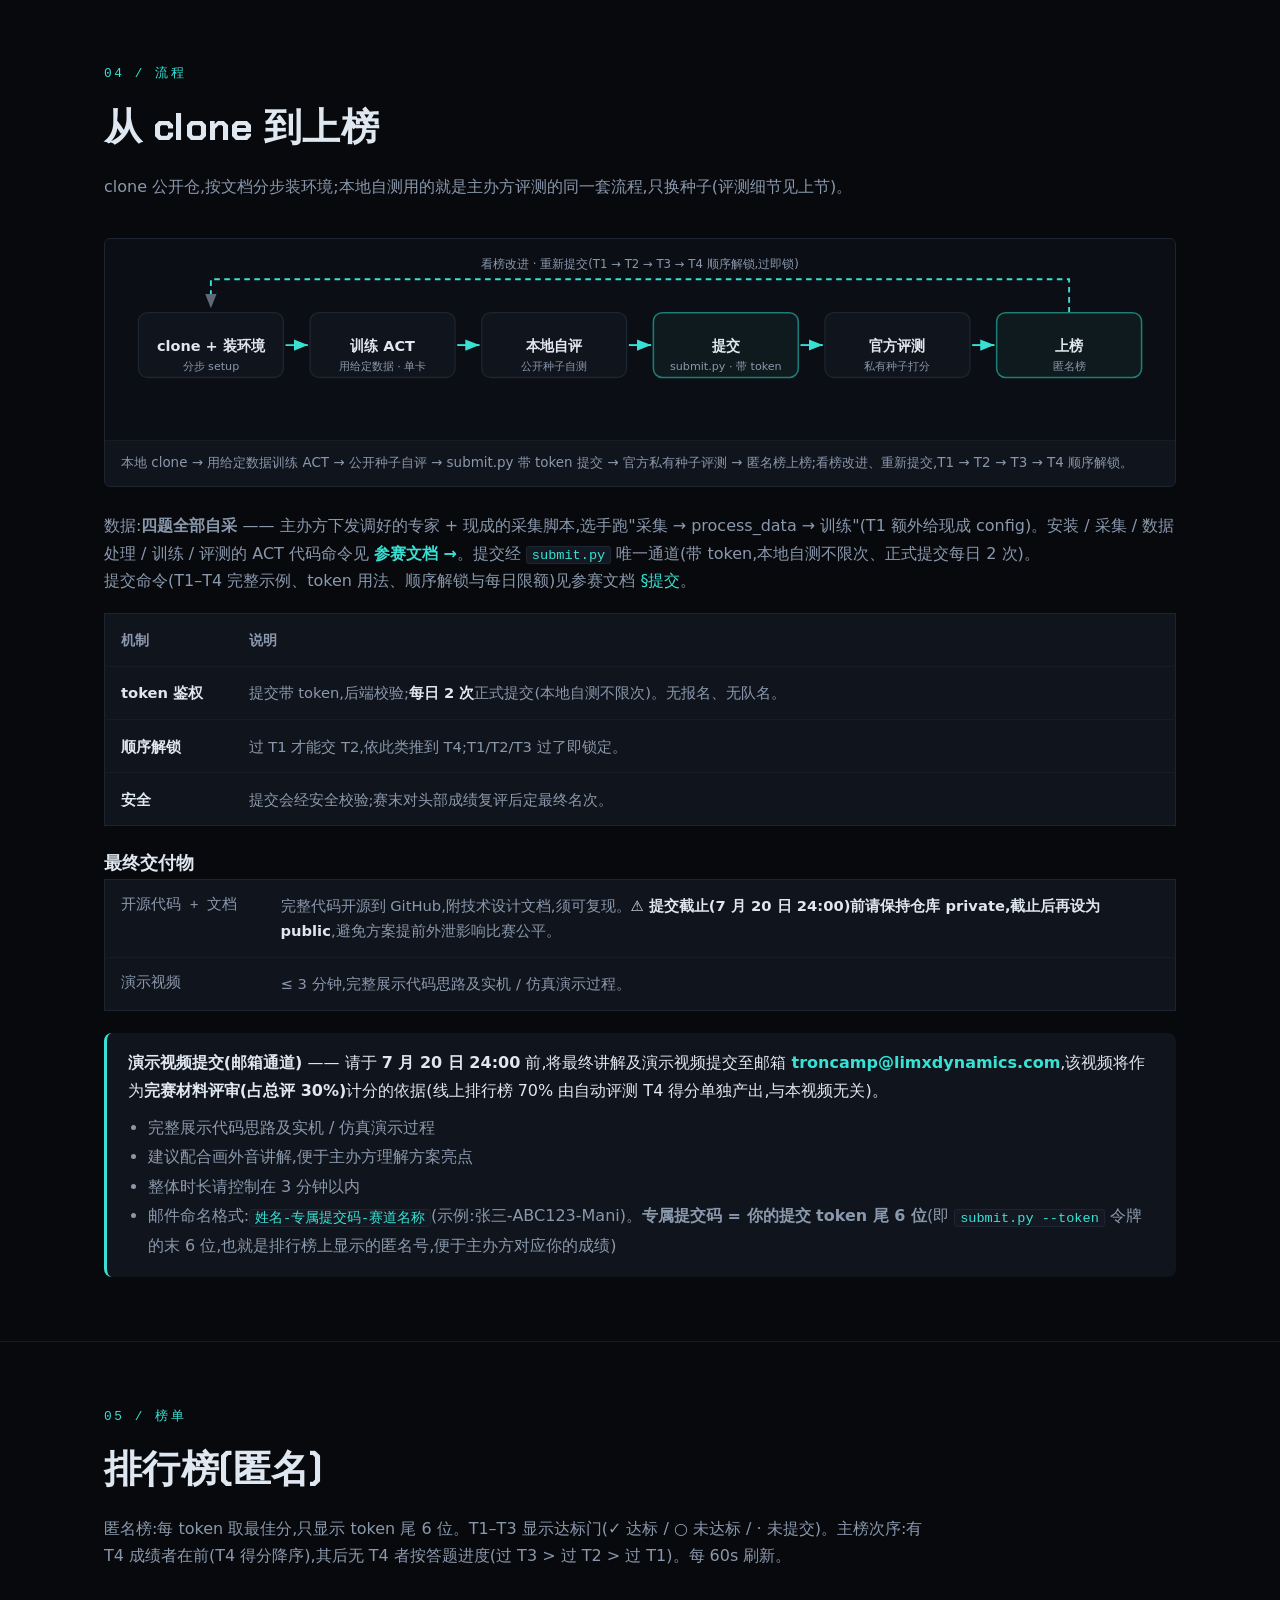
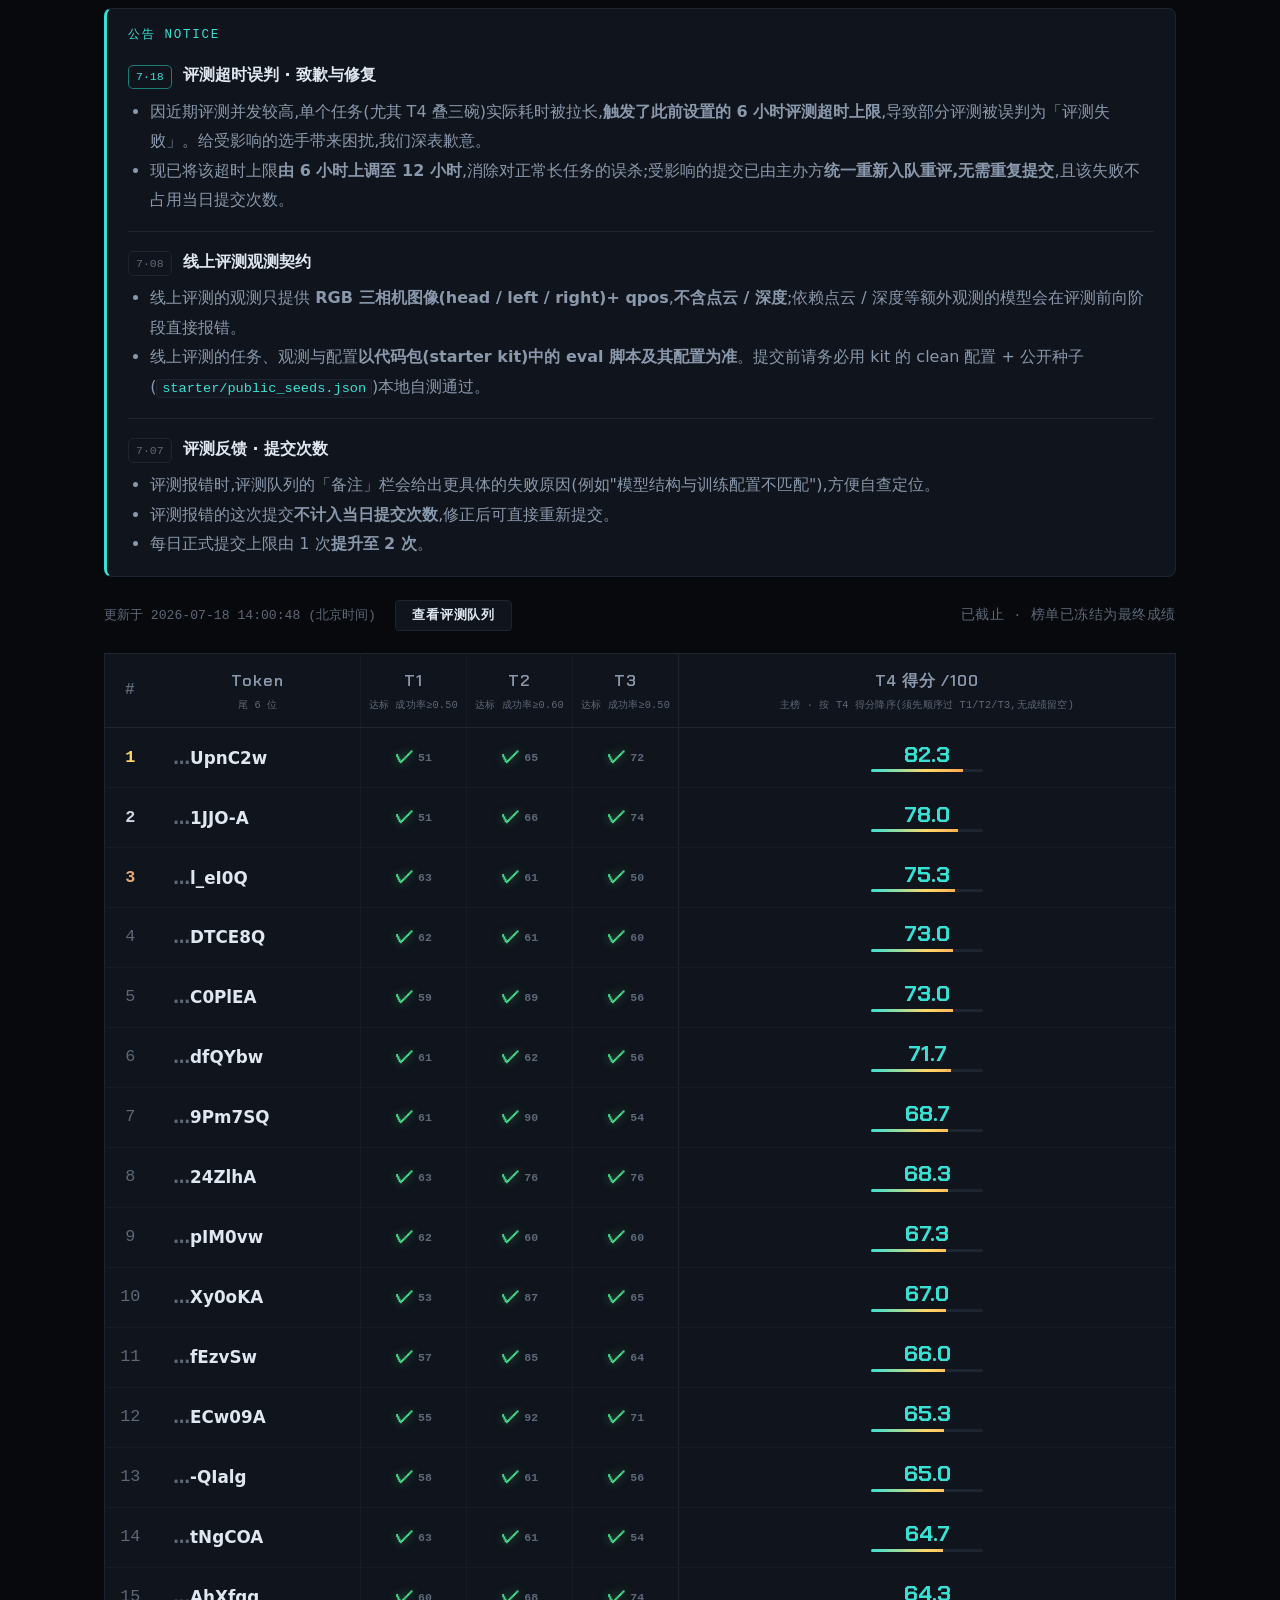
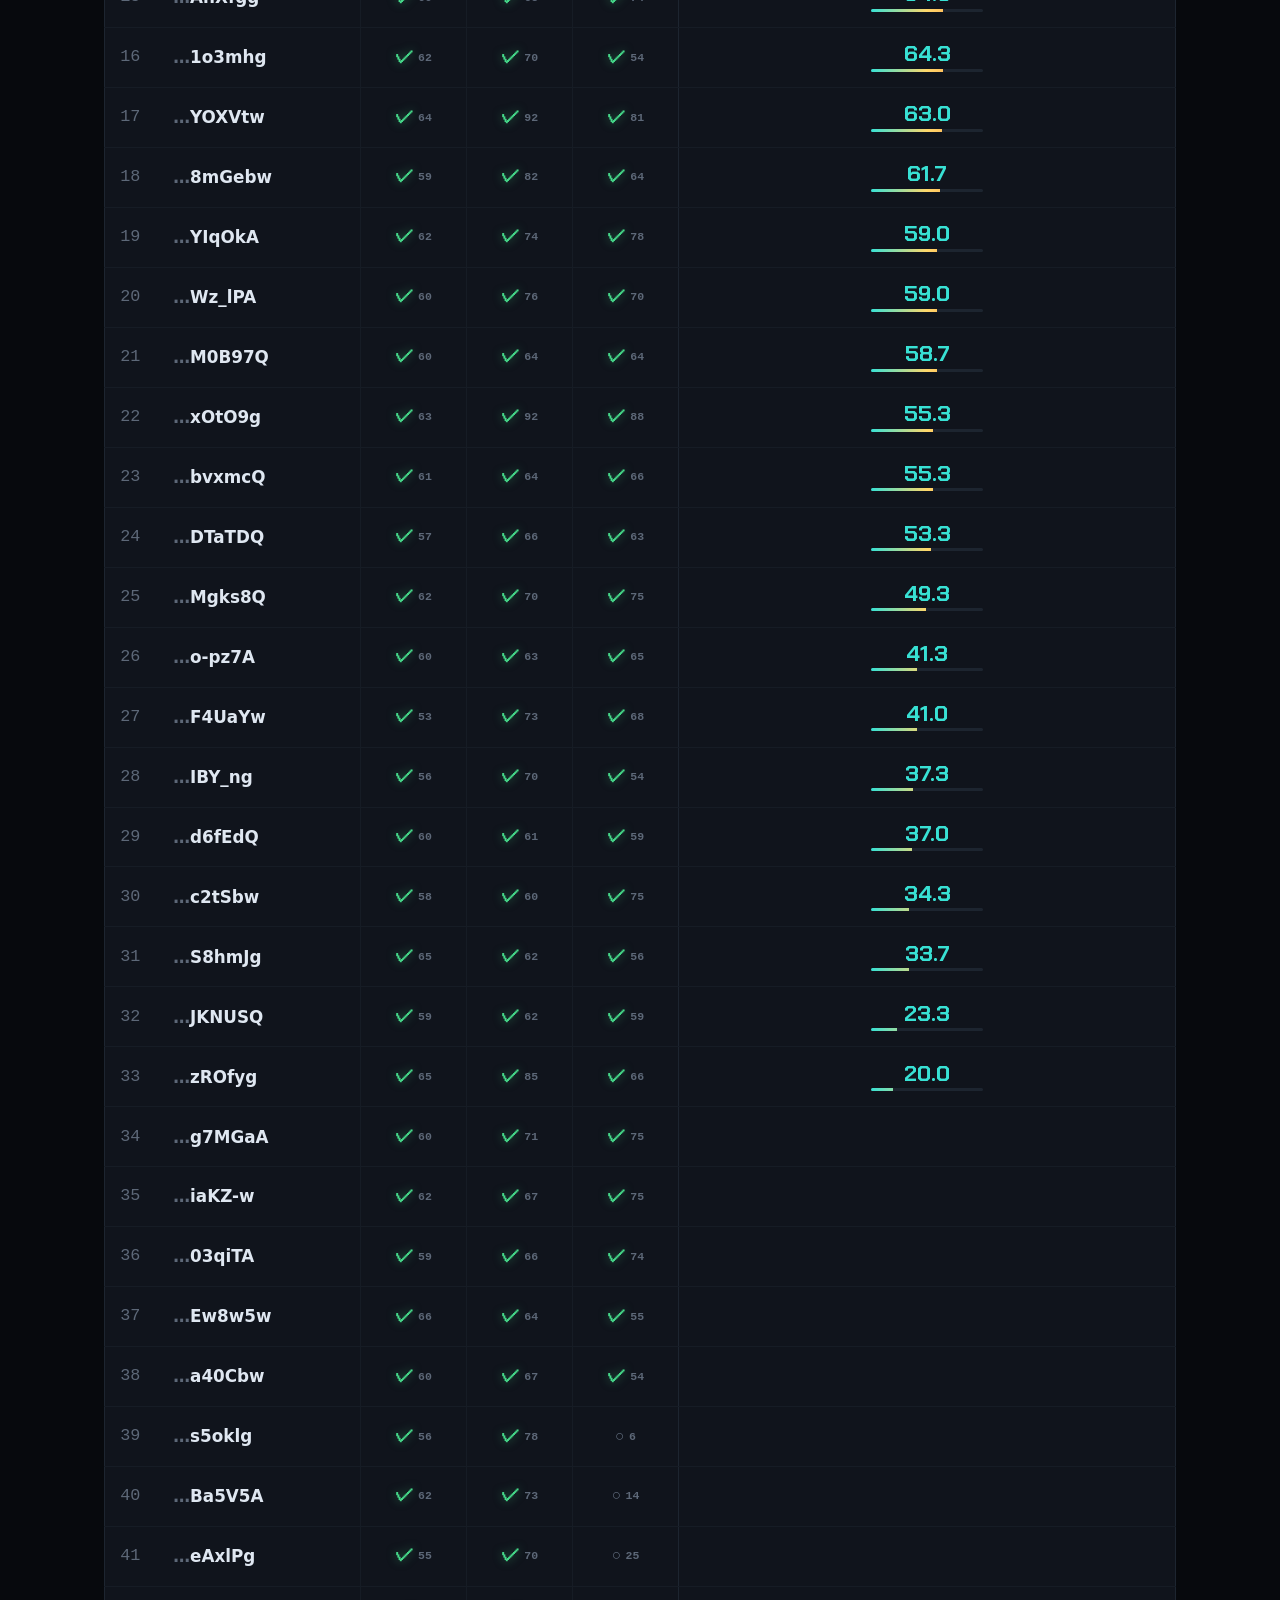
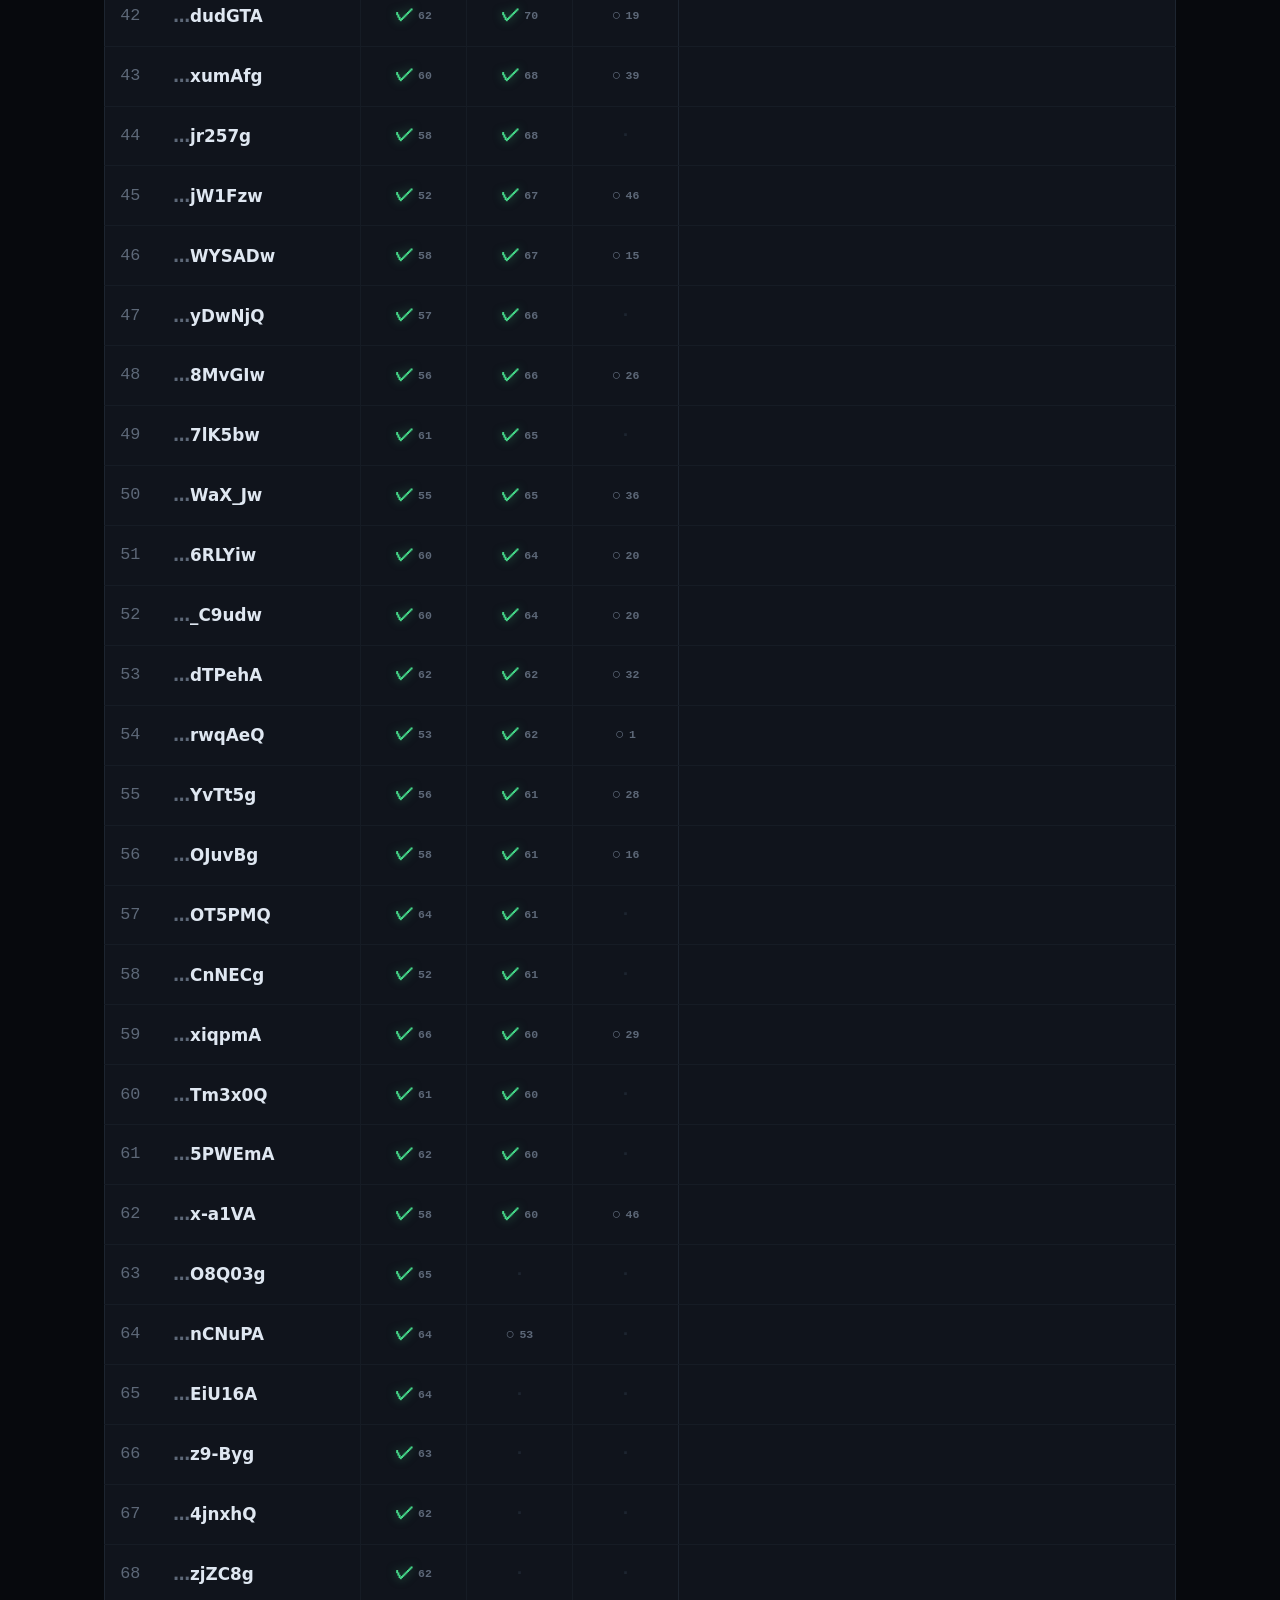
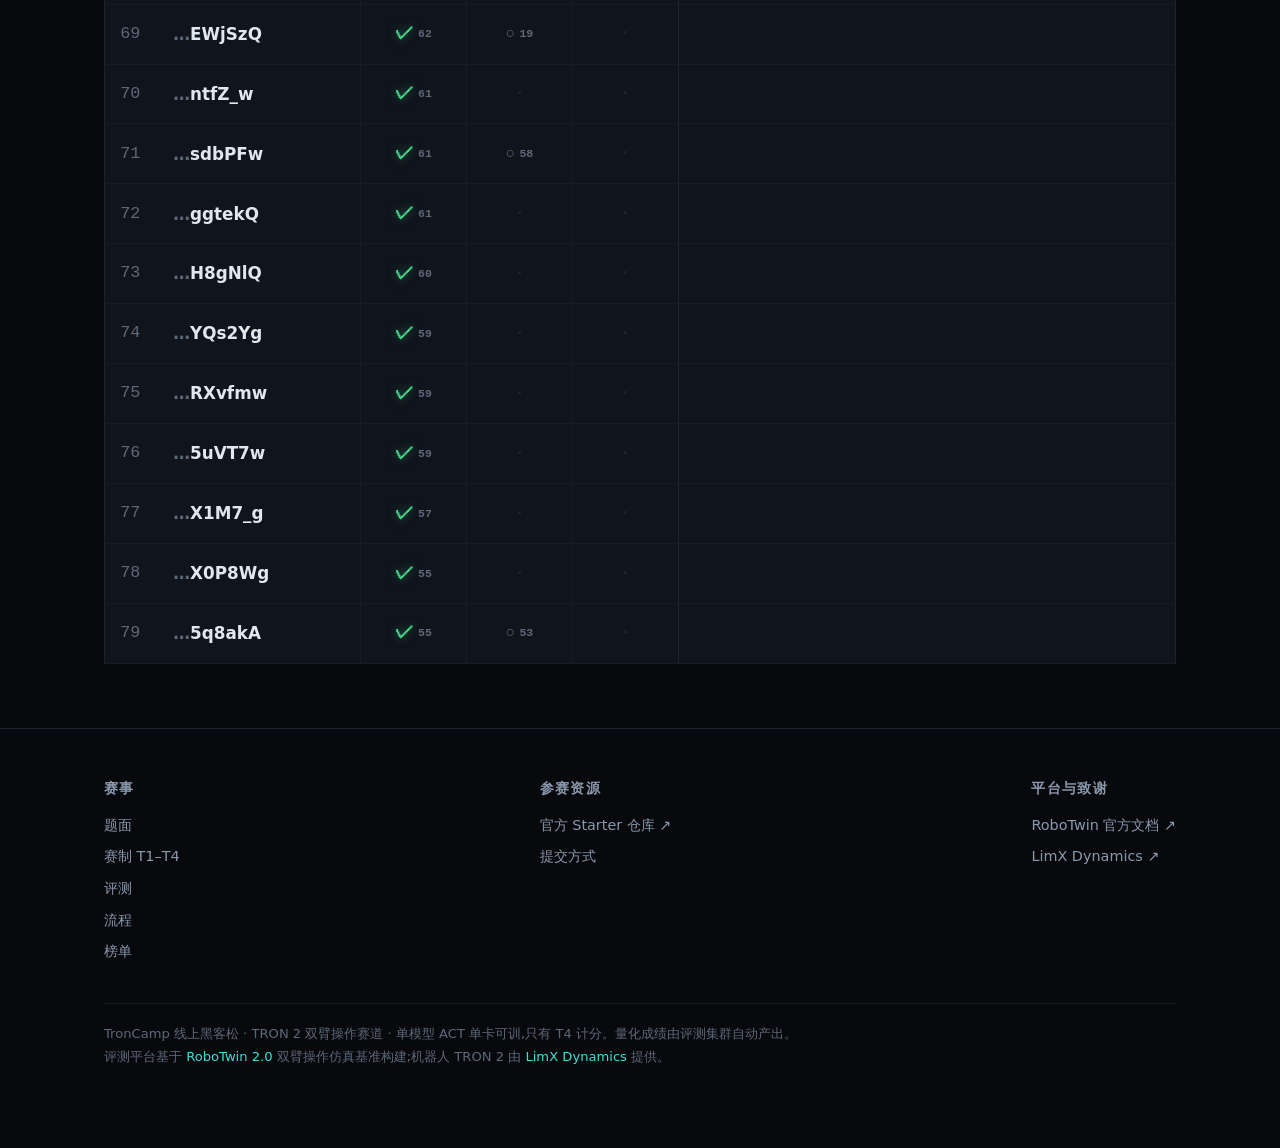
==== commit 0e16e705: "docs(web): 新增 7·18 公告—评测 6h 超时误判致歉与修复 评测并发升高使 T4 等长任务耗时拉长,触发此前 6h 评测超时上限致部分评测被误判为「评测失败」。 公告致歉并说明超时上限" ====
--- a/index.html
+++ b/index.html
@@ -260,7 +260,18 @@
       <p style="margin:0 0 .95rem;font-family:var(--mono);font-size:.78rem;letter-spacing:.14em;color:var(--accent)">公告 NOTICE</p>
 
       <div style="display:flex;gap:.7rem;align-items:baseline;margin:0 0 .45rem">
-        <span style="flex:none;font-family:var(--mono);font-size:.72rem;color:var(--accent);border:1px solid var(--accent-dim);border-radius:5px;padding:.1rem .45rem">7·08</span>
+        <span style="flex:none;font-family:var(--mono);font-size:.72rem;color:var(--accent);border:1px solid var(--accent-dim);border-radius:5px;padding:.1rem .45rem">7·18</span>
+        <span style="font-weight:700">评测超时误判 · 致歉与修复</span>
+      </div>
+      <ul style="margin:0 0 0 .1rem;padding-left:1.3rem;color:var(--muted);line-height:1.85">
+        <li>因近期评测并发较高,单个任务(尤其 T4 叠三碗)实际耗时被拉长,<b>触发了此前设置的 6 小时评测超时上限</b>,导致部分评测被误判为「评测失败」。给受影响的选手带来困扰,我们深表歉意。</li>
+        <li>现已将该超时上限<b>由 6 小时上调至 12 小时</b>,消除对正常长任务的误杀;受影响的提交已由主办方<b>统一重新入队重评,无需重复提交</b>,且该失败不占用当日提交次数。</li>
+      </ul>
+
+      <hr style="border:0;border-top:1px solid var(--line);margin:1rem 0">
+
+      <div style="display:flex;gap:.7rem;align-items:baseline;margin:0 0 .45rem">
+        <span style="flex:none;font-family:var(--mono);font-size:.72rem;color:var(--dim);border:1px solid var(--line);border-radius:5px;padding:.1rem .45rem">7·08</span>
         <span style="font-weight:700">线上评测观测契约</span>
       </div>
       <ul style="margin:0 0 0 .1rem;padding-left:1.3rem;color:var(--muted);line-height:1.85">
--- a/style.css
+++ b/style.css
@@ -267,8 +267,7 @@
 .t3num { font-family: var(--display); font-size: 1.4rem; font-weight: 700; color: var(--accent); line-height: 1; }
 .t3sub { font-family: var(--mono); font-size: 0.66rem; color: var(--dim); }
 .t3bar { display: block; width: 100%; height: 3px; background: var(--line); border-radius: 2px; overflow: hidden; }
-.t3bar i { display: block; height: 100%; background: linear-gradient(90deg, var(--accent-dim), var(--accent)); }
-table.board-strip tbody tr.top1 .t3bar i { background: linear-gradient(90deg, var(--accent), #ffd76a); }
+.t3bar i { display: block; height: 100%; background: linear-gradient(90deg, var(--accent), #ffd76a, #ff8c42); background-repeat: no-repeat; }
 
 #empty, .locked { text-align: center; color: var(--dim); padding: 4rem 0; font-size: 1.3rem; letter-spacing: 0.12em; }
 .locked .big { display: block; color: var(--accent); font-family: var(--display); font-size: clamp(2rem, 5vw, 3rem); font-weight: 700; margin-bottom: 1rem; letter-spacing: 0.2em; }
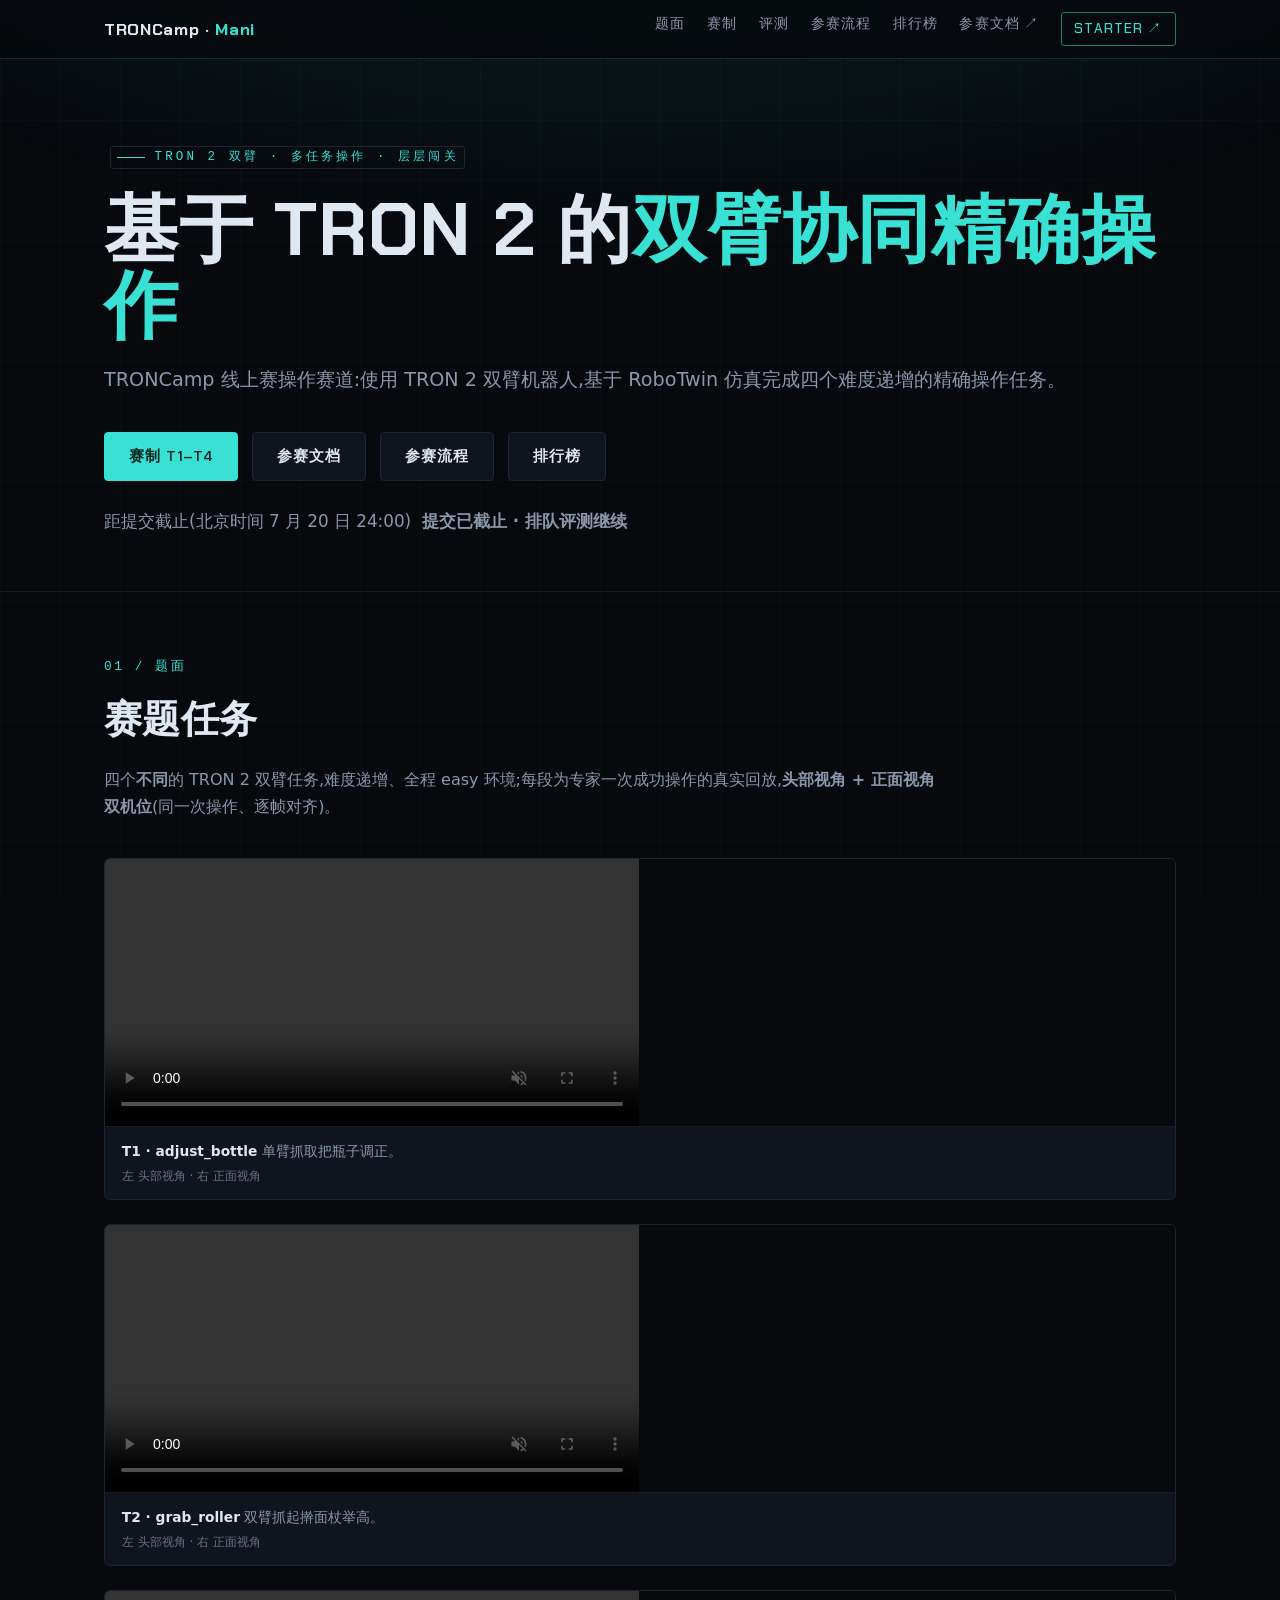
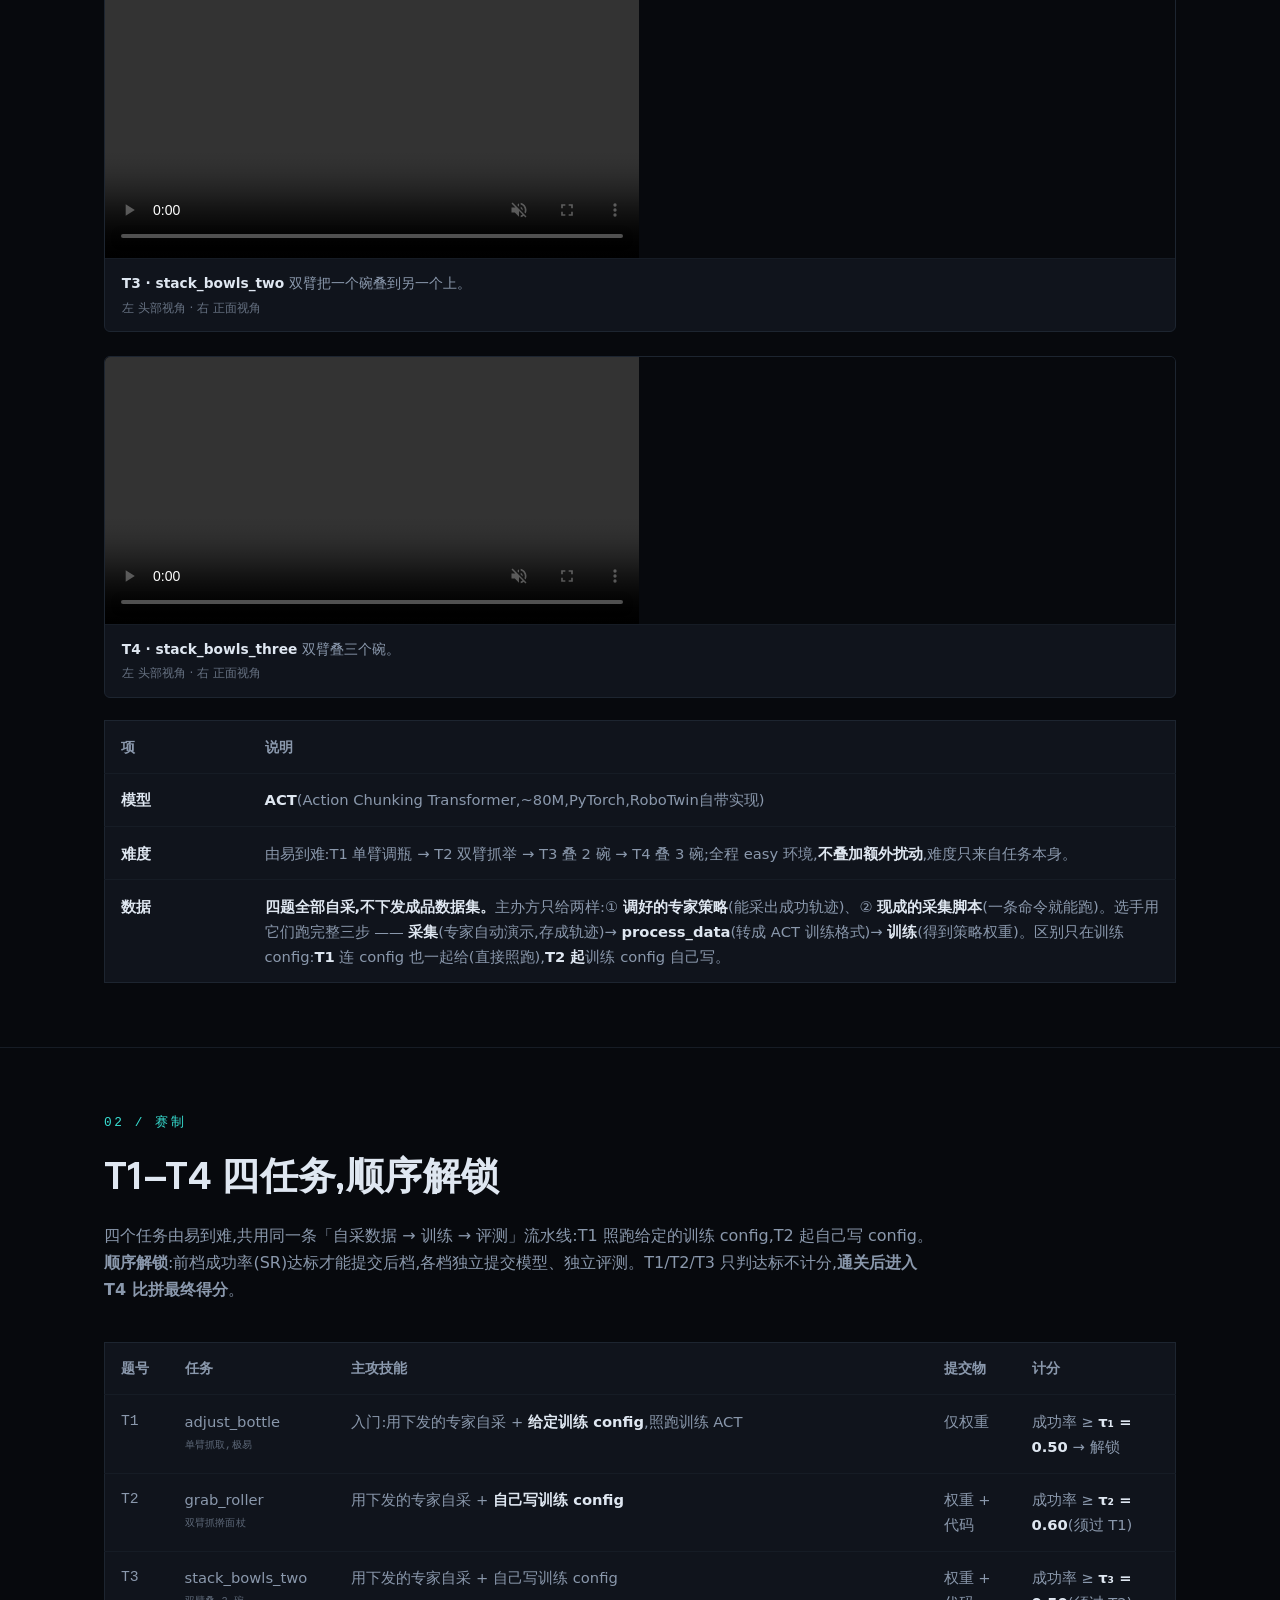
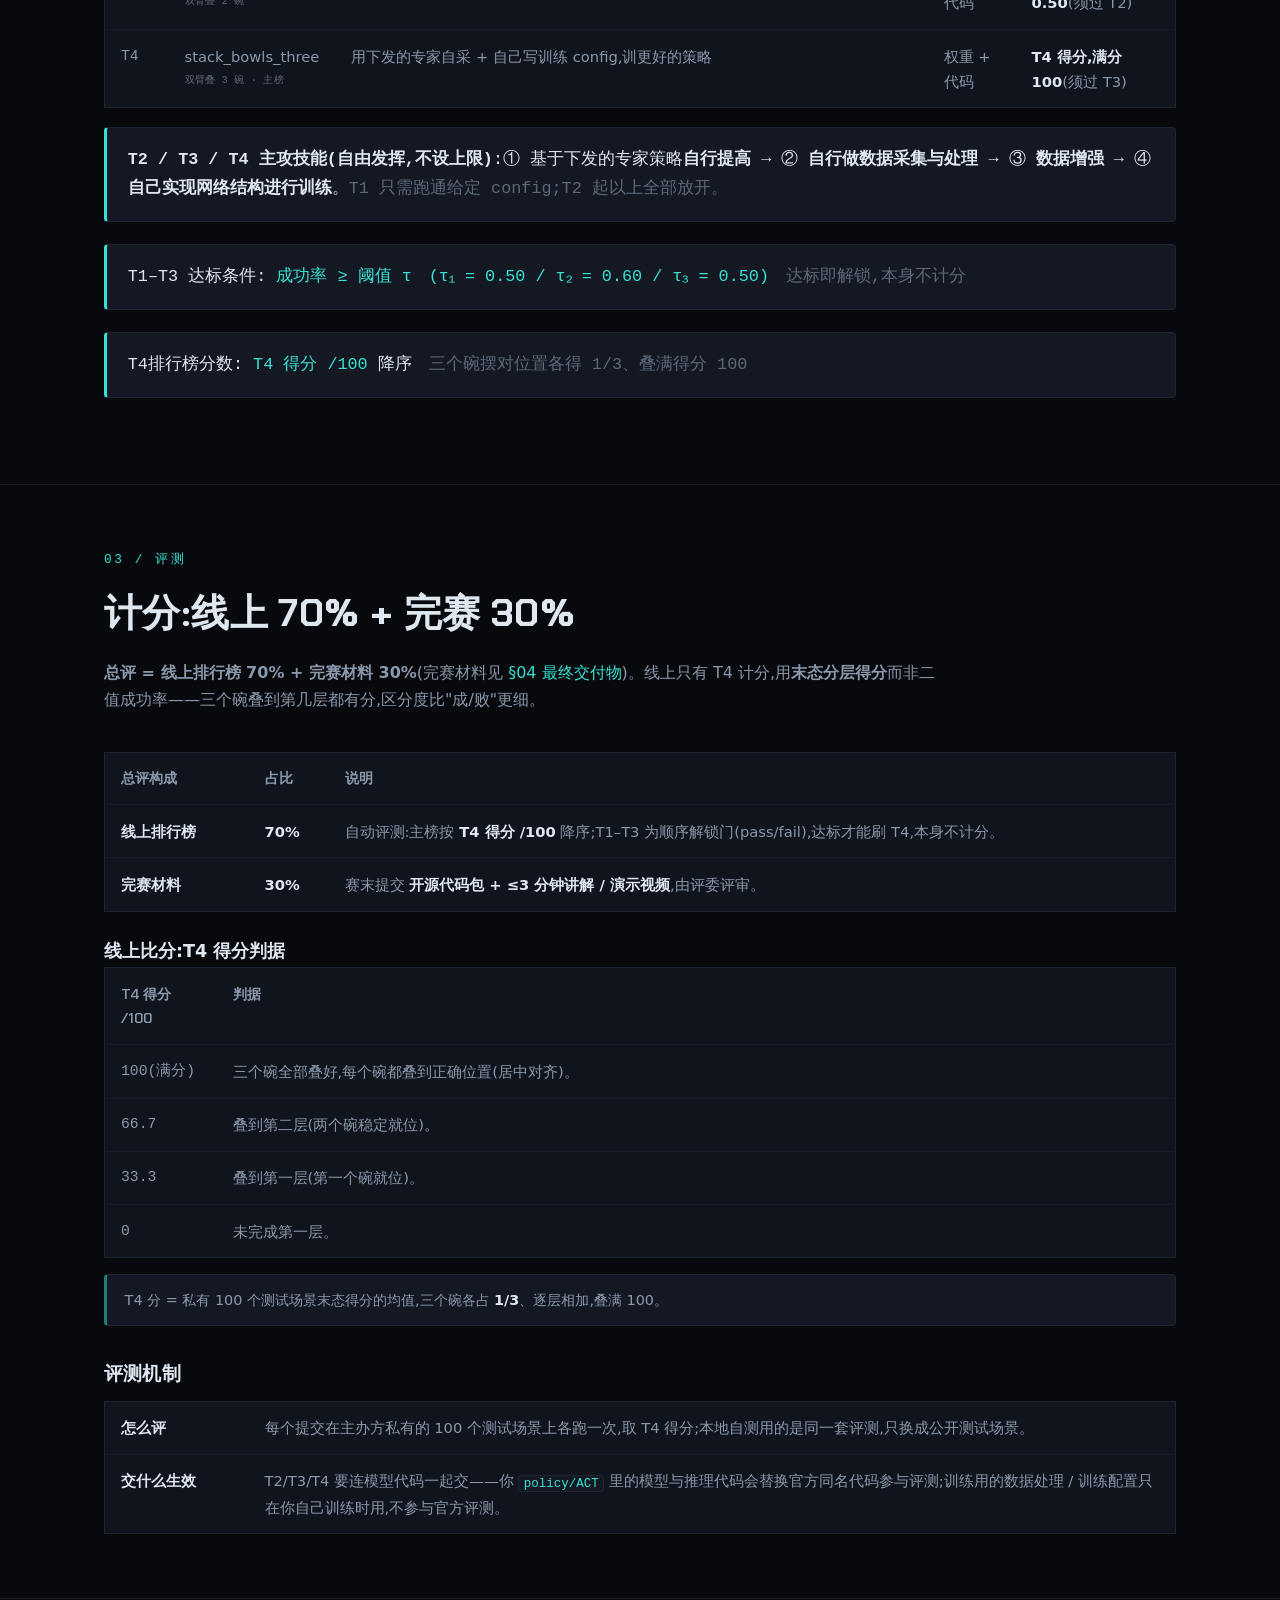
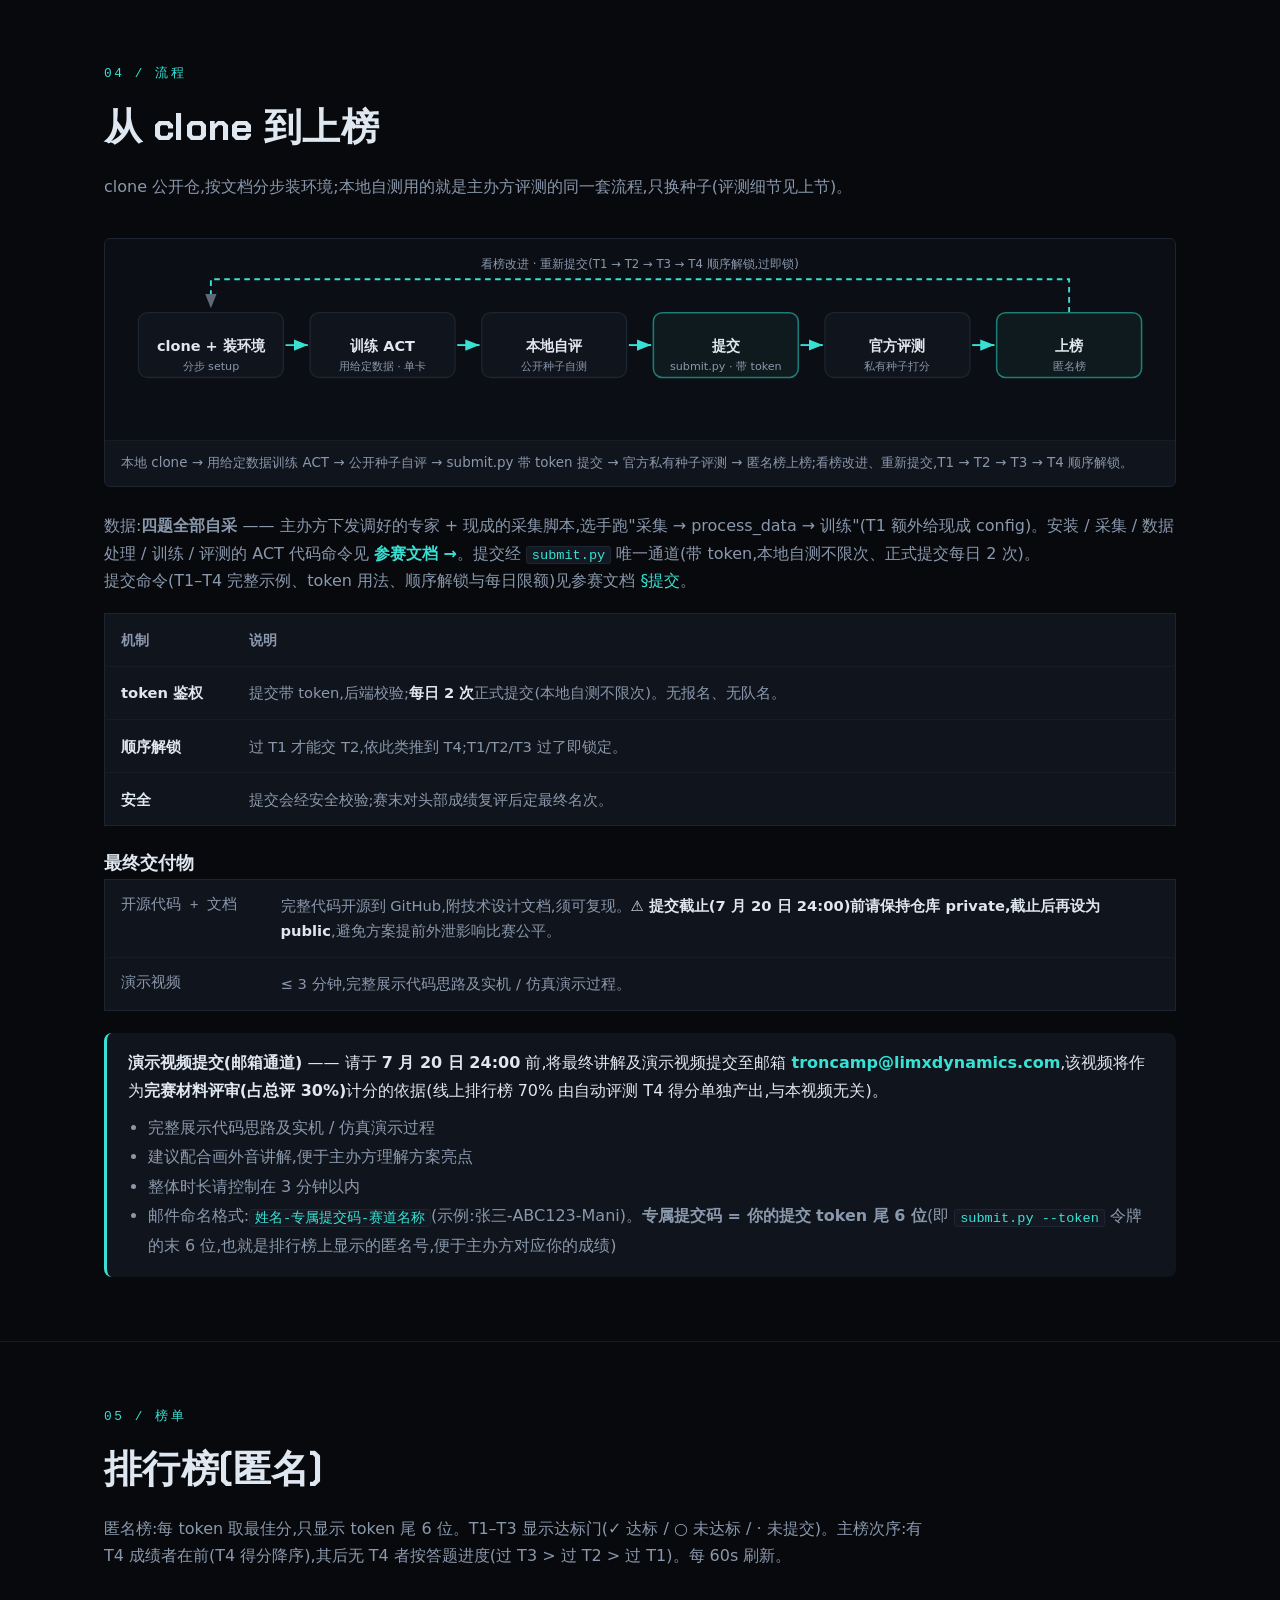
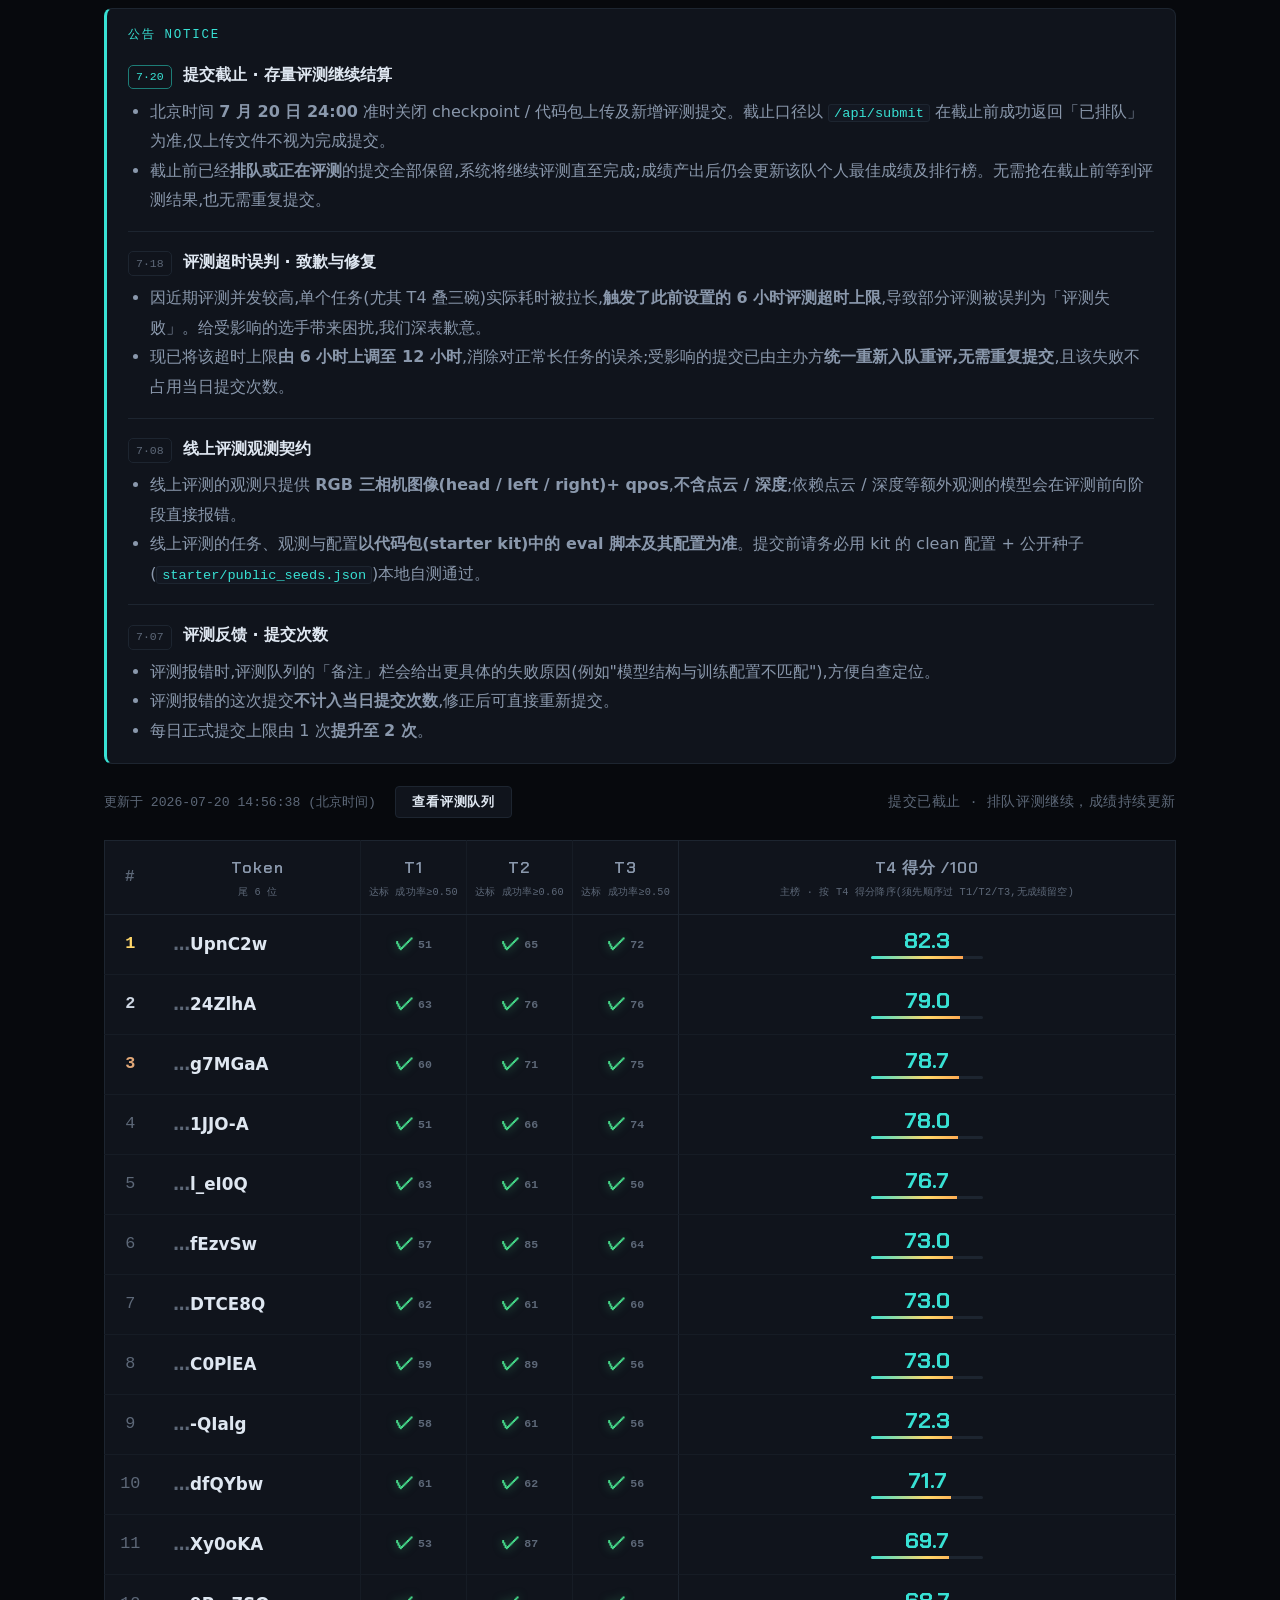
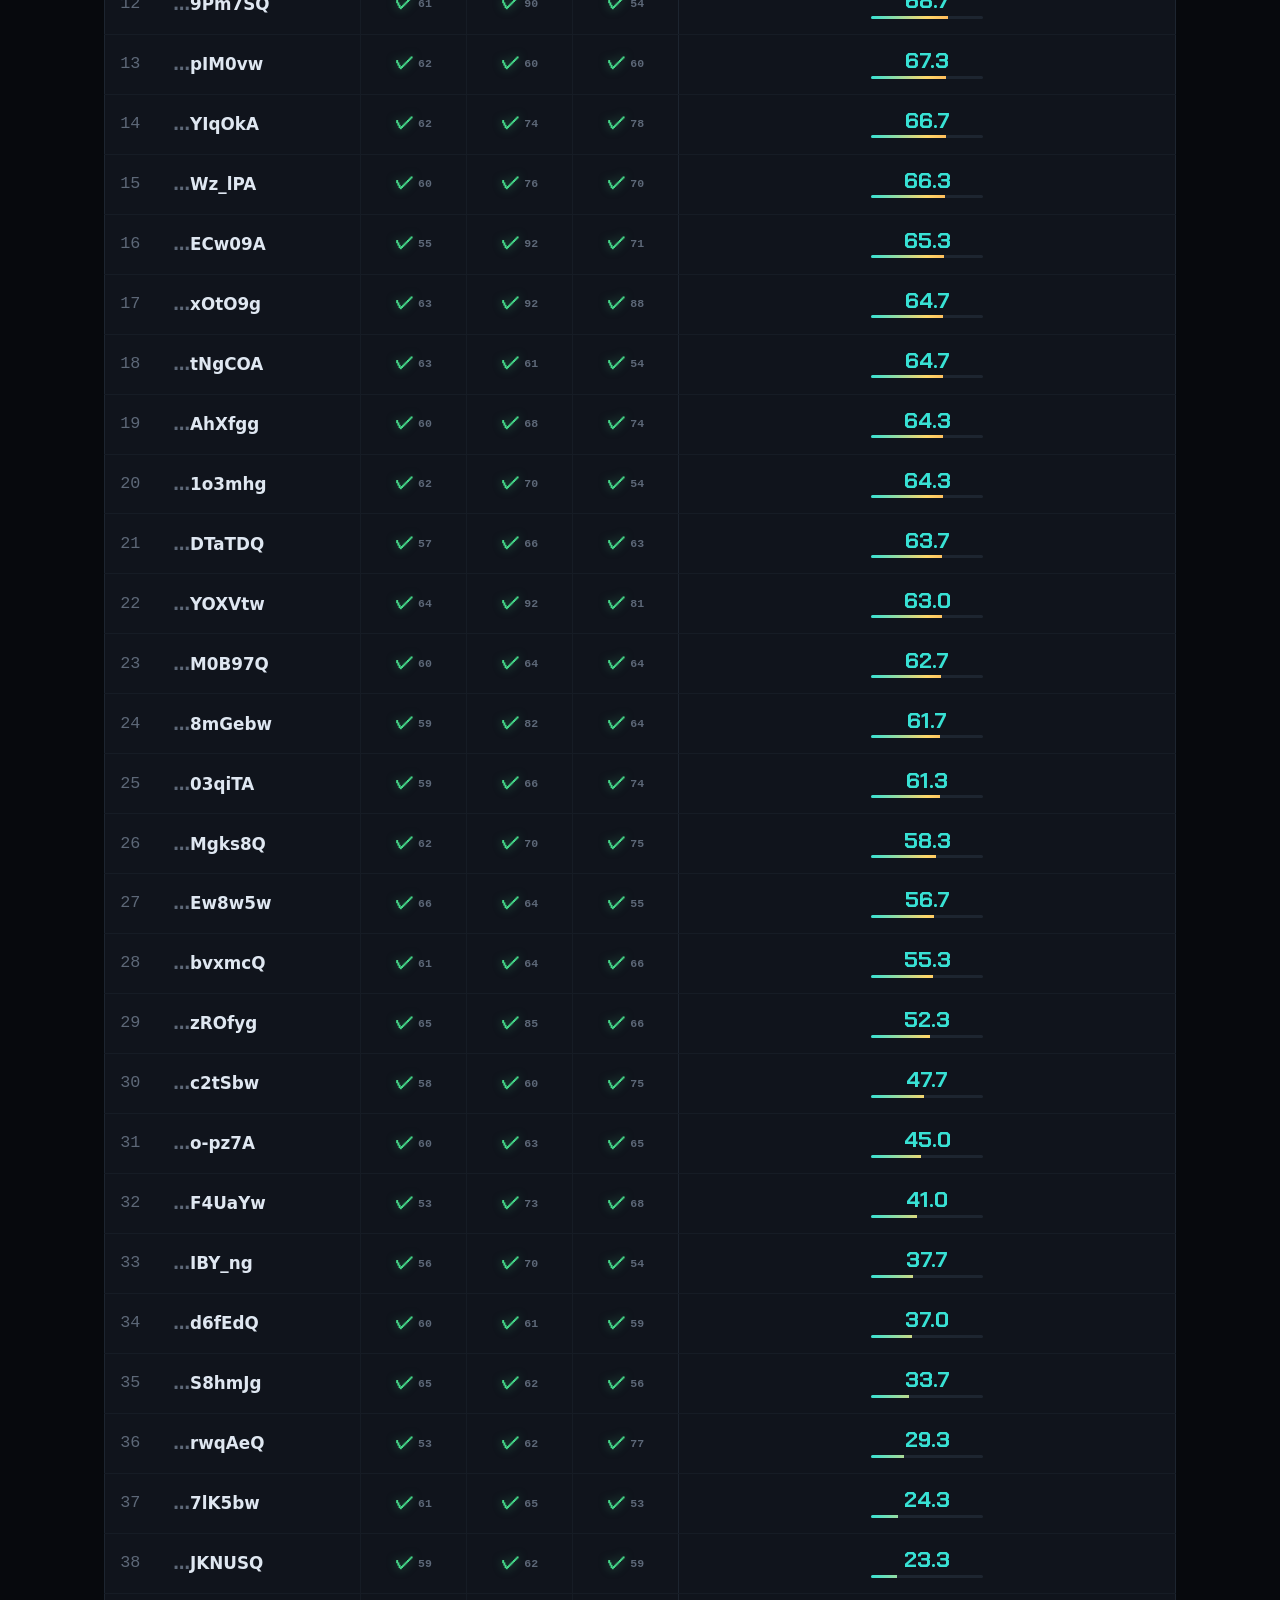
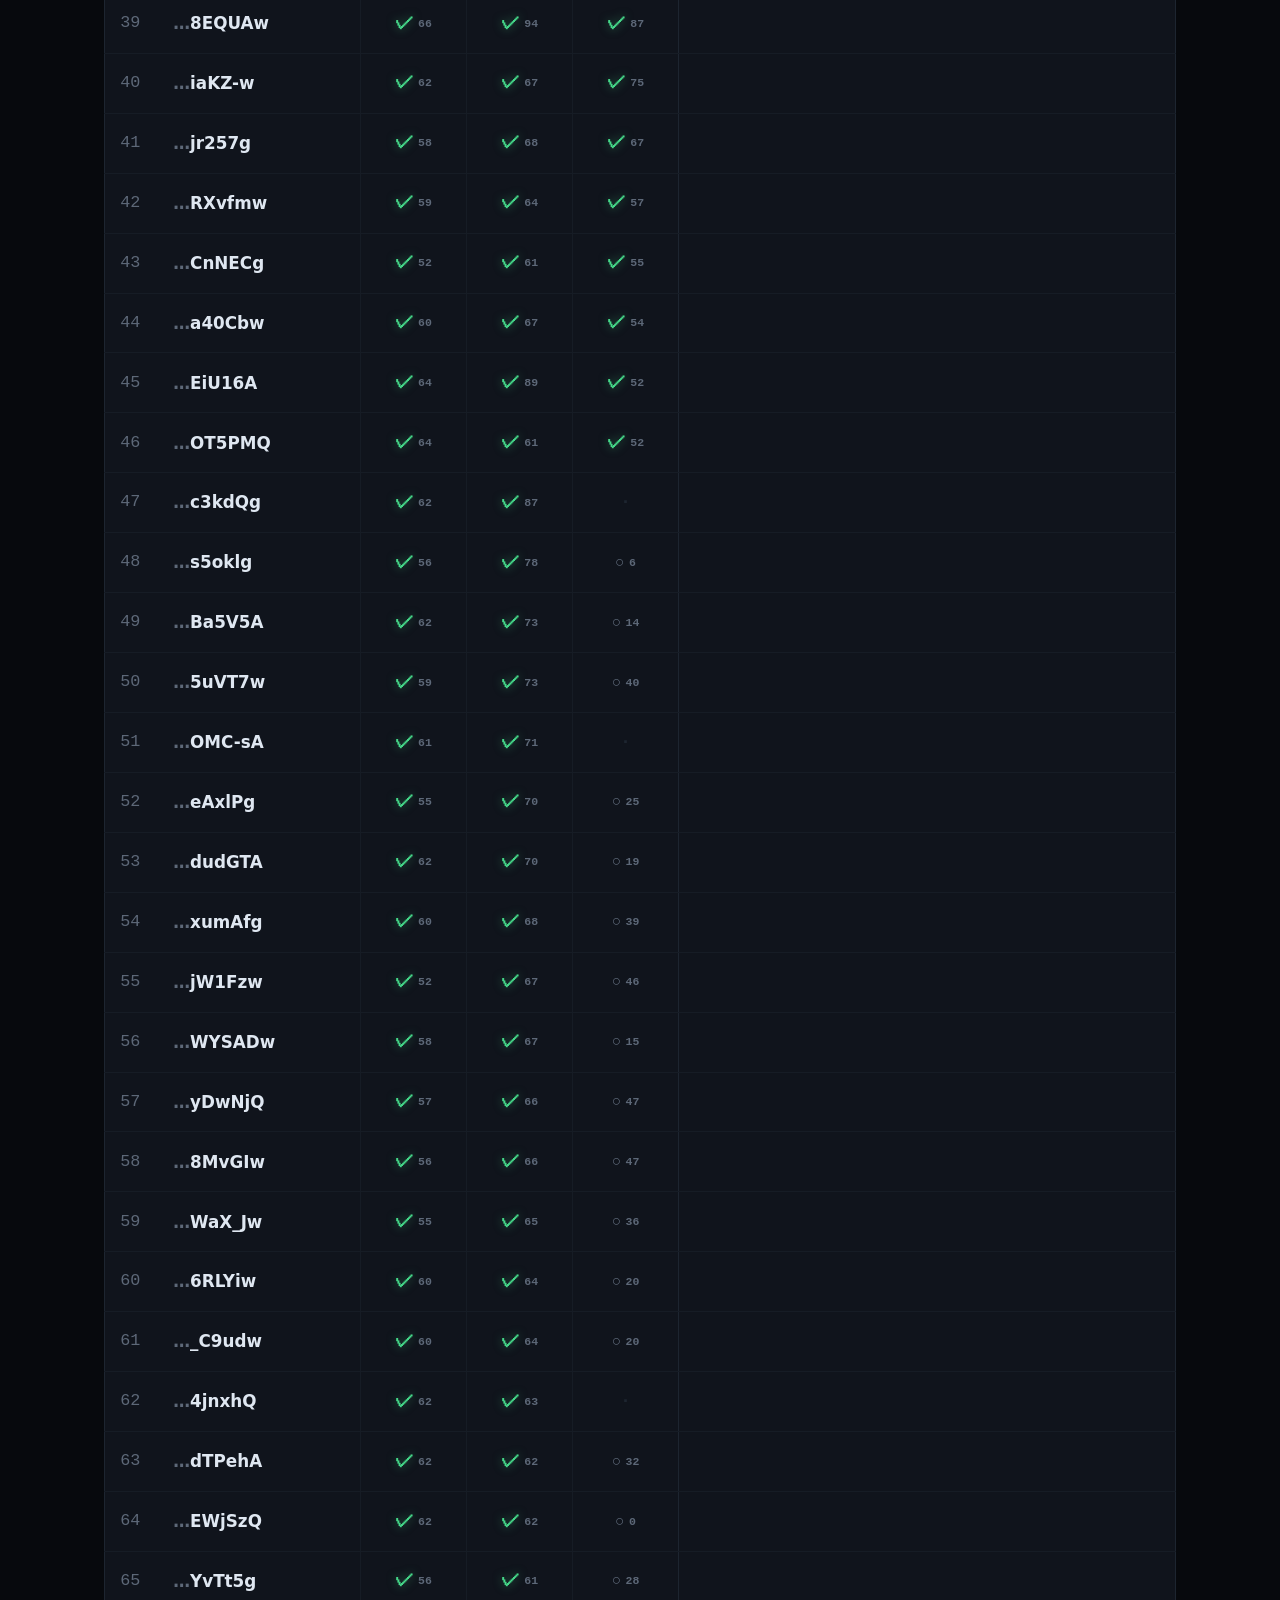
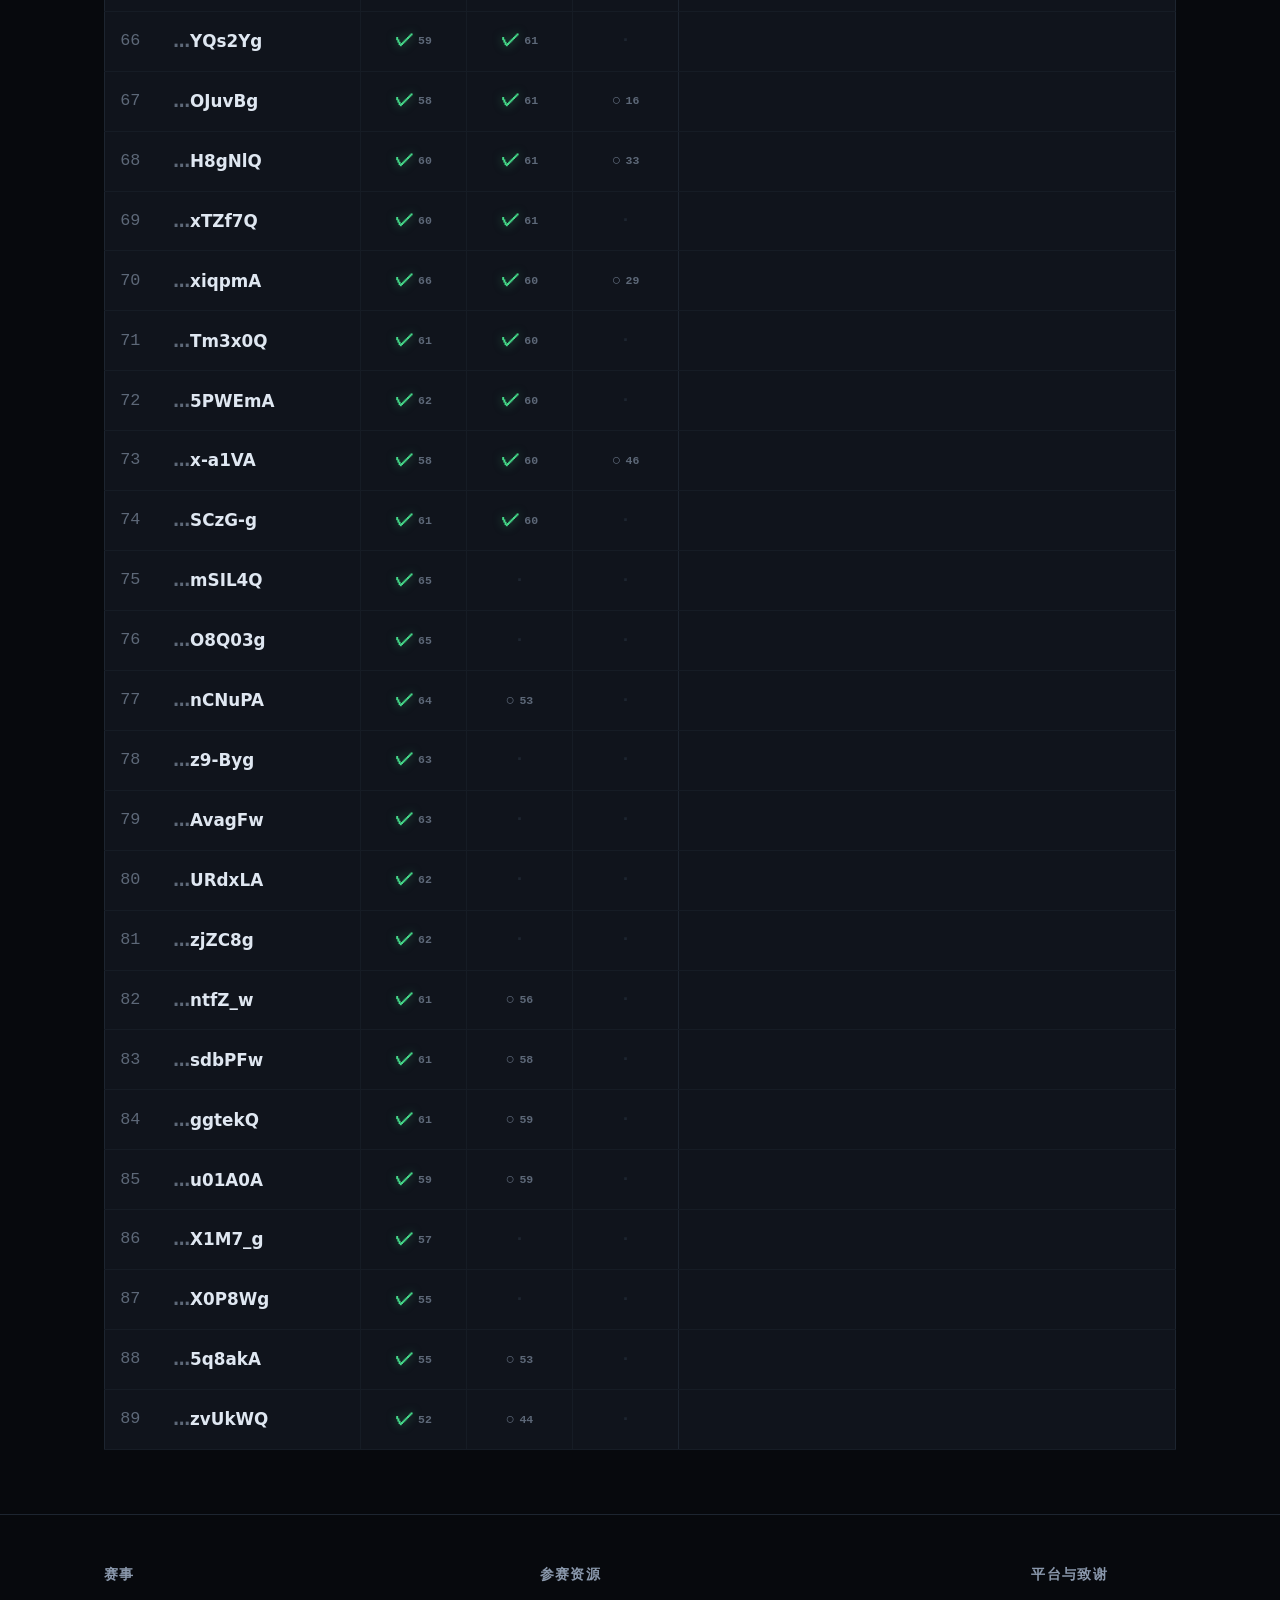
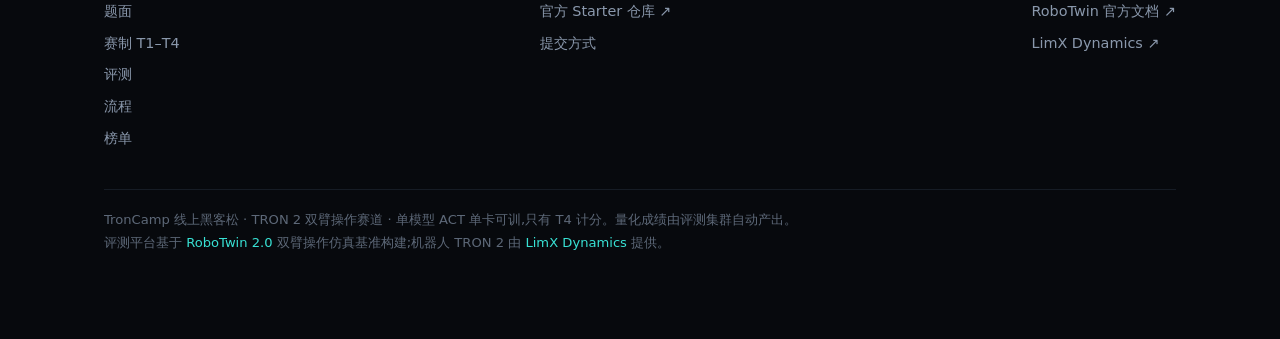
==== commit 2f6411dd: "docs(web): clarify post-deadline queue settlement Co-authored-by: Cursor <cursoragent@cursor.com>" ====
--- a/index.html
+++ b/index.html
@@ -52,7 +52,7 @@
   function tick(){
     var el = document.getElementById('cdTime'); if(!el) return;
     var d = deadline - Date.now();
-    if(d <= 0){ el.textContent = '已截止'; return; }
+    if(d <= 0){ el.textContent = '提交已截止 · 排队评测继续'; return; }
     var day=Math.floor(d/864e5), h=Math.floor(d%864e5/36e5), m=Math.floor(d%36e5/6e4), s=Math.floor(d%6e4/1e3);
     el.textContent = day+' 天 '+h+' 时 '+m+' 分 '+s+' 秒';
     setTimeout(tick, 1000);
@@ -260,7 +260,18 @@
       <p style="margin:0 0 .95rem;font-family:var(--mono);font-size:.78rem;letter-spacing:.14em;color:var(--accent)">公告 NOTICE</p>
 
       <div style="display:flex;gap:.7rem;align-items:baseline;margin:0 0 .45rem">
-        <span style="flex:none;font-family:var(--mono);font-size:.72rem;color:var(--accent);border:1px solid var(--accent-dim);border-radius:5px;padding:.1rem .45rem">7·18</span>
+        <span style="flex:none;font-family:var(--mono);font-size:.72rem;color:var(--accent);border:1px solid var(--accent-dim);border-radius:5px;padding:.1rem .45rem">7·20</span>
+        <span style="font-weight:700">提交截止 · 存量评测继续结算</span>
+      </div>
+      <ul style="margin:0 0 0 .1rem;padding-left:1.3rem;color:var(--muted);line-height:1.85">
+        <li>北京时间 <b>7 月 20 日 24:00</b> 准时关闭 checkpoint / 代码包上传及新增评测提交。截止口径以 <code>/api/submit</code> 在截止前成功返回「已排队」为准,仅上传文件不视为完成提交。</li>
+        <li>截止前已经<b>排队或正在评测</b>的提交全部保留,系统将继续评测直至完成;成绩产出后仍会更新该队个人最佳成绩及排行榜。无需抢在截止前等到评测结果,也无需重复提交。</li>
+      </ul>
+
+      <hr style="border:0;border-top:1px solid var(--line);margin:1rem 0">
+
+      <div style="display:flex;gap:.7rem;align-items:baseline;margin:0 0 .45rem">
+        <span style="flex:none;font-family:var(--mono);font-size:.72rem;color:var(--dim);border:1px solid var(--line);border-radius:5px;padding:.1rem .45rem">7·18</span>
         <span style="font-weight:700">评测超时误判 · 致歉与修复</span>
       </div>
       <ul style="margin:0 0 0 .1rem;padding-left:1.3rem;color:var(--muted);line-height:1.85">
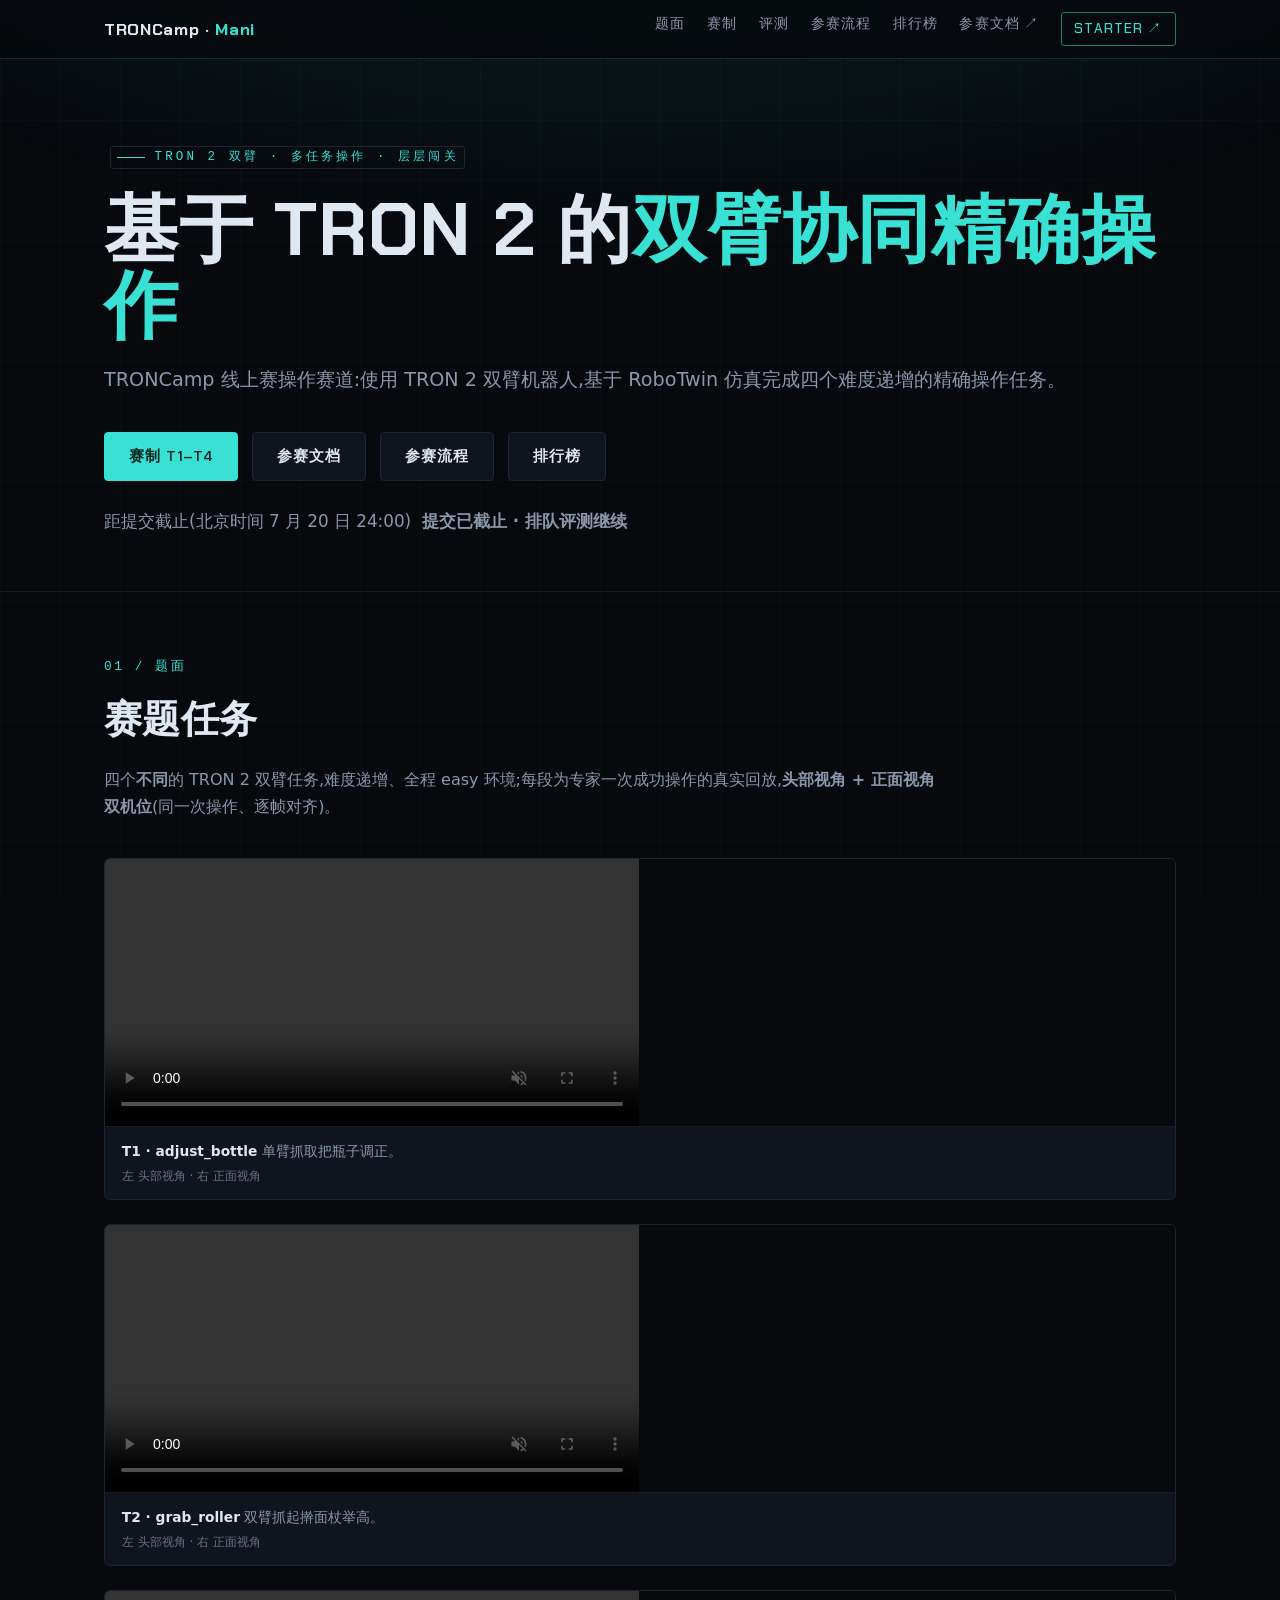
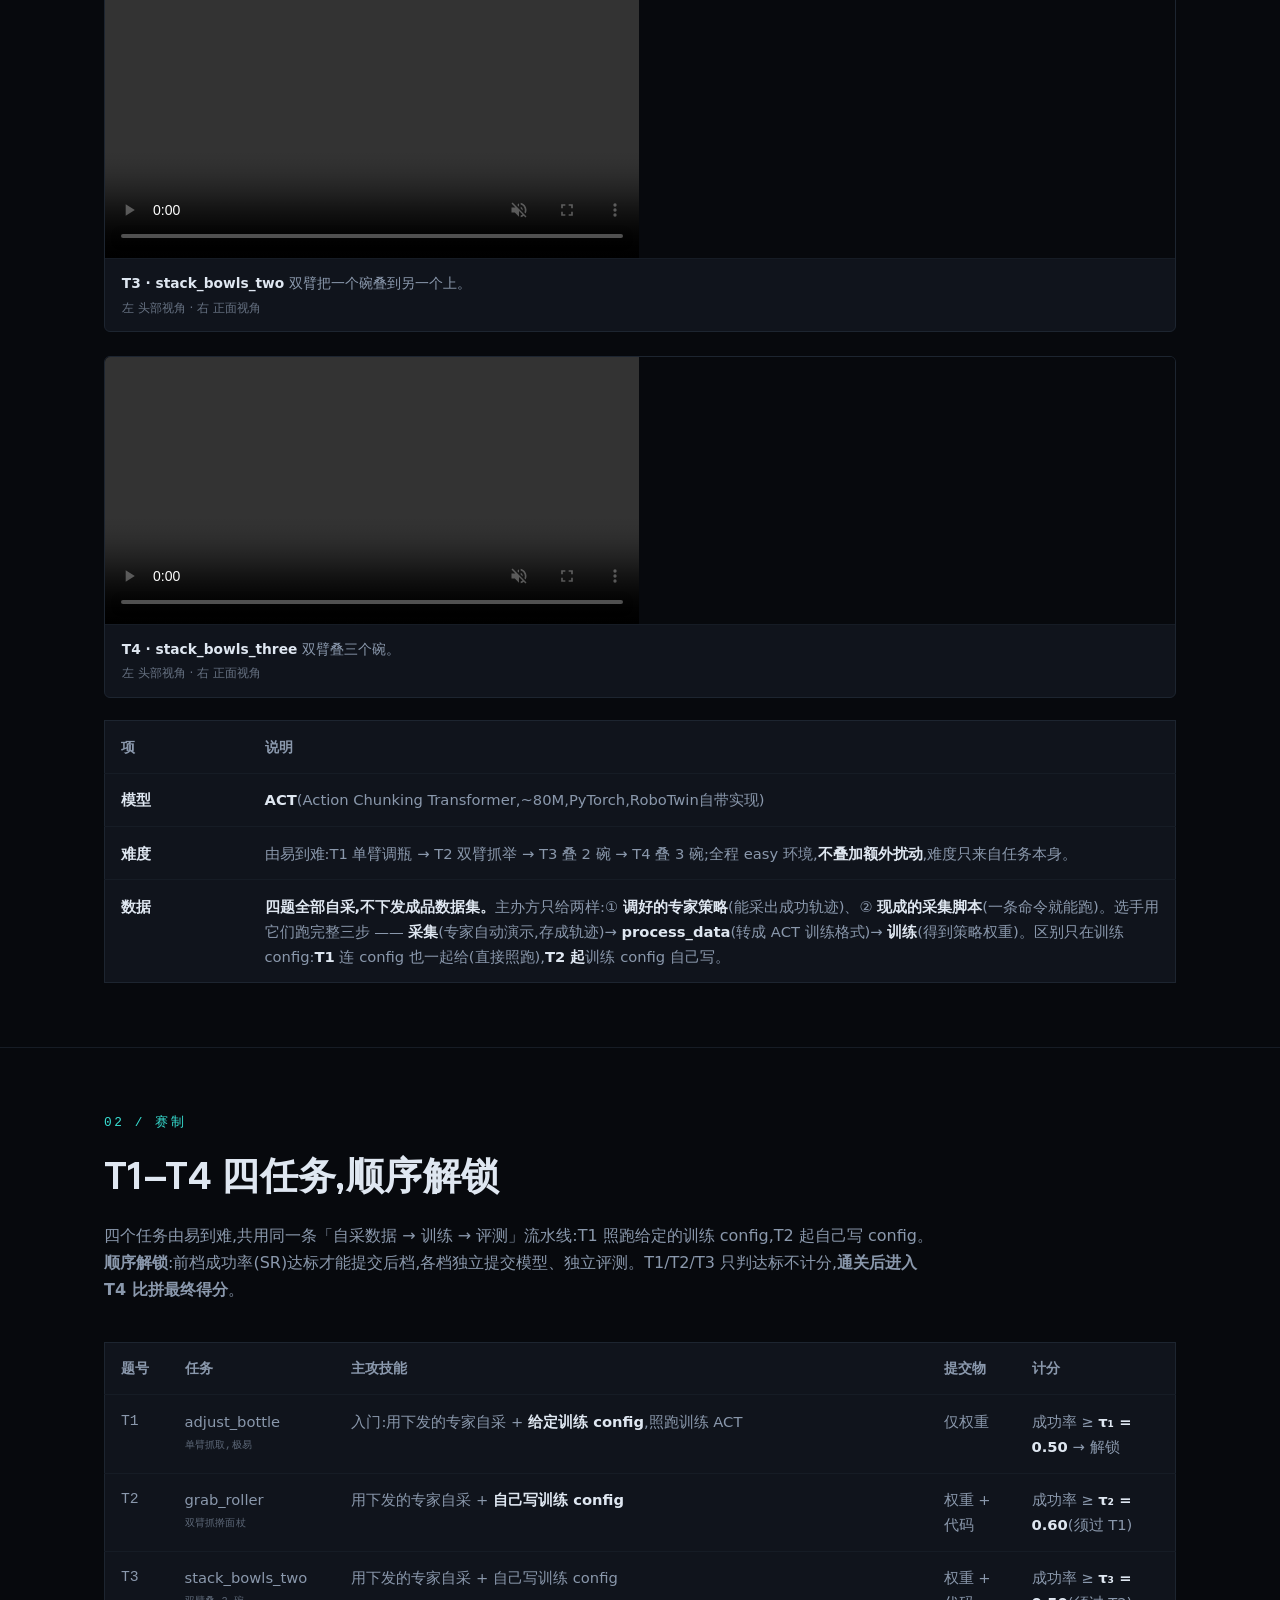
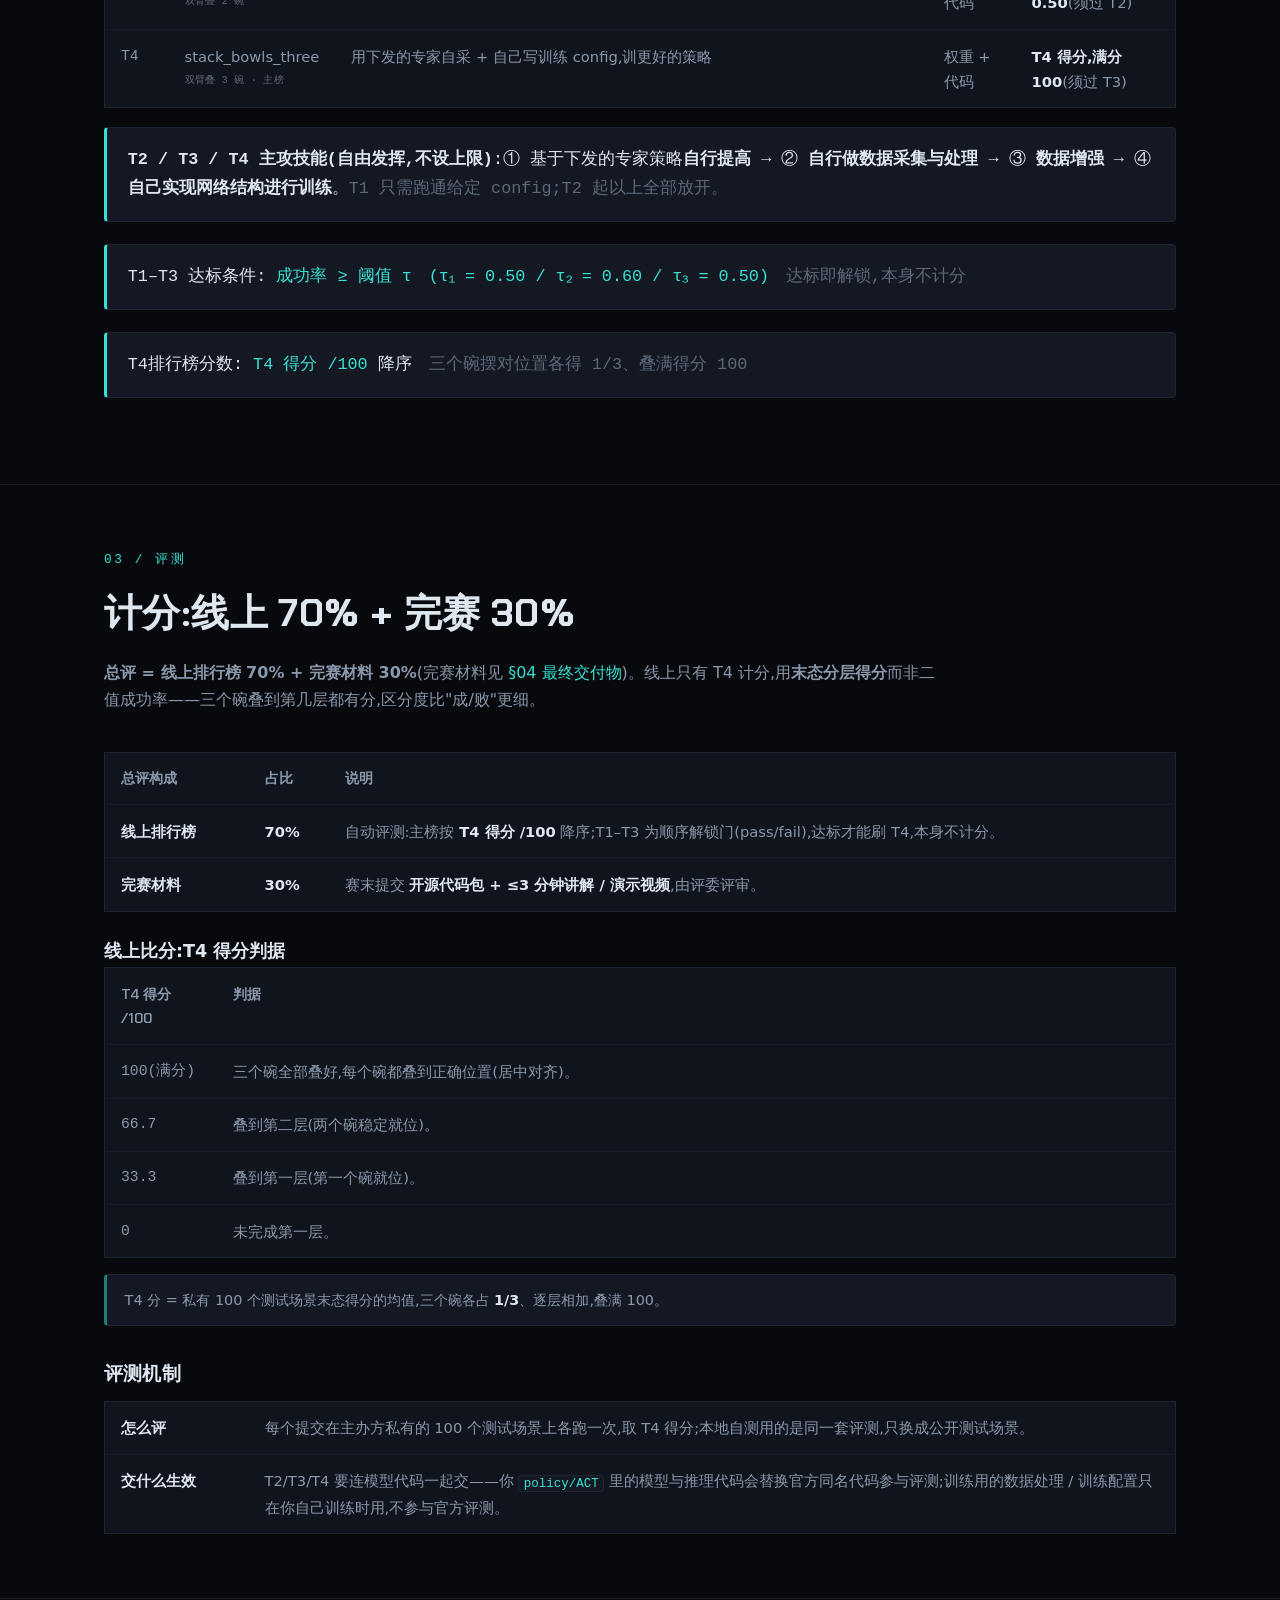
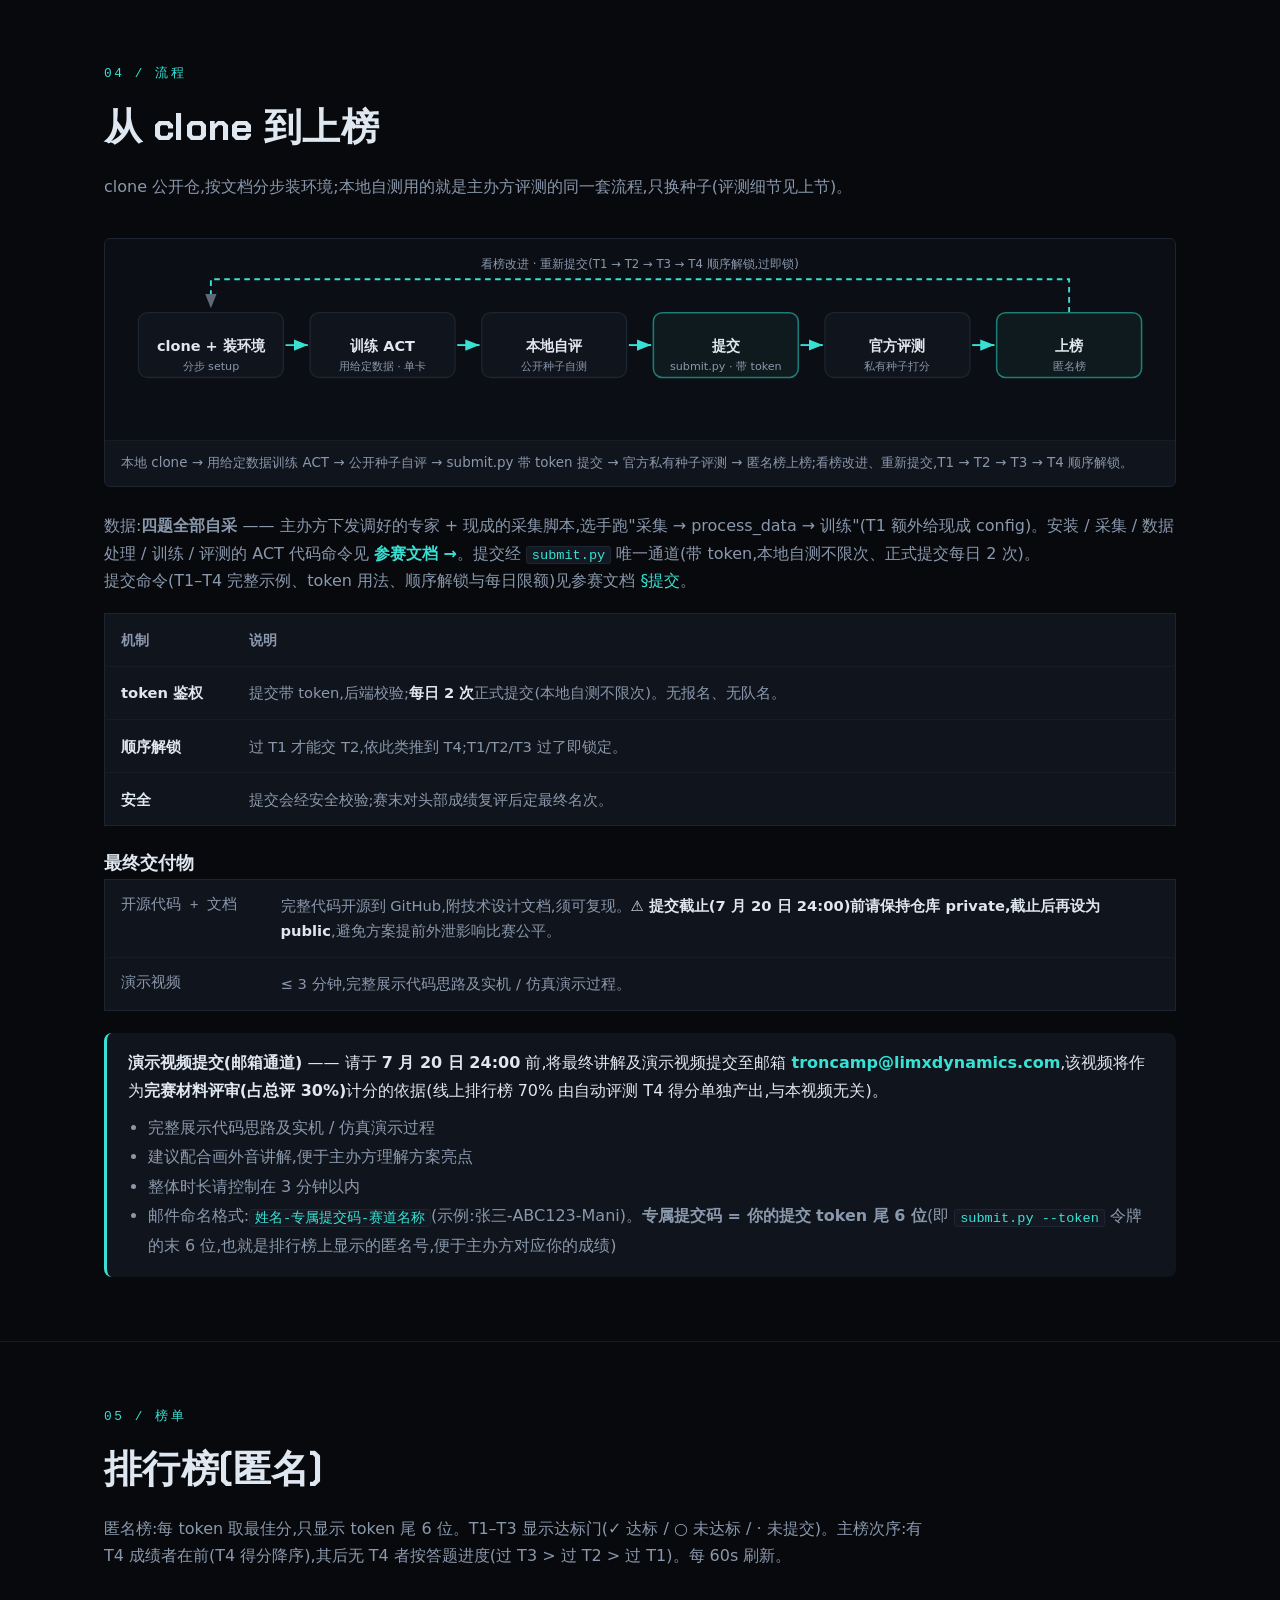
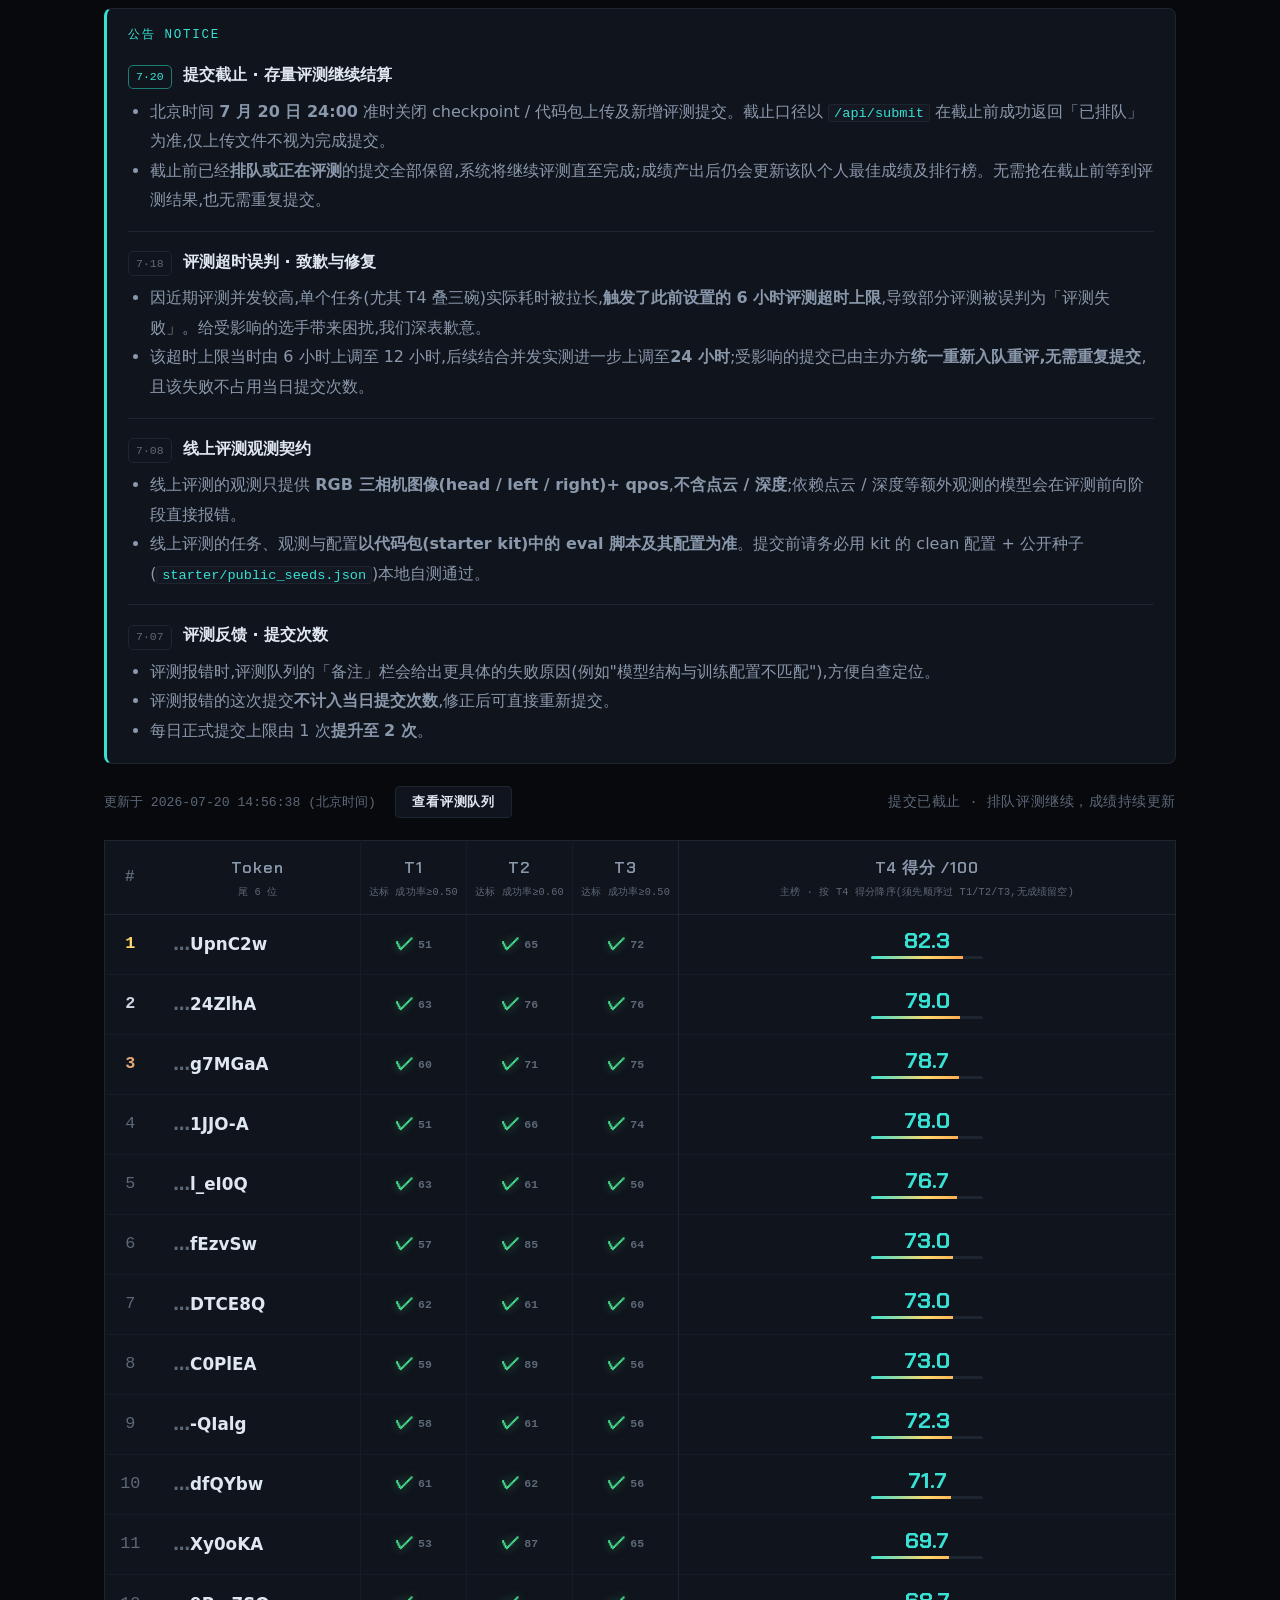
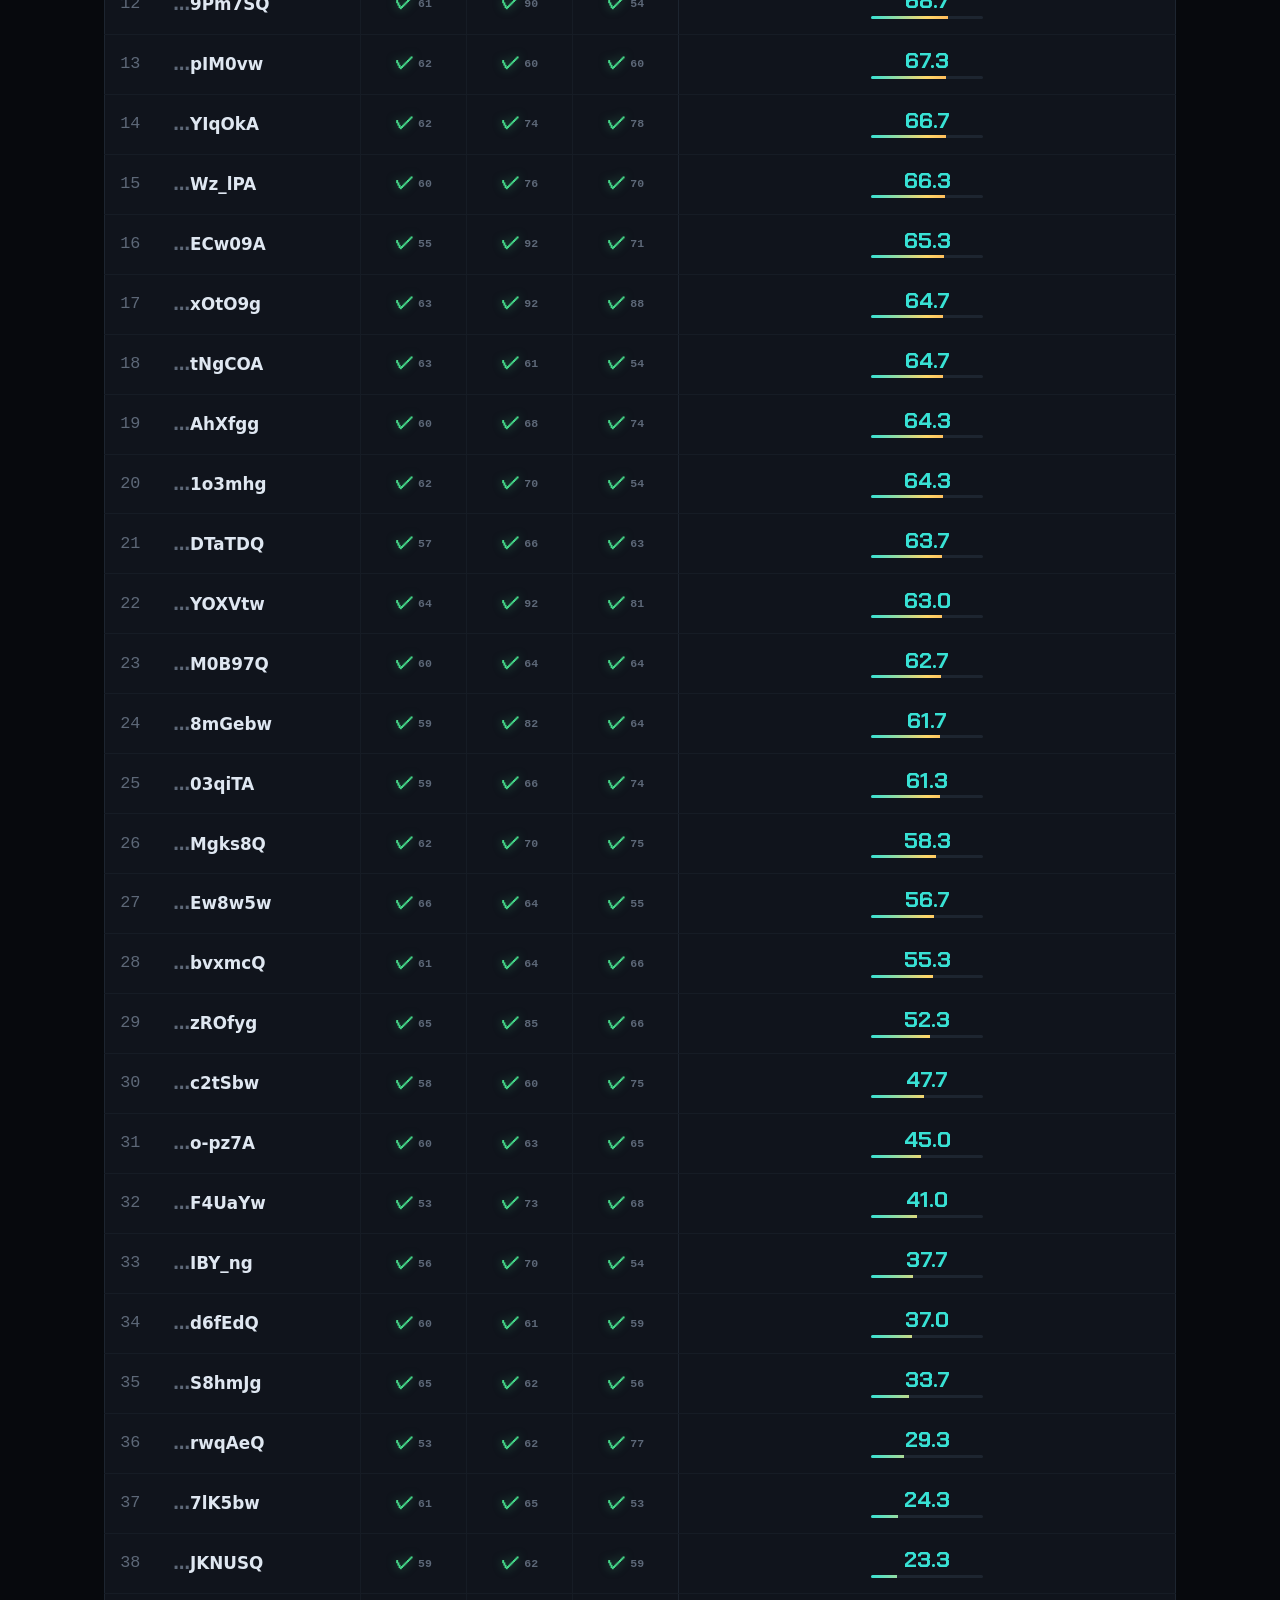
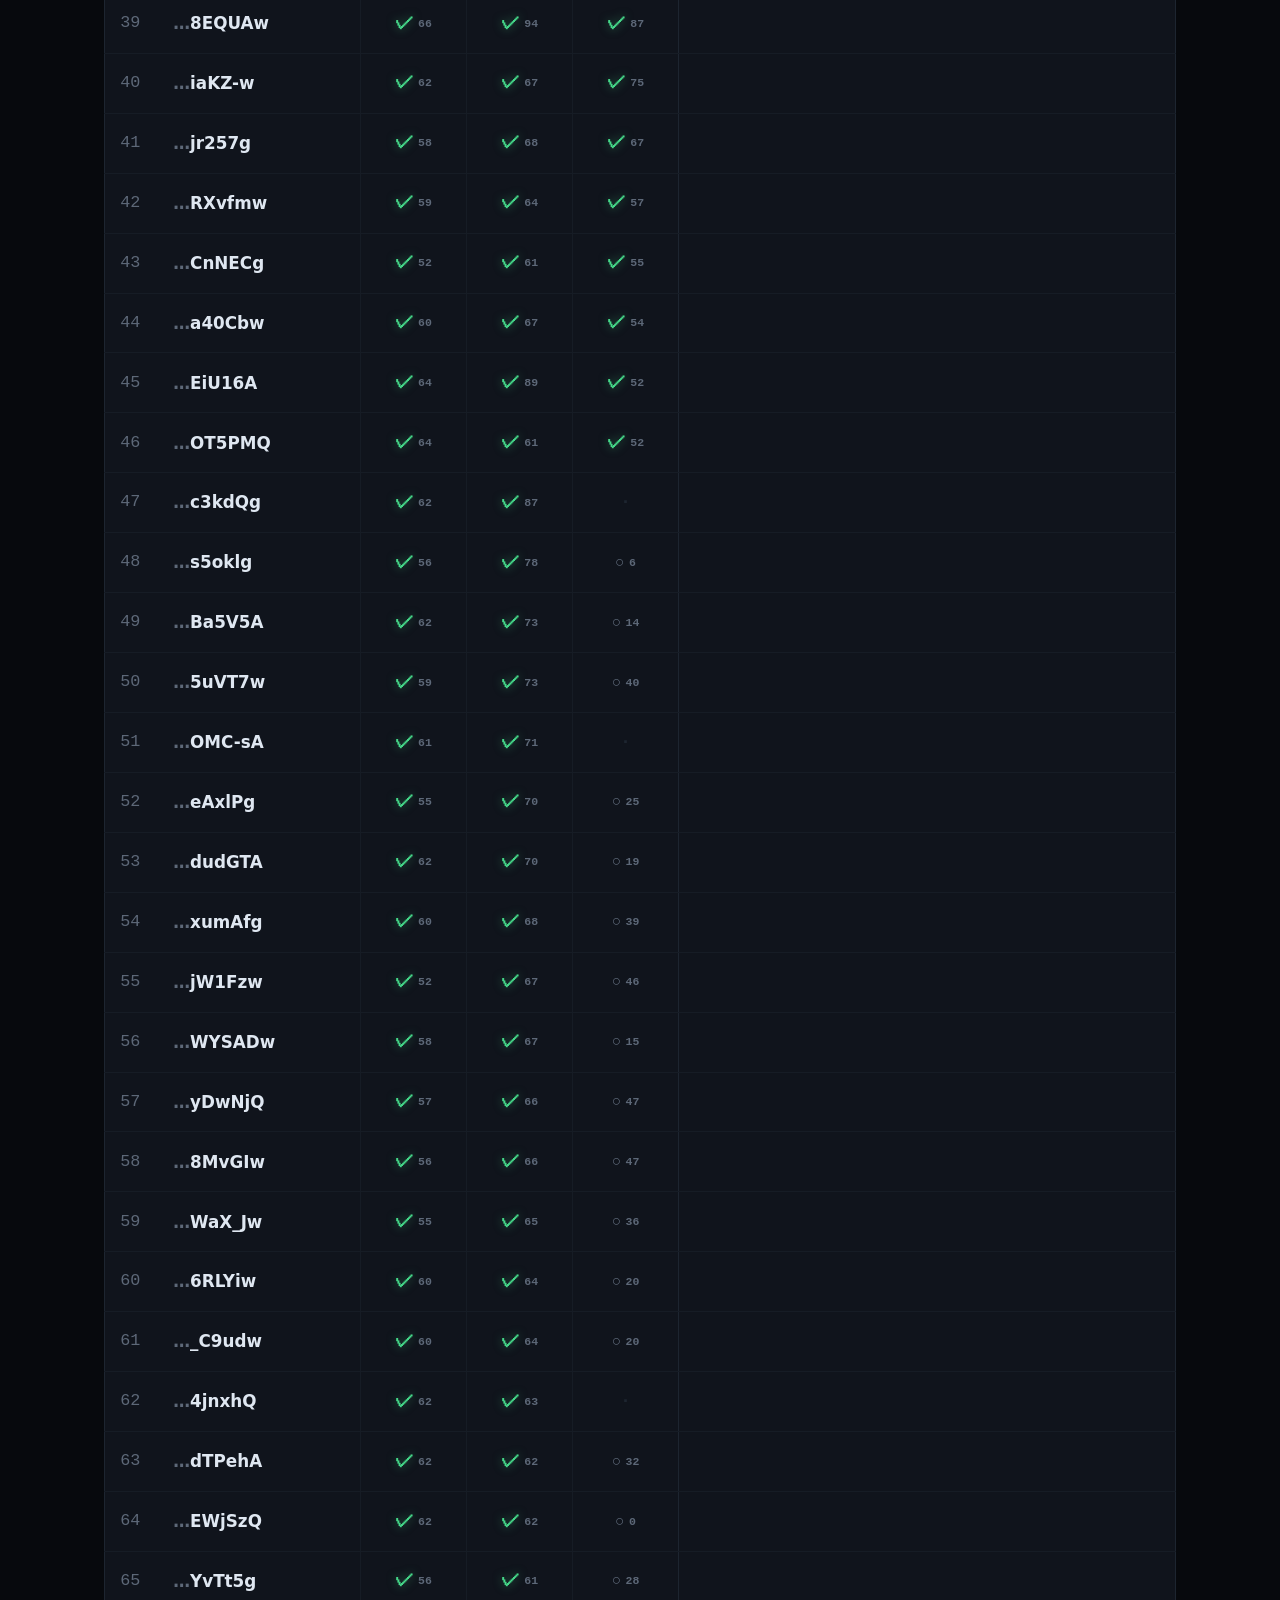
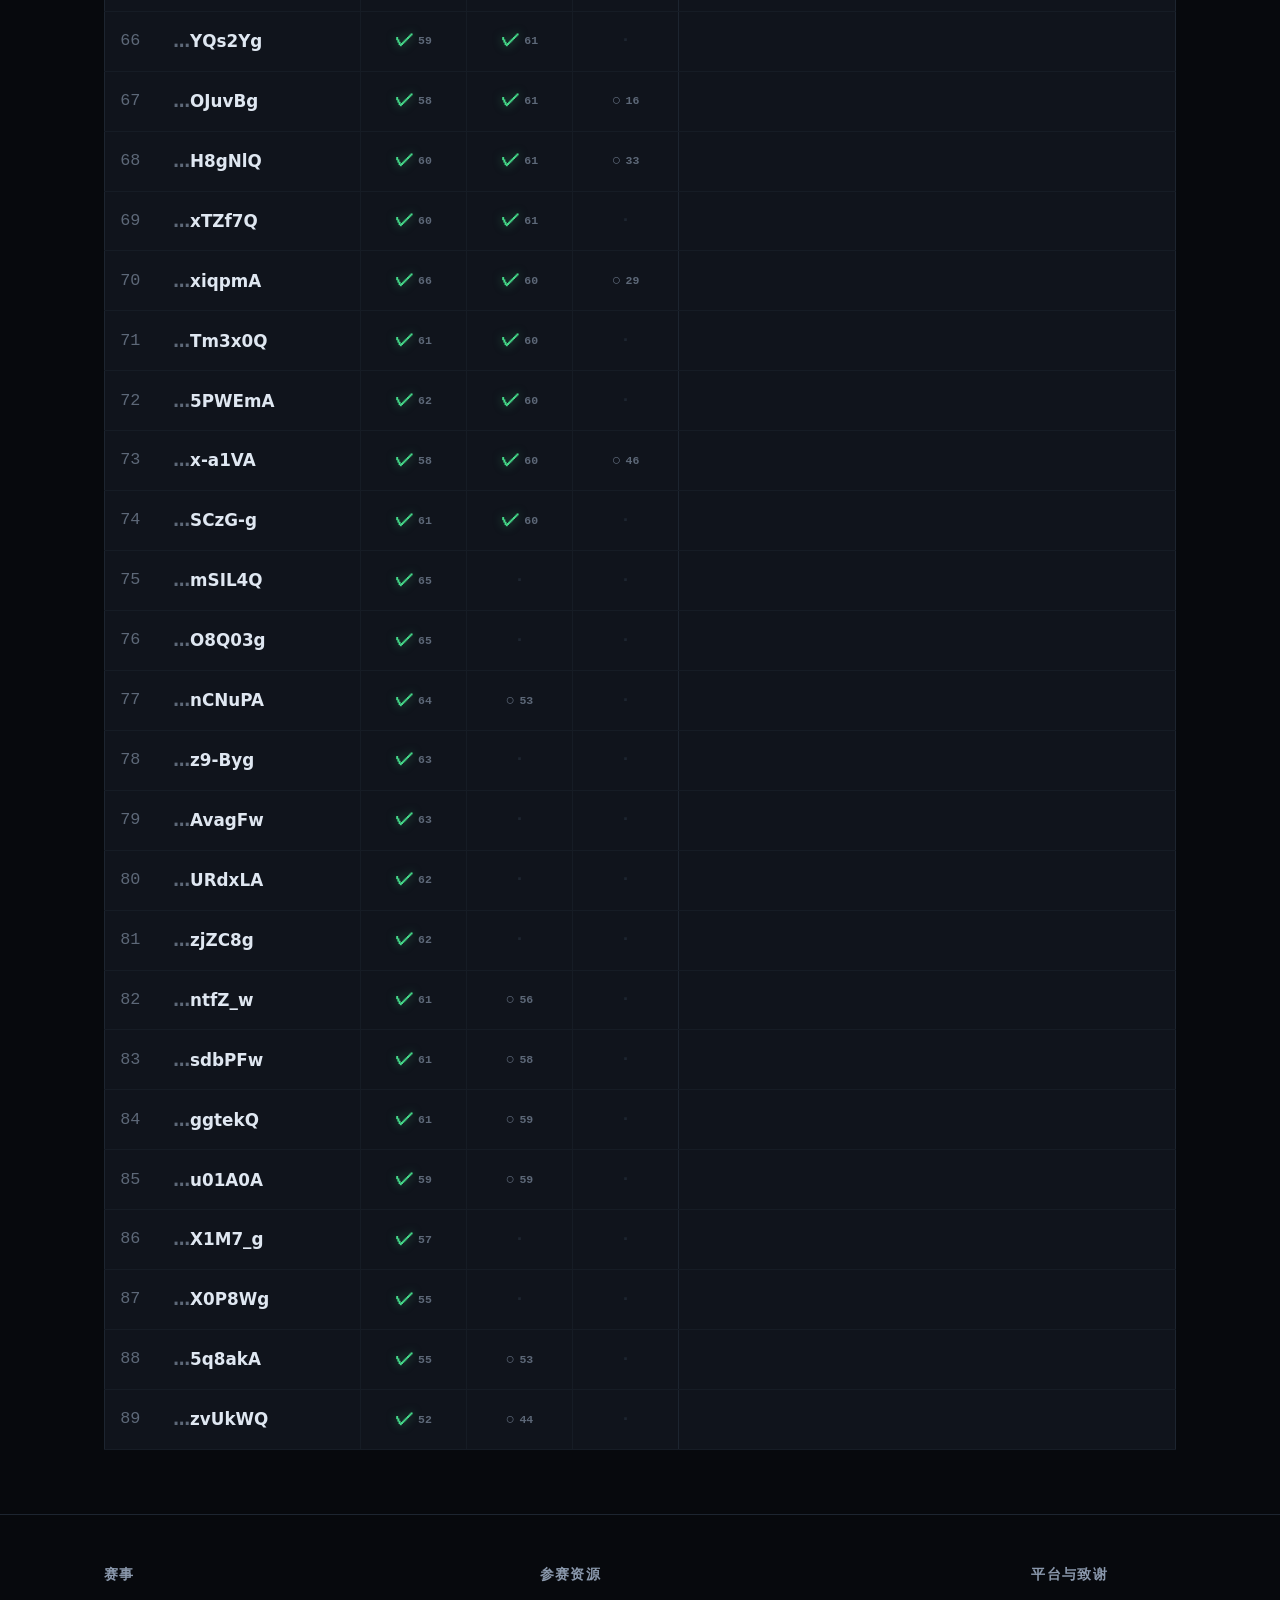
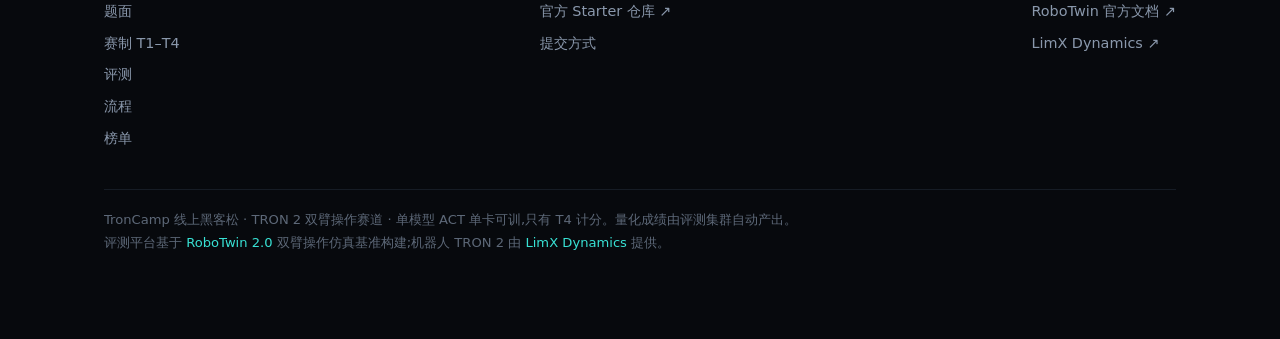
==== commit e9ac2643: "docs(web): show current 24h evaluation timeout Co-authored-by: Cursor <cursoragent@cursor.com>" ====
--- a/index.html
+++ b/index.html
@@ -276,7 +276,7 @@
       </div>
       <ul style="margin:0 0 0 .1rem;padding-left:1.3rem;color:var(--muted);line-height:1.85">
         <li>因近期评测并发较高,单个任务(尤其 T4 叠三碗)实际耗时被拉长,<b>触发了此前设置的 6 小时评测超时上限</b>,导致部分评测被误判为「评测失败」。给受影响的选手带来困扰,我们深表歉意。</li>
-        <li>现已将该超时上限<b>由 6 小时上调至 12 小时</b>,消除对正常长任务的误杀;受影响的提交已由主办方<b>统一重新入队重评,无需重复提交</b>,且该失败不占用当日提交次数。</li>
+        <li>该超时上限当时由 6 小时上调至 12 小时,后续结合并发实测进一步上调至<b>24 小时</b>;受影响的提交已由主办方<b>统一重新入队重评,无需重复提交</b>,且该失败不占用当日提交次数。</li>
       </ul>
 
       <hr style="border:0;border-top:1px solid var(--line);margin:1rem 0">
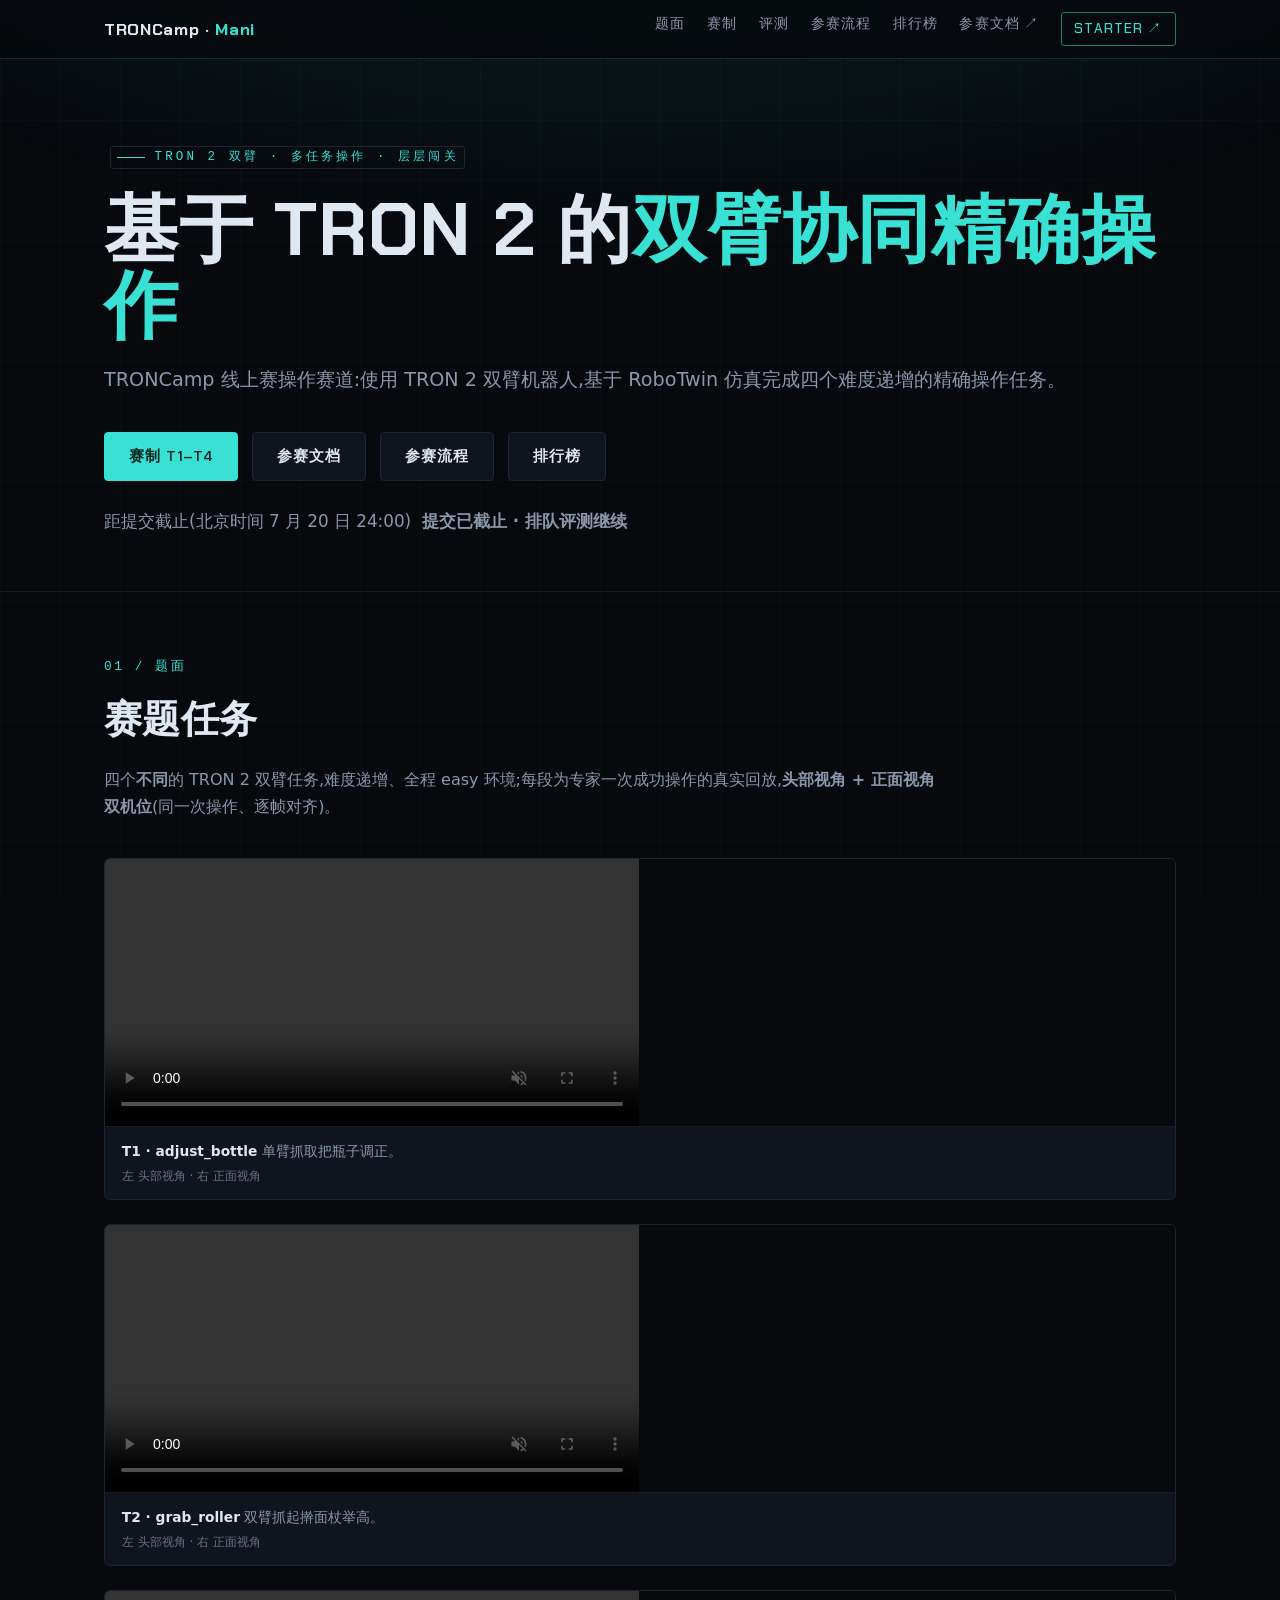
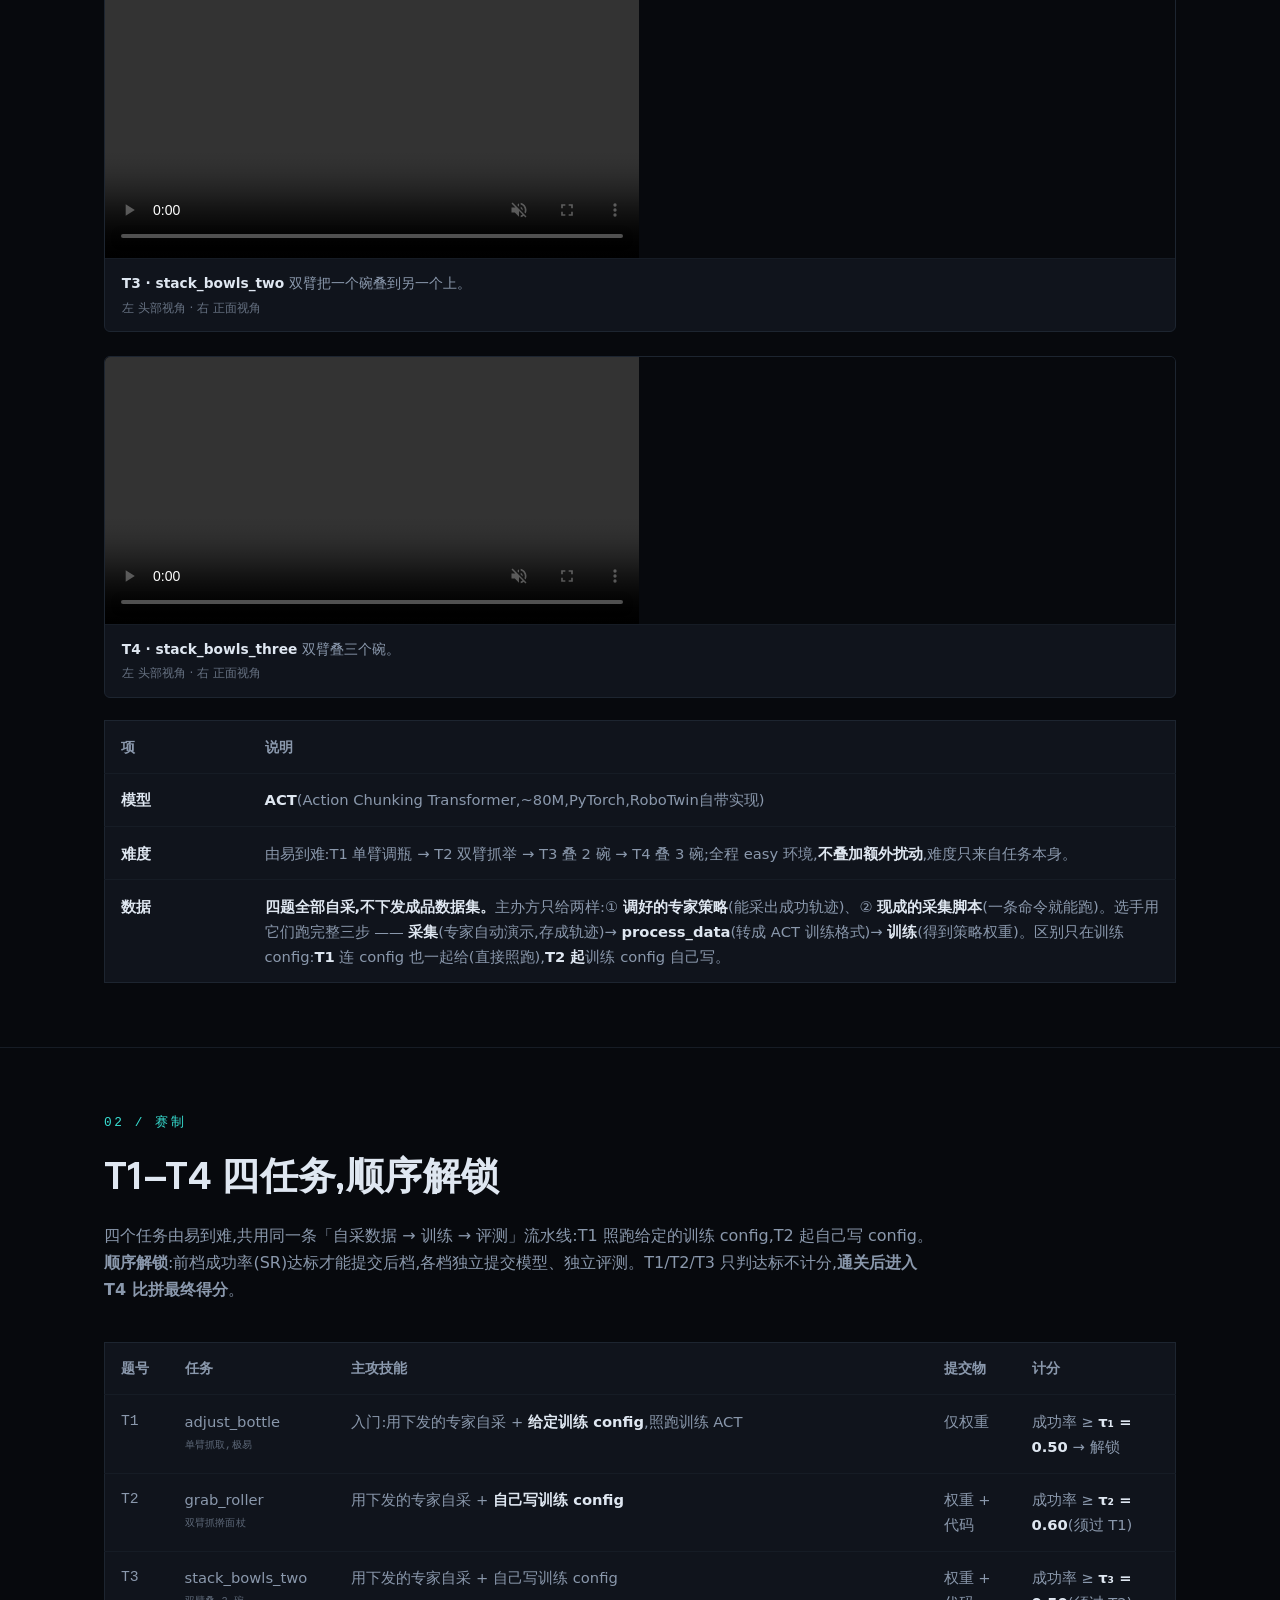
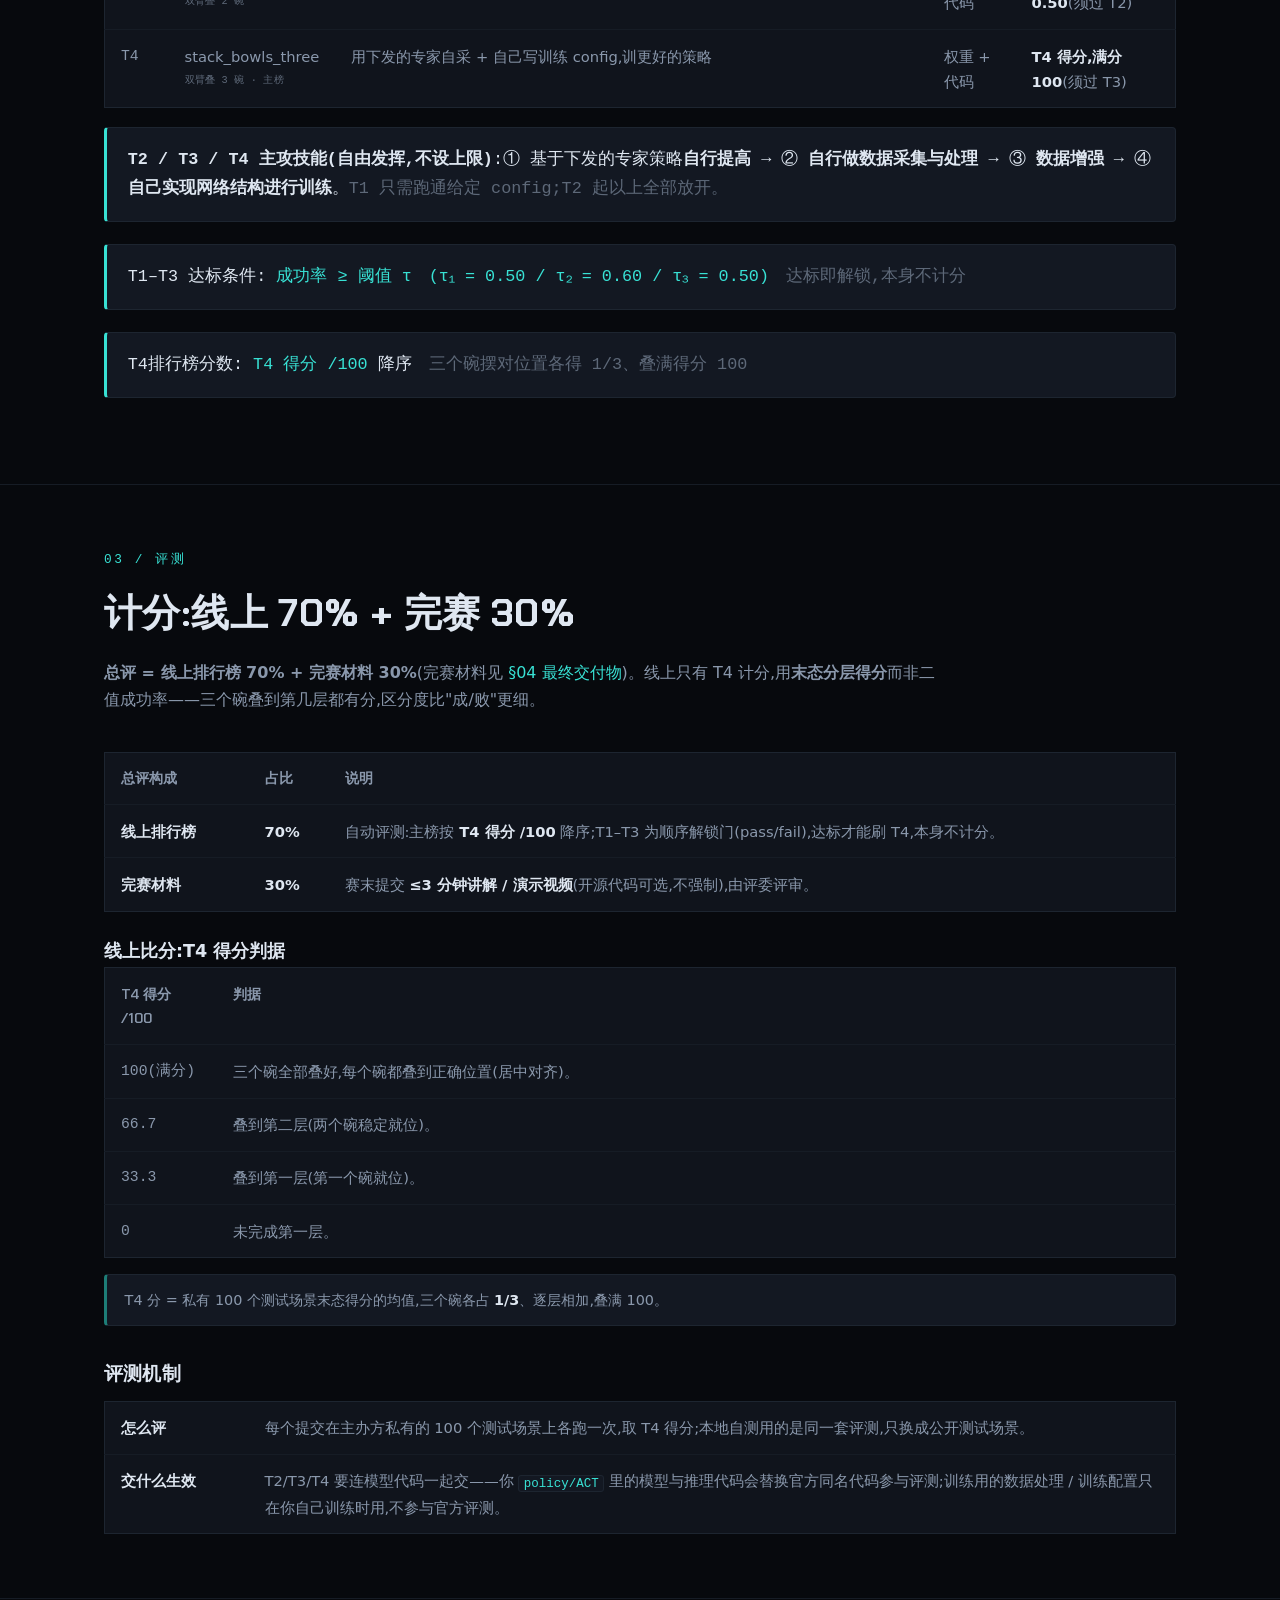
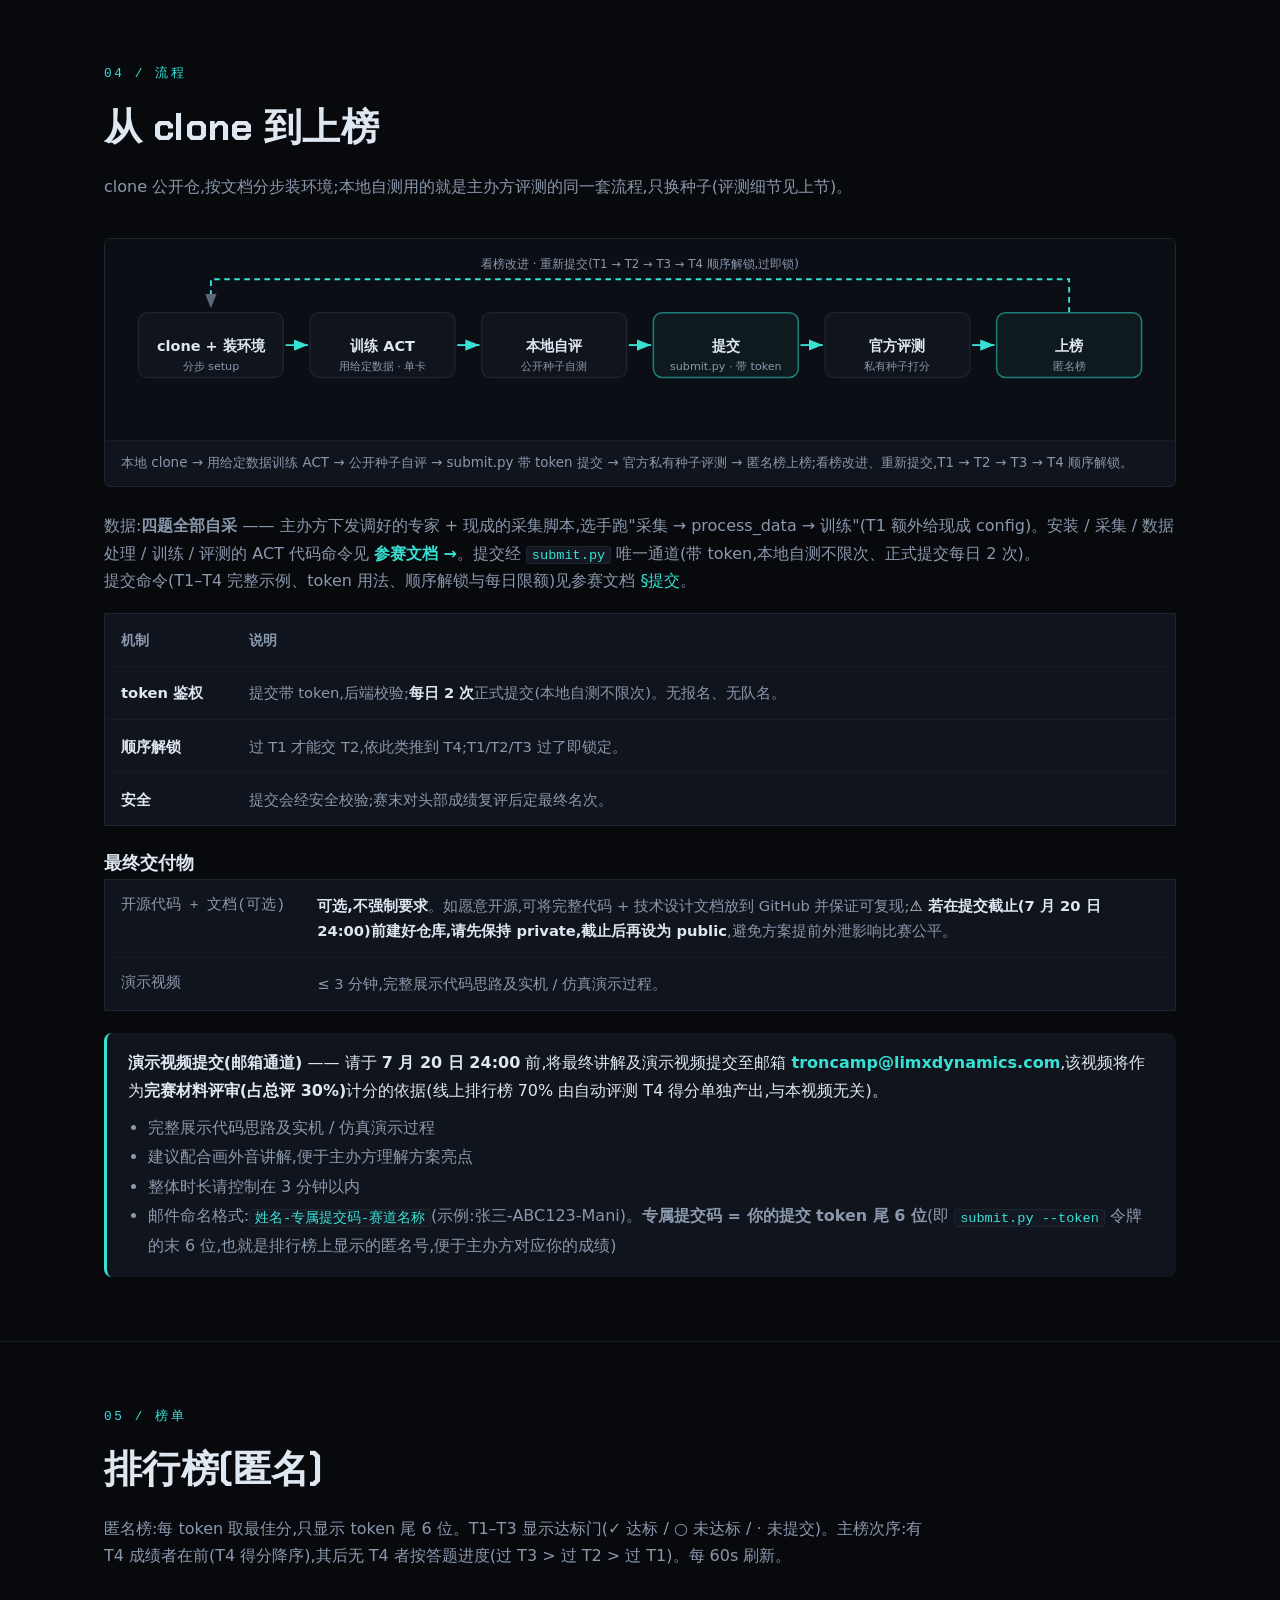
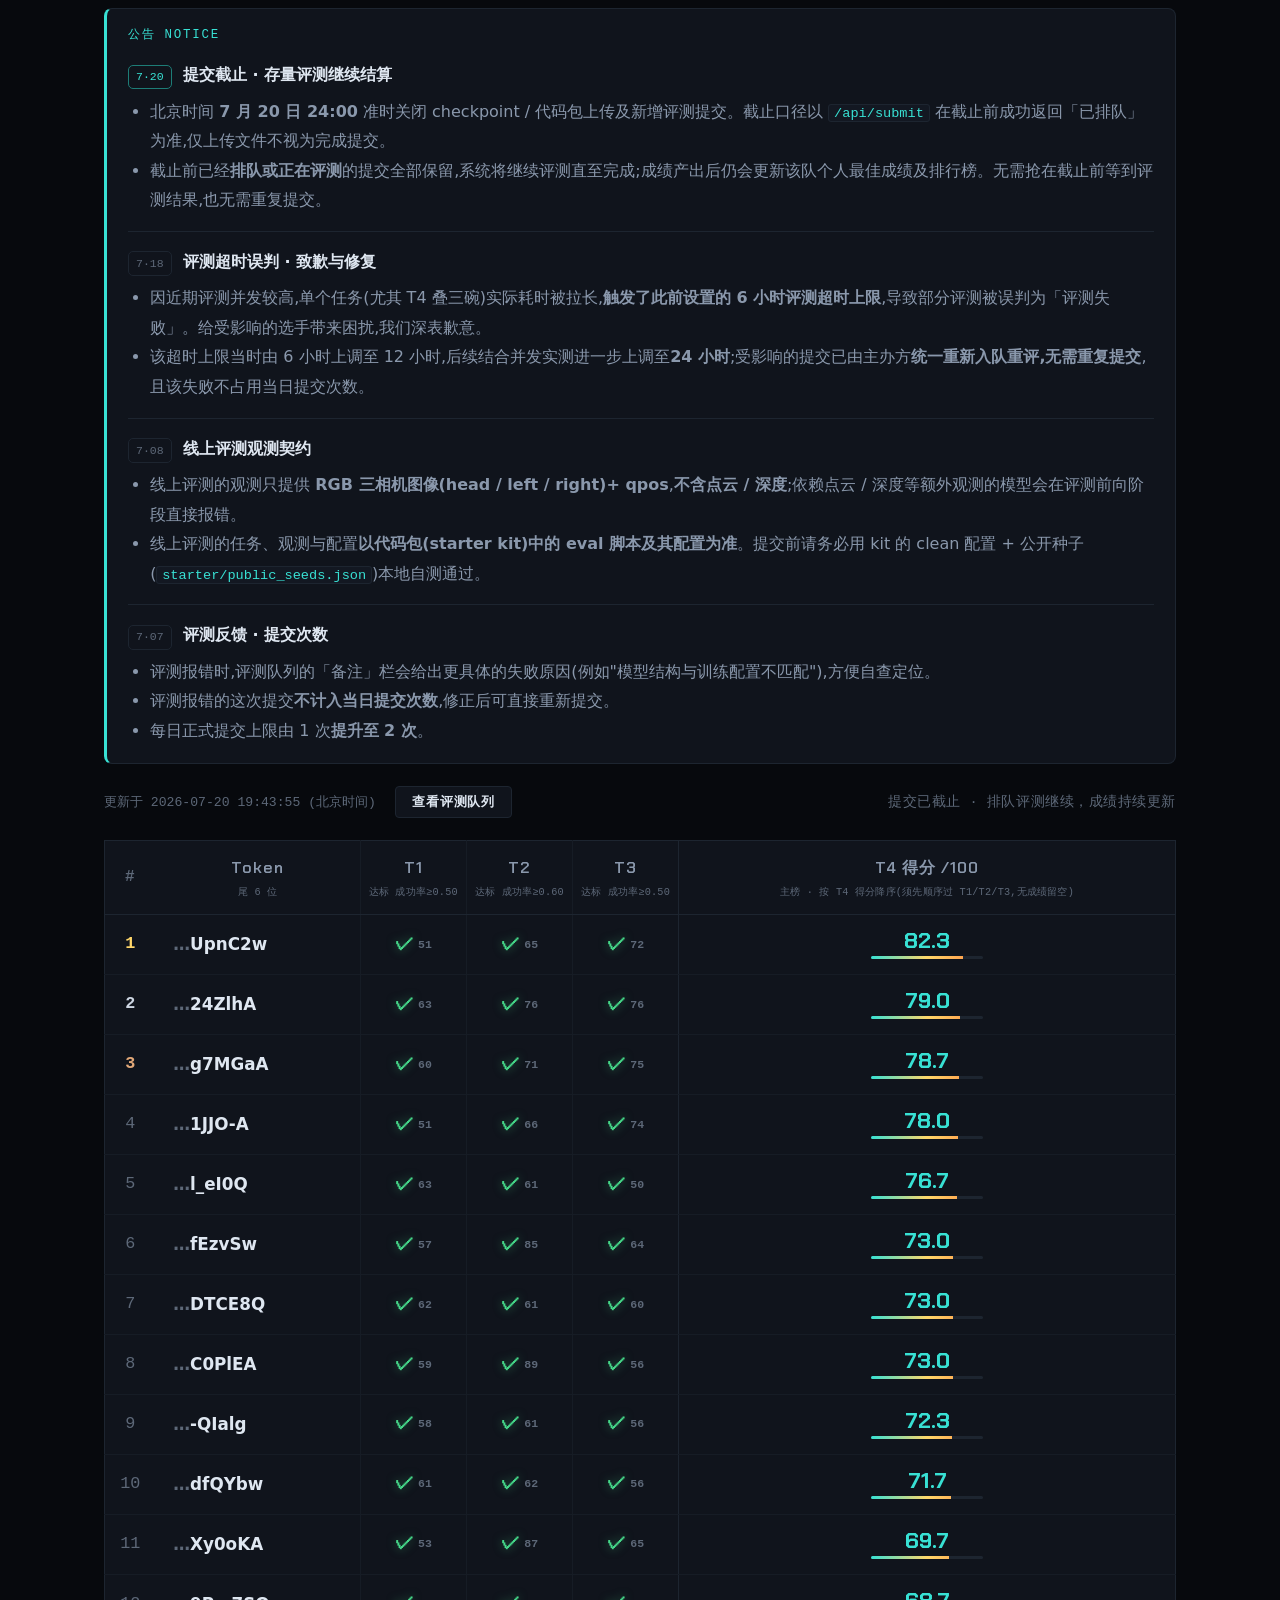
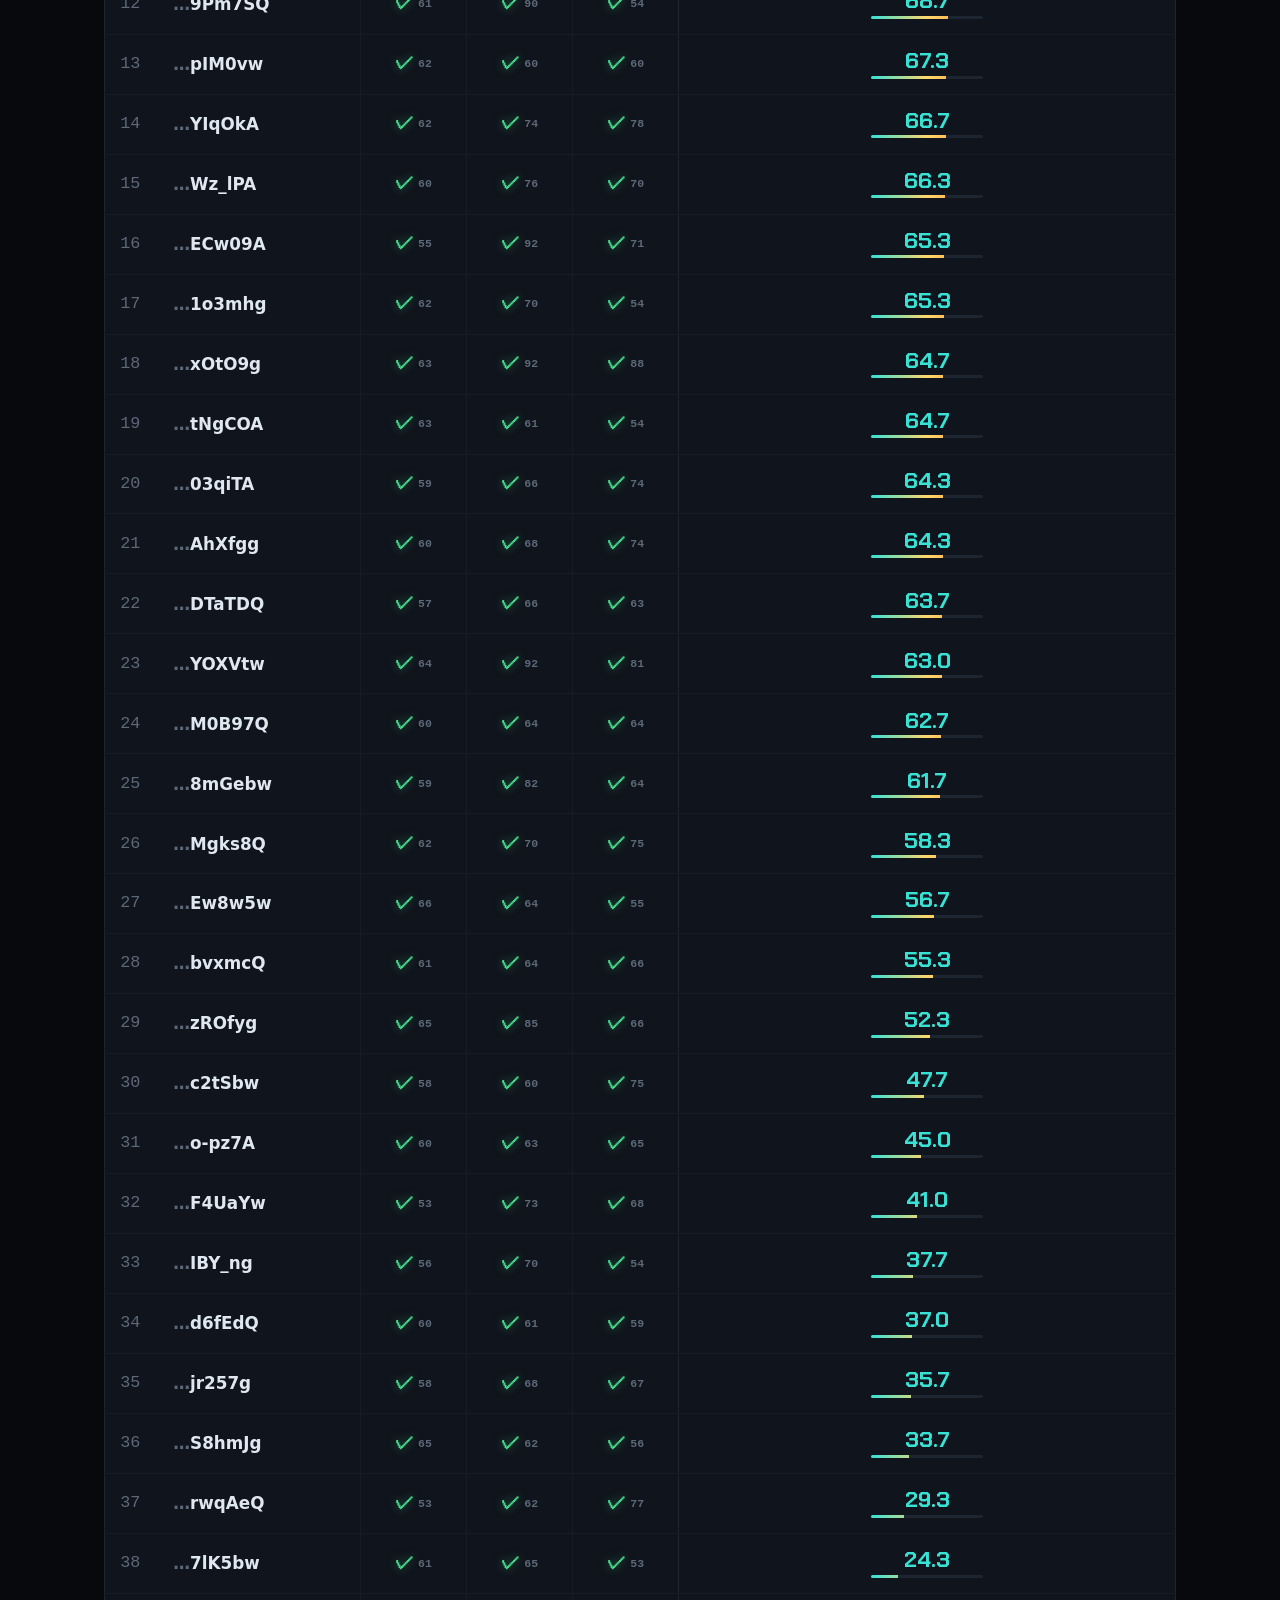
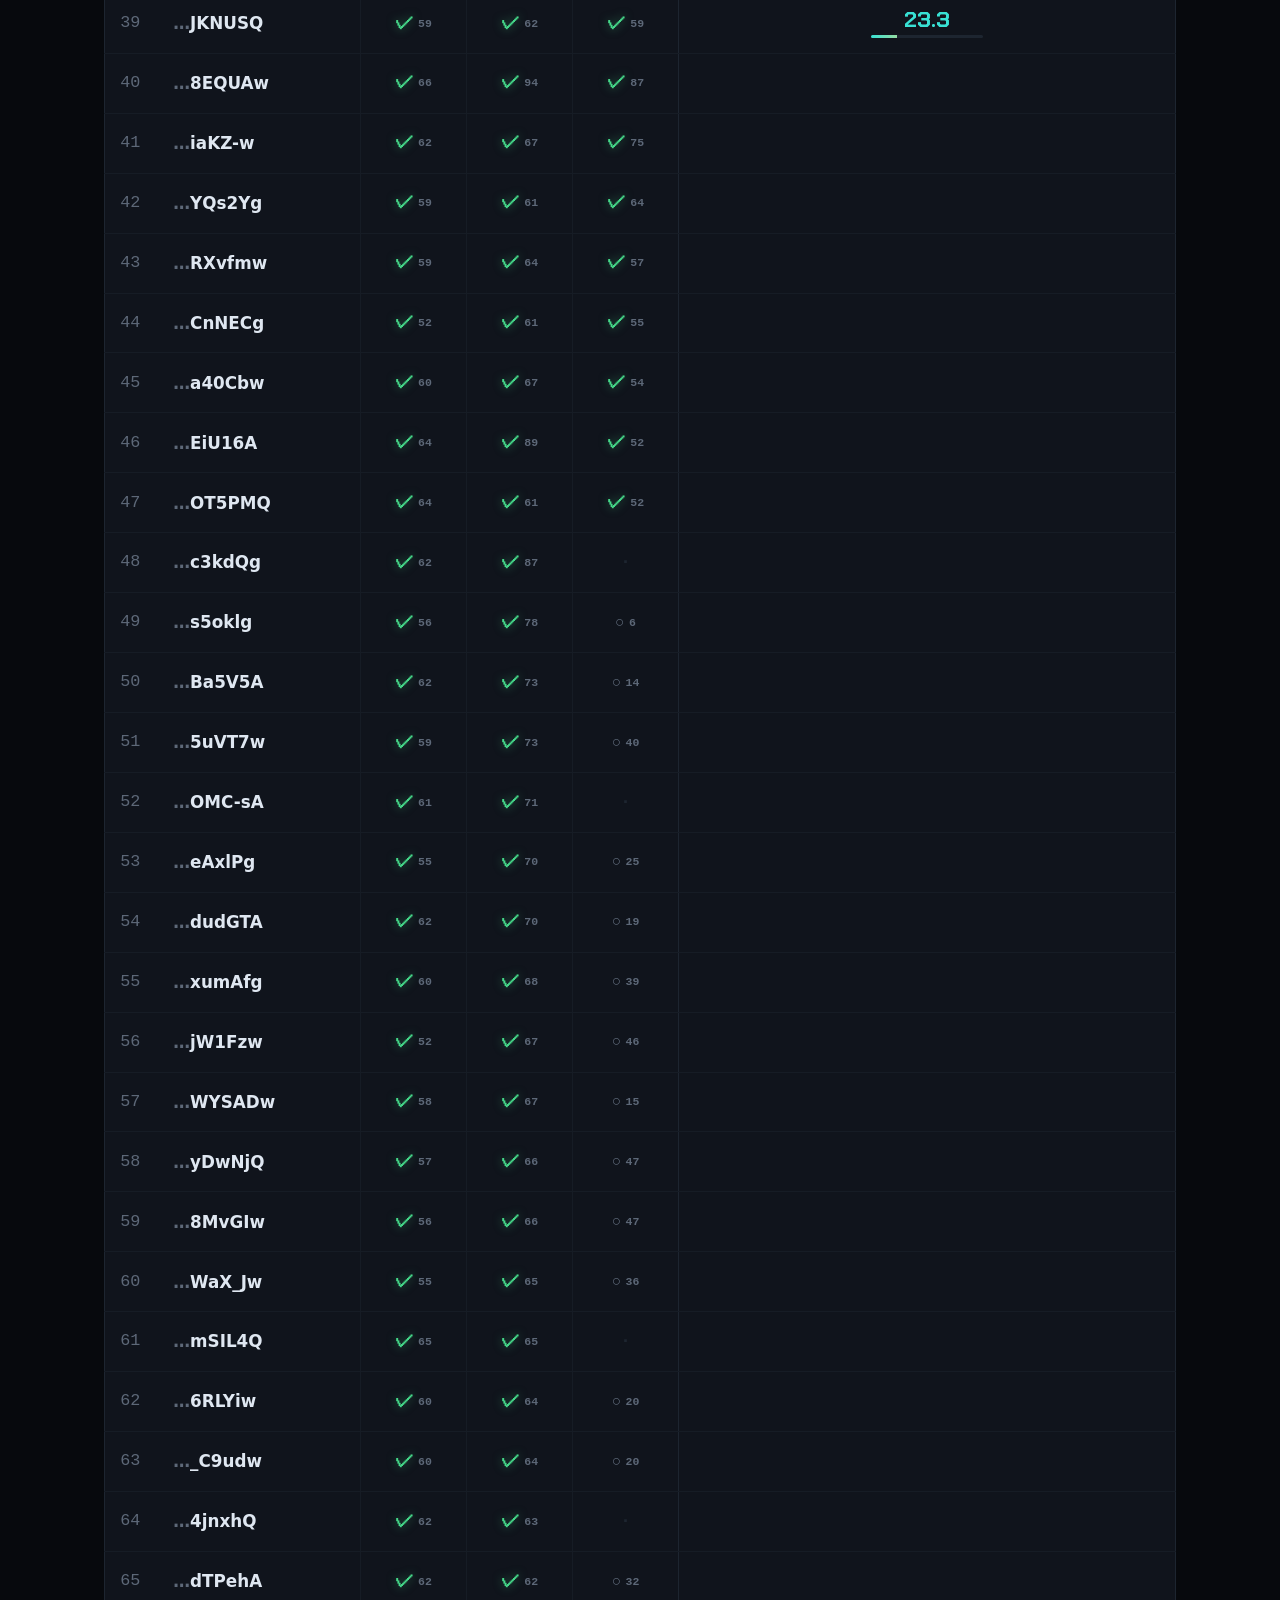
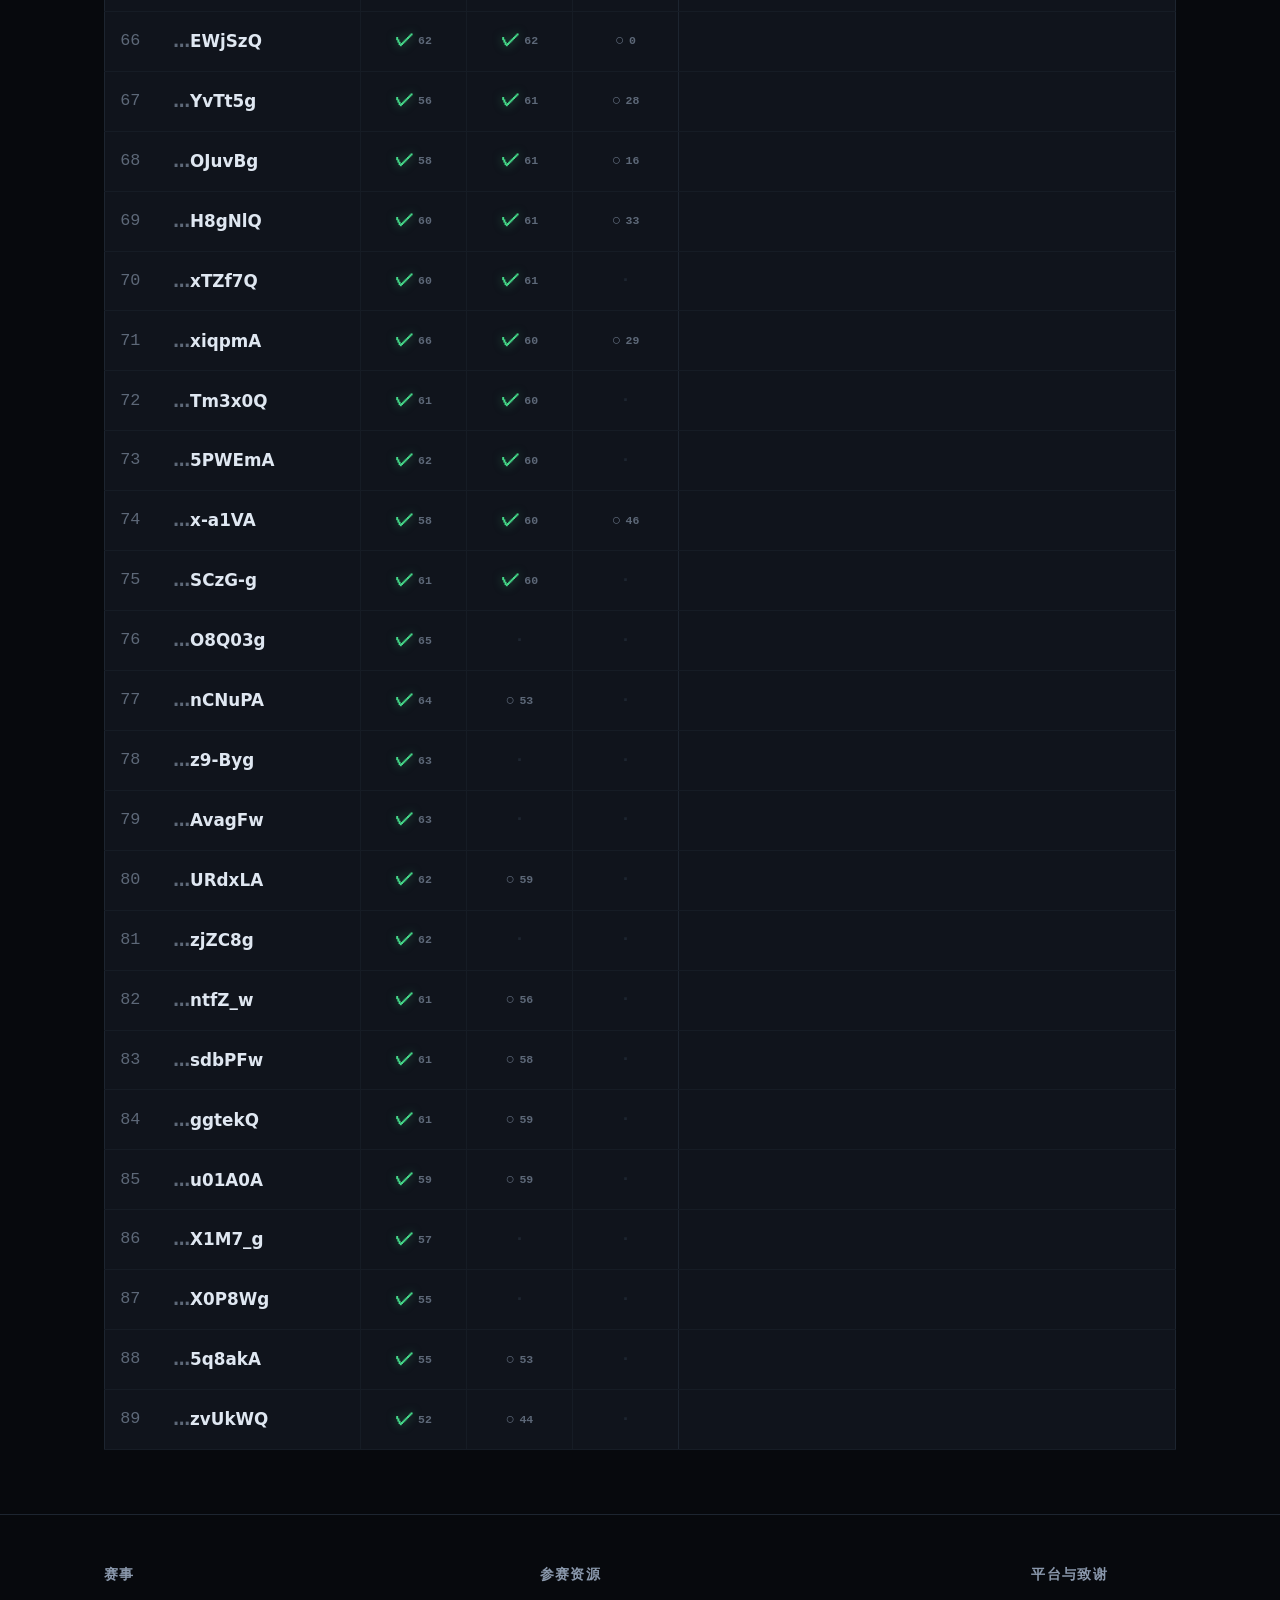
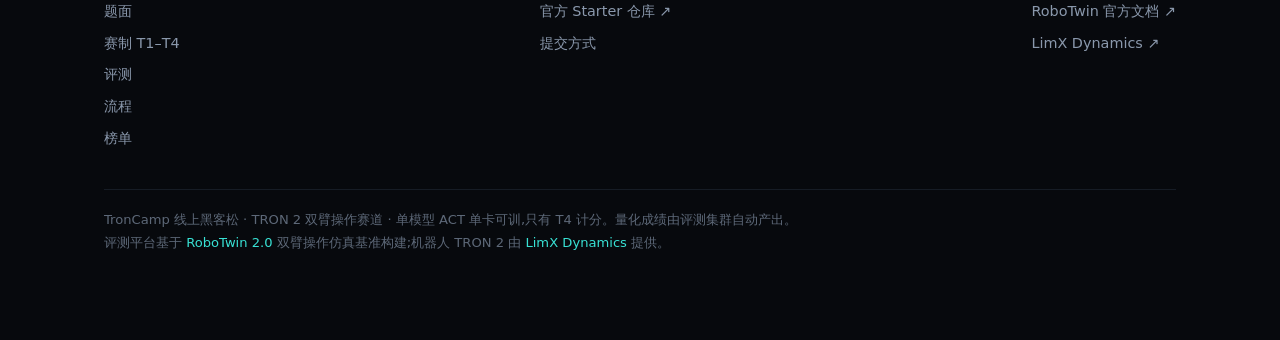
==== commit f5b7b6fe: "docs(web): make open-source deliverable optional Co-authored-by: Cursor <cursoragent@cursor.com>" ====
--- a/index.html
+++ b/index.html
@@ -173,7 +173,7 @@
       <thead><tr><th style="width:9rem">总评构成</th><th style="width:5rem">占比</th><th>说明</th></tr></thead>
       <tbody>
         <tr><td><b>线上排行榜</b></td><td><b>70%</b></td><td>自动评测:主榜按 <b>T4 得分 /100</b> 降序;T1–T3 为顺序解锁门(pass/fail),达标才能刷 T4,本身不计分。</td></tr>
-        <tr><td><b>完赛材料</b></td><td><b>30%</b></td><td>赛末提交 <b>开源代码包 + ≤3 分钟讲解 / 演示视频</b>,由评委评审。</td></tr>
+        <tr><td><b>完赛材料</b></td><td><b>30%</b></td><td>赛末提交 <b>≤3 分钟讲解 / 演示视频</b>(开源代码可选,不强制),由评委评审。</td></tr>
       </tbody>
     </table>
 
@@ -230,7 +230,7 @@
     <h3 style="margin-top:1.4rem;font-size:1.1rem;font-weight:700">最终交付物</h3>
     <table class="dtable">
       <tbody>
-        <tr><td class="lvl" style="width:10rem">开源代码 + 文档</td><td>完整代码开源到 GitHub,附技术设计文档,须可复现。<b>⚠️ 提交截止(7 月 20 日 24:00)前请保持仓库 private,截止后再设为 public</b>,避免方案提前外泄影响比赛公平。</td></tr>
+        <tr><td class="lvl" style="width:10rem">开源代码 + 文档(可选)</td><td><b>可选,不强制要求</b>。如愿意开源,可将完整代码 + 技术设计文档放到 GitHub 并保证可复现;<b>⚠️ 若在提交截止(7 月 20 日 24:00)前建好仓库,请先保持 private,截止后再设为 public</b>,避免方案提前外泄影响比赛公平。</td></tr>
         <tr><td class="lvl">演示视频</td><td>≤ 3 分钟,完整展示代码思路及实机 / 仿真演示过程。</td></tr>
       </tbody>
     </table>
